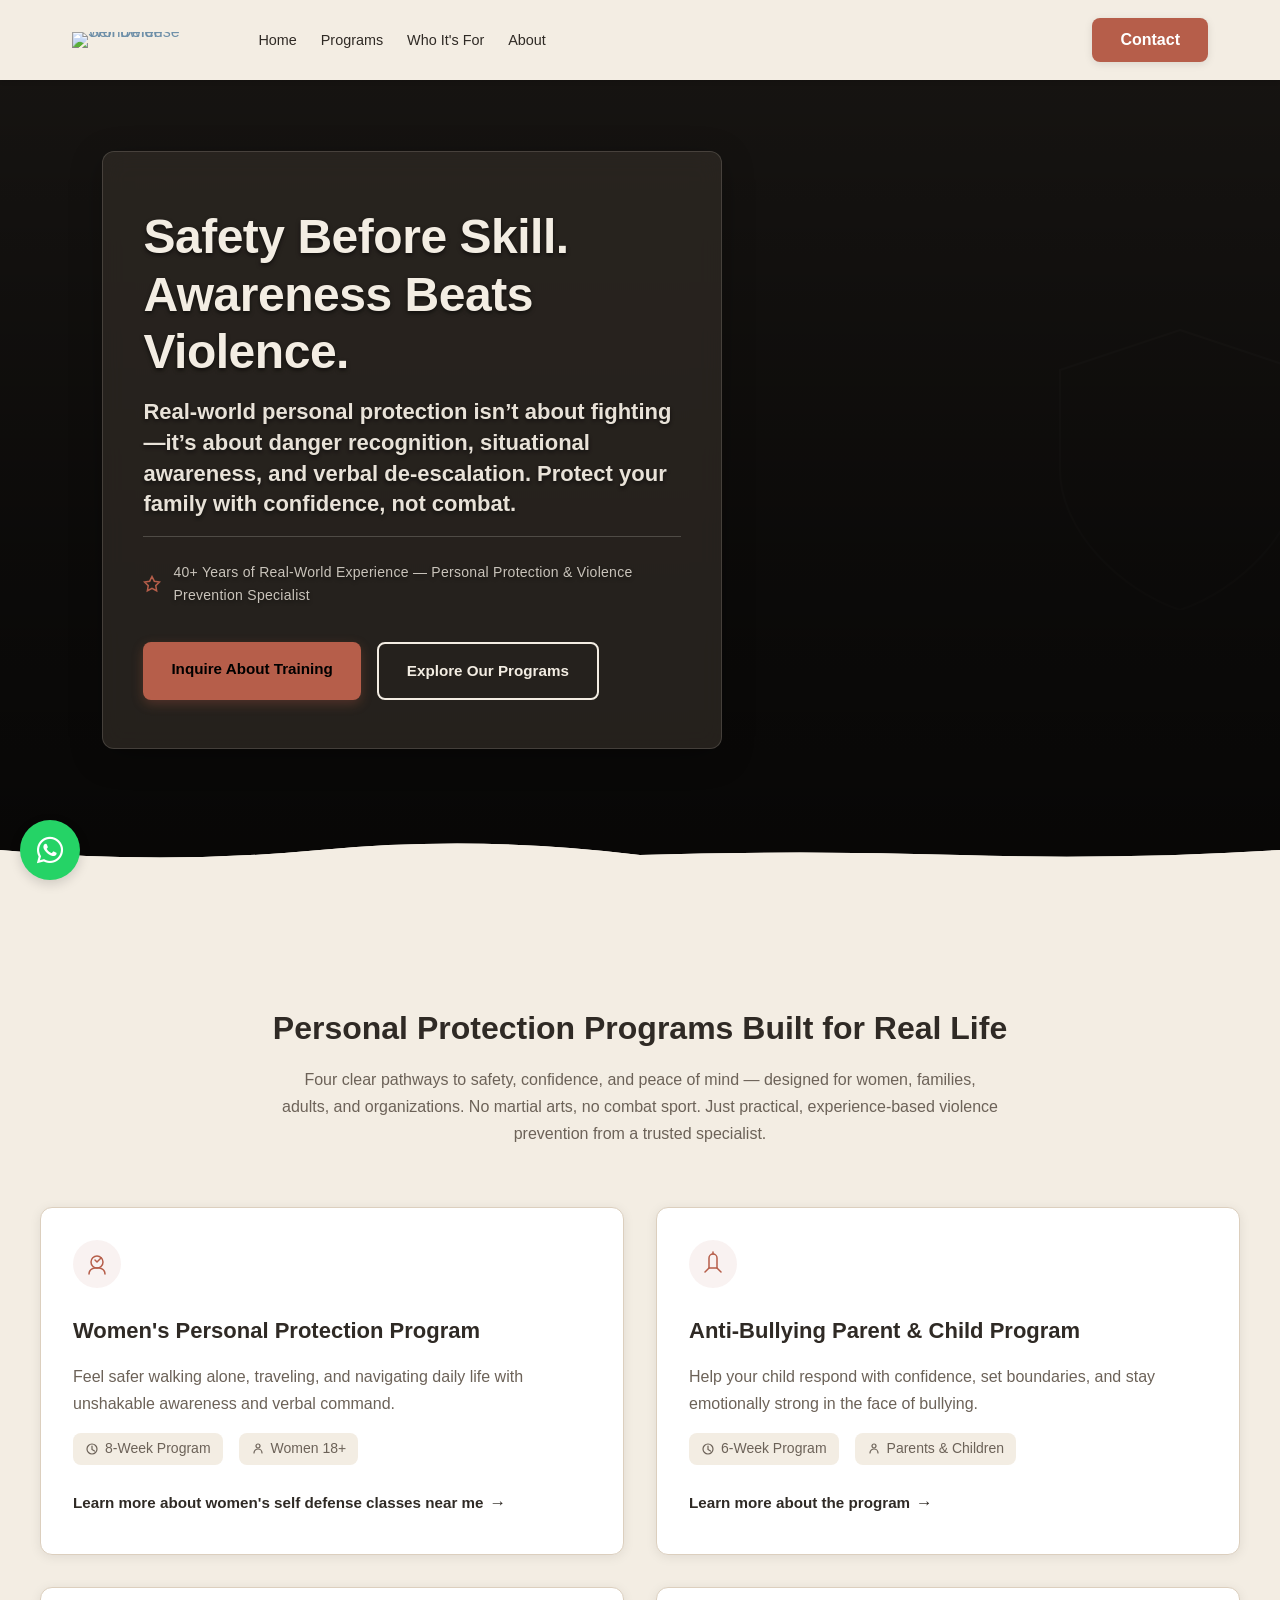
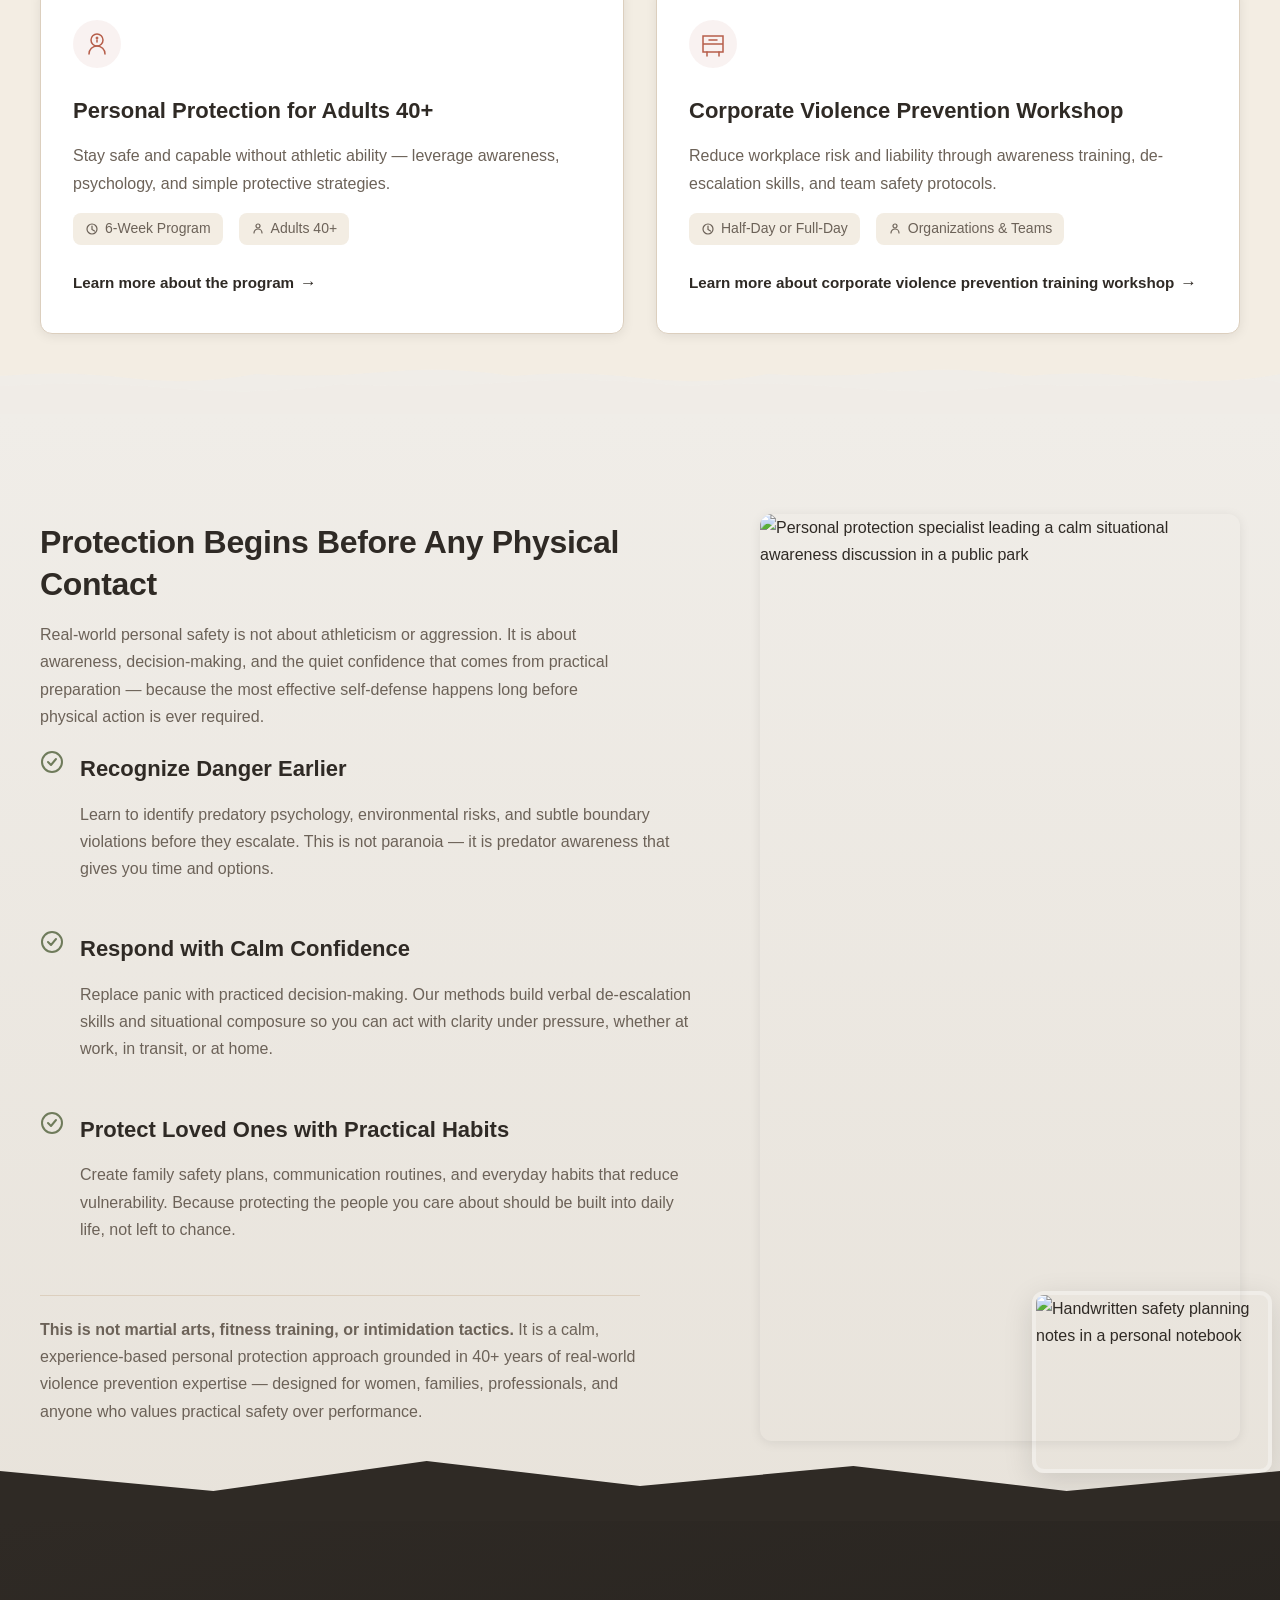
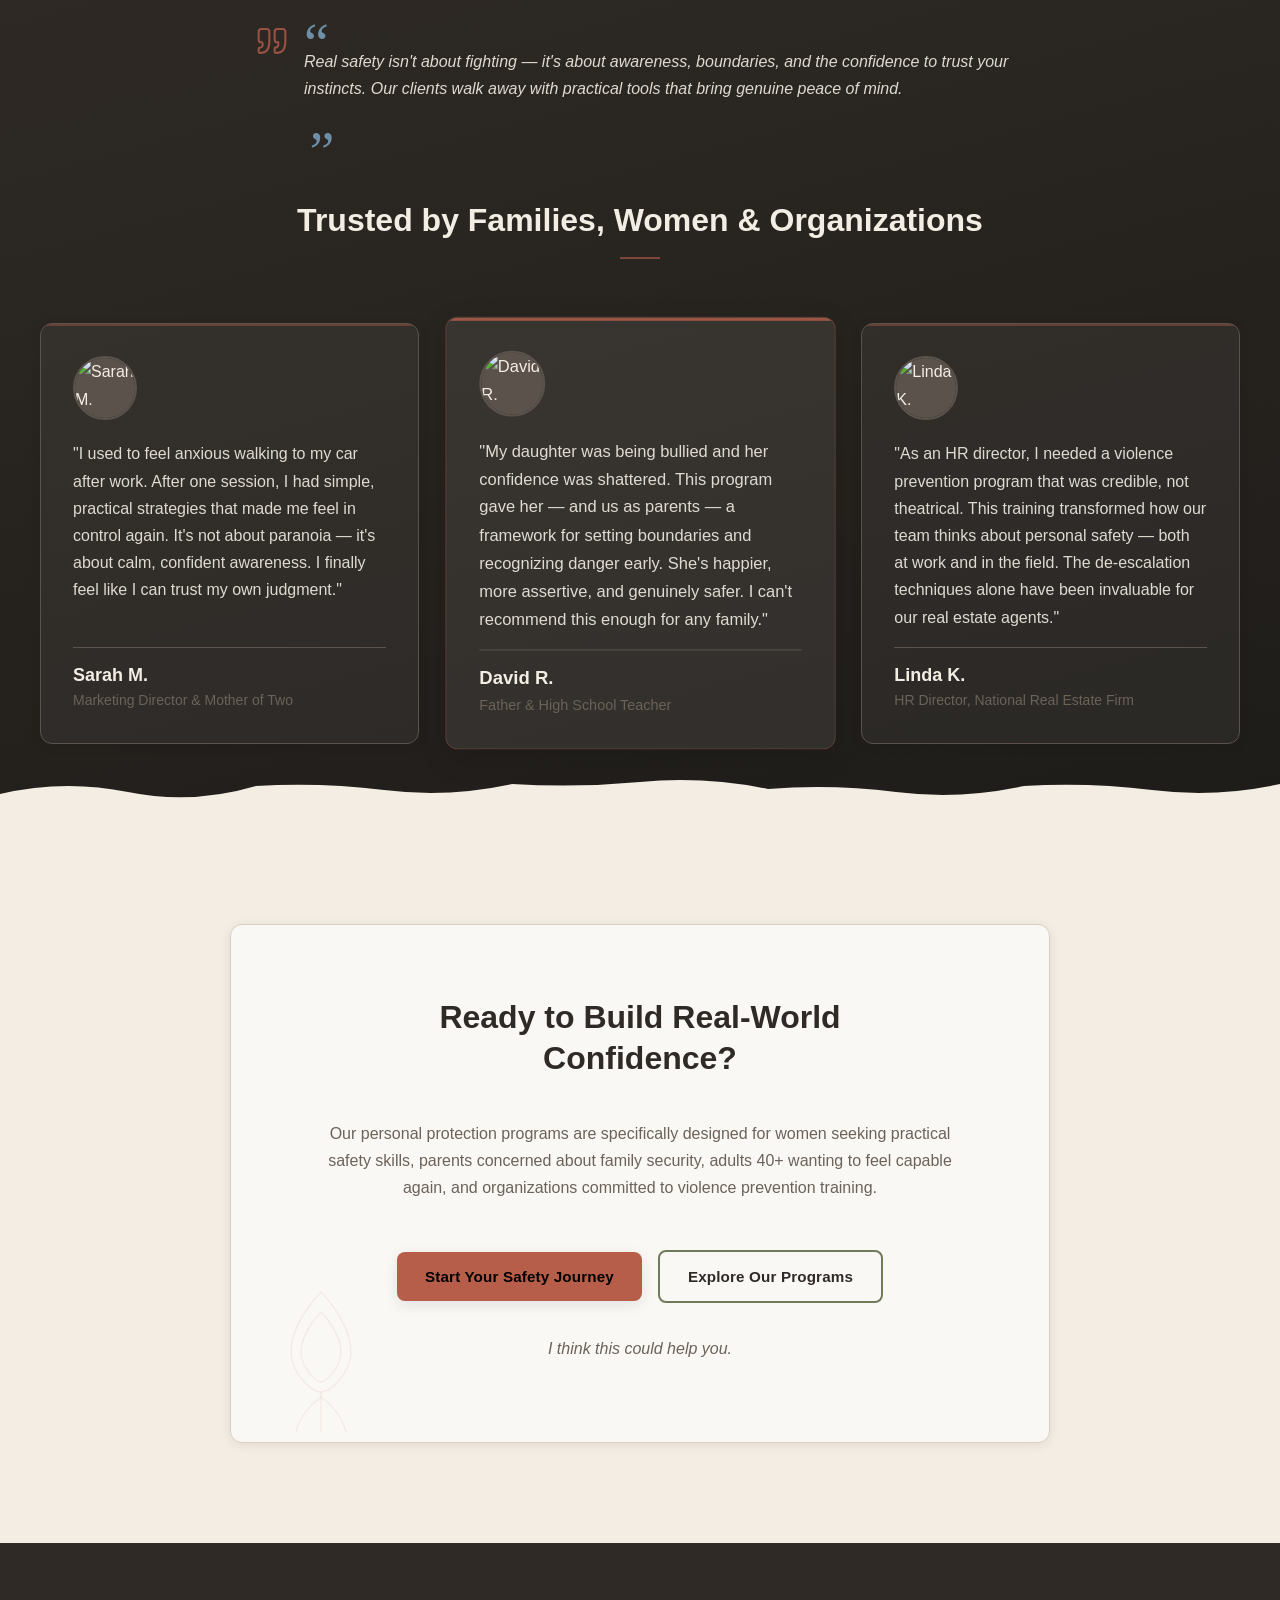
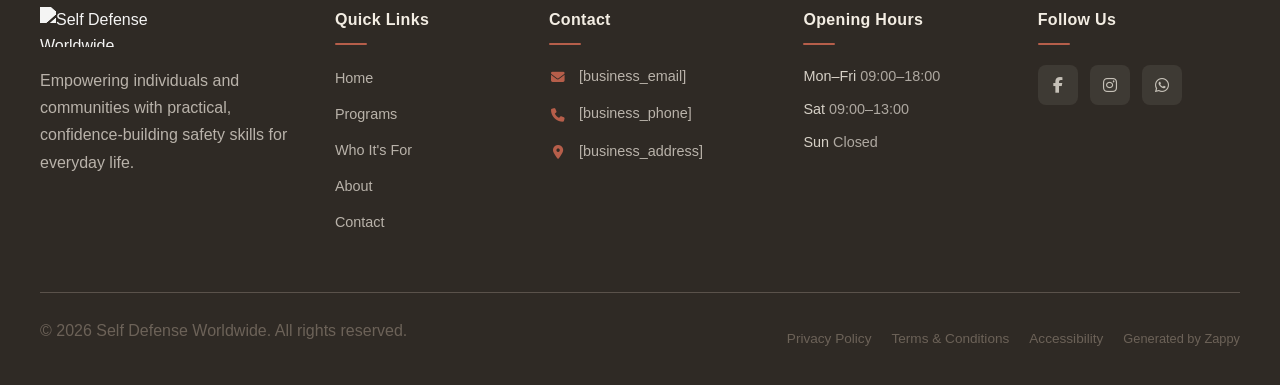
==== index.html @ 0f8a1267 "Initial website commit" ====
<!DOCTYPE html>
<html lang="en">
<head>
    <meta charset="UTF-8">
    <meta name="viewport" content="width=device-width, initial-scale=1.0">
    <meta name="robots" content="index, follow">
    <title>Find Women&#39;s Self Defense Classes Near Me — Self Defense Worldwide</title>
    <meta name="description" content="Discover real-world personal safety training built on 40+ years of expertise. Not martial arts—proven prevention, awareness, and confidence skills. Start your protection journey today.">
    <meta name="keywords" content="women's self defense classes near me, personal safety training, violence prevention specialist, situational awareness training, women's personal protection program online US">
    
    <!-- Favicons -->
    <link rel="icon" type="image/x-icon" href="/assets/favicon.ico">
    <link rel="icon" type="image/png" sizes="16x16" href="/assets/favicon-16x16.png">
    <link rel="icon" type="image/png" sizes="32x32" href="/assets/favicon-32x32.png">
    <link rel="icon" type="image/png" sizes="48x48" href="/assets/favicon-48x48.png">
    <link rel="icon" type="image/png" sizes="192x192" href="/assets/favicon-192x192.png">
    <link rel="icon" type="image/png" sizes="512x512" href="/assets/favicon-512x512.png">
    <link rel="apple-touch-icon" href="/assets/apple-touch-icon.png">
    <!-- Zappy Analytics -->
<script>
(function() {
  'use strict';
  
  // Configuration
  var config = {
    websiteId: 'd72a2907-529d-4dca-9316-e38a777f00a3',
    apiUrl: 'https://api.zappy5.com/api/analytics/track',
    sessionDuration: 30 * 60 * 1000, // 30 minutes
    visitorDuration: 30 * 24 * 60 * 60 * 1000, // 30 days
    trackPageViews: true,
    trackClicks: true,
    trackFormSubmissions: true
  };
  
  // Generate or retrieve persistent visitor ID (30 days)
  function getVisitorId() {
    var visitorKey = 'zappy_visitor_' + config.websiteId;
    var visitor = null;
    
    try {
      visitor = localStorage.getItem(visitorKey);
      if (visitor) {
        var visitorData = JSON.parse(visitor);
        var now = Date.now();
        
        // Check if visitor ID is still valid (30 days)
        if (now - visitorData.created < config.visitorDuration) {
          // Update last seen timestamp
          visitorData.lastSeen = now;
          localStorage.setItem(visitorKey, JSON.stringify(visitorData));
          return visitorData.id;
        }
      }
    } catch (e) {
      console.warn('Zappy Analytics: LocalStorage not available');
    }
    
    // Generate new visitor ID
    var newVisitorId = 'zv_' + Date.now() + '_' + Math.random().toString(36).substr(2, 9);
    
    try {
      localStorage.setItem(visitorKey, JSON.stringify({
        id: newVisitorId,
        created: Date.now(),
        lastSeen: Date.now()
      }));
    } catch (e) {
      // Continue without local storage
    }
    
    return newVisitorId;
  }
  
  // Generate or retrieve session ID (30 minutes)
  function getSessionId() {
    var sessionKey = 'zappy_session_' + config.websiteId;
    var session = null;
    
    try {
      session = sessionStorage.getItem(sessionKey);
      if (session) {
        var sessionData = JSON.parse(session);
        var now = Date.now();
        
        // Check if session is still valid
        if (now - sessionData.timestamp < config.sessionDuration) {
          // Update timestamp
          sessionData.timestamp = now;
          sessionStorage.setItem(sessionKey, JSON.stringify(sessionData));
          return sessionData.id;
        }
      }
    } catch (e) {
      console.warn('Zappy Analytics: SessionStorage not available');
    }
    
    // Generate new session ID
    var newSessionId = 'zs_' + Date.now() + '_' + Math.random().toString(36).substr(2, 9);
    
    try {
      sessionStorage.setItem(sessionKey, JSON.stringify({
        id: newSessionId,
        timestamp: Date.now()
      }));
    } catch (e) {
      // Continue without session storage
    }
    
    return newSessionId;
  }
  
  var visitorId = getVisitorId();
  var sessionId = getSessionId();
  
  // Track an event
  function trackEvent(eventType, data) {
    data = data || {};
    
    var eventData = {
      website_id: config.websiteId,
      event_type: eventType,
      page_path: window.location.pathname,
      referrer: document.referrer || 'direct',
      visitor_id: visitorId,
      session_id: sessionId,
      metadata: data
    };
    
    // Use sendBeacon if available (better for page unload events)
    if (navigator.sendBeacon) {
      var blob = new Blob([JSON.stringify(eventData)], { type: 'application/json' });
      navigator.sendBeacon(config.apiUrl, blob);
    } else {
      // Fallback to fetch
      fetch(config.apiUrl, {
        method: 'POST',
        headers: {
          'Content-Type': 'application/json'
        },
        body: JSON.stringify(eventData),
        keepalive: true
      }).catch(function(error) {
        console.warn('Zappy Analytics: Failed to track event', error);
      });
    }
  }
  
  // Track page view
  if (config.trackPageViews) {
    trackEvent('pageview', {
      title: document.title,
      url: window.location.href
    });
  }
  
  // Track clicks on important elements
  if (config.trackClicks) {
    document.addEventListener('click', function(e) {
      var target = e.target;
      
      // Track button clicks (counted as actions)
      if (target.tagName === 'BUTTON' || target.closest('button')) {
        var button = target.tagName === 'BUTTON' ? target : target.closest('button');
        trackEvent('click', {
          element: 'button',
          text: button.textContent.trim().substring(0, 100),
          id: button.id || null,
          class: button.className || null
        });
      }
      
      // Track link clicks (navigation - not counted as actions)
      else if (target.tagName === 'A' || target.closest('a')) {
        var link = target.tagName === 'A' ? target : target.closest('a');
        trackEvent('navigation', {
          element: 'link',
          text: link.textContent.trim().substring(0, 100),
          href: link.href,
          external: link.hostname !== window.location.hostname
        });
      }
    }, true);
  }
  
  // Track form submissions
  if (config.trackFormSubmissions) {
    document.addEventListener('submit', function(e) {
      var form = e.target;
      
      trackEvent('form_submit', {
        form_id: form.id || null,
        form_name: form.name || null,
        form_action: form.action || null,
        form_method: form.method || 'GET'
      });
    }, true);
  }
  
  // Track time on page (send on page unload)
  var pageLoadTime = Date.now();
  
  window.addEventListener('beforeunload', function() {
    var timeOnPage = Math.floor((Date.now() - pageLoadTime) / 1000); // in seconds
    
    trackEvent('page_unload', {
      time_on_page: timeOnPage,
      page_path: window.location.pathname
    });
  });
  
  // Expose tracking function globally for custom events
  window.zappyAnalytics = {
    track: trackEvent,
    getVisitorId: function() { return visitorId; },
    getSessionId: function() { return sessionId; }
  };
  
})();
</script>
<!-- End Zappy Analytics -->
    <meta property="og:title" content="Find Women&#39;s Self Defense Classes Near Me — Self Defense Worldwide">
    <meta property="og:description" content="Discover real-world personal safety training built on 40+ years of expertise. Not martial arts—proven prevention, awareness, and confidence skills. Start your protection journey today.">
    <meta name="twitter:card" content="summary_large_image">
    <meta name="twitter:title" content="Find Women&#39;s Self Defense Classes Near Me — Self Defense Worldwide">
    <meta name="twitter:description" content="Discover real-world personal safety training built on 40+ years of expertise. Not martial arts—proven prevention, awareness, and confidence skills. Start your protection journey today.">
    <meta property="og:type" content="website">
  <meta property="og:locale" content="en_US">
  
  
  
  
  
  <link rel="stylesheet" href="https://cdnjs.cloudflare.com/ajax/libs/font-awesome/6.4.0/css/all.min.css">
  <style>
    .skip-link { position: absolute; top: 0; left: 0; transform: translateY(-200%); padding: 12px 18px; background: var(--bg-dark, #1a1a1a); color: var(--text-light, #fff); font-weight: 600; border-radius: 0 0 8px 0; z-index: 10000; }
    .skip-link:focus { transform: none; outline: 2px solid var(--ring, #fff); outline-offset: 2px; }
    :focus-visible { outline: 2px solid var(--ring, currentColor); outline-offset: 3px; }
  </style>


  
    <!-- Favicons -->
    <link rel="icon" type="image/x-icon" href="/assets/favicon.ico">
    <link rel="icon" type="image/png" sizes="16x16" href="/assets/favicon-16x16.png">
    <link rel="icon" type="image/png" sizes="32x32" href="/assets/favicon-32x32.png">
    <link rel="icon" type="image/png" sizes="48x48" href="/assets/favicon-48x48.png">
    <link rel="icon" type="image/png" sizes="192x192" href="/assets/favicon-192x192.png">
    <link rel="icon" type="image/png" sizes="512x512" href="/assets/favicon-512x512.png">
    <link rel="apple-touch-icon" href="/assets/apple-touch-icon.png">
    <!-- Cookie Consent -->
    <link rel="stylesheet" href="https://cdn.jsdelivr.net/npm/vanilla-cookieconsent@3/dist/cookieconsent.css">
    <script src="https://cdn.jsdelivr.net/npm/vanilla-cookieconsent@3/dist/cookieconsent.umd.js"></script>
    <!-- Mickidum Accessibility Toolbar -->
    <script src="https://cdn.jsdelivr.net/gh/mickidum/acc_toolbar/acctoolbar/acctoolbar.min.js"></script>
    <link rel="stylesheet" href="/styles.css">
    <script>window.ZAPPY_WEBSITE_ID = "d72a2907-529d-4dca-9316-e38a777f00a3"; window.ZAPPY_API_BASE = "https://api.zappy5.com";</script>

    <style id="zappy-dropdown-submenu-styles">
      /* ========== DESKTOP DROPDOWN SUBMENU STYLES ========== */
      /* Base styles for dropdown submenus - parent must be positioned */
      .nav-menu li:has(.sub-menu), nav li:has(.sub-menu), .navbar li:has(.sub-menu), #navMenu li:has(.sub-menu) { position: relative; }
      /* Submenu base - hidden by default */
      .nav-menu .sub-menu, nav .sub-menu, .navbar .sub-menu, #navMenu .sub-menu { display: block !important; position: absolute !important; top: 100%; left: 0; min-width: 220px; background: white; border-radius: 8px; box-shadow: 0 8px 25px rgba(0,0,0,0.15); padding: 8px 0; opacity: 0; visibility: hidden; transform: translateY(10px); transition: all 0.3s ease; z-index: 1000; list-style: none; pointer-events: none; }
      /* CRITICAL: Desktop hover styles to show dropdown */
      .nav-menu li:hover > .sub-menu, nav li:hover > .sub-menu, .navbar li:hover > .sub-menu, #navMenu li:hover > .sub-menu { opacity: 1 !important; visibility: visible !important; transform: translateY(0) !important; pointer-events: auto !important; }
      /* Submenu item styling */
      .sub-menu li { list-style: none; margin: 0; padding: 0; }
      .sub-menu a { display: block !important; padding: 10px 16px !important; color: var(--text-dark, #333) !important; font-weight: 500; text-decoration: none; white-space: nowrap; transition: background-color 0.2s; }
      .sub-menu .zappy-nav-child > a { padding-left: 28px !important; font-size: 0.9em !important; opacity: 0.85 !important; }
      [dir="rtl"] .sub-menu .zappy-nav-child > a, html[lang="he"] .sub-menu .zappy-nav-child > a, html[lang="ar"] .sub-menu .zappy-nav-child > a { padding-left: 10px !important; padding-right: 28px !important; }
      .sub-menu .zappy-nav-parent > a { font-weight: 600 !important; }
      .sub-menu a:hover { background-color: #f5f5f5; }
      /* RTL (Hebrew/Arabic) dropdown positioning */
      [dir="rtl"] .nav-menu .sub-menu, [dir="rtl"] nav .sub-menu, [dir="rtl"] .navbar .sub-menu, html[lang="he"] .nav-menu .sub-menu, html[lang="he"] nav .sub-menu, html[lang="he"] .navbar .sub-menu, html[lang="ar"] .nav-menu .sub-menu, html[lang="ar"] nav .sub-menu, html[lang="ar"] .navbar .sub-menu { left: auto !important; right: 0 !important; }
      /* Hide empty dropdown menus (exclude catalog sub-menus that use <a> children instead of <li>) */
      .sub-menu:empty, .sub-menu:not(:has(li:not(.zappy-hidden-menu-item))):not(:has(> a)), .sub-menu:not(:has(li)):not(:has(> a)) { display: none !important; opacity: 0 !important; visibility: hidden !important; pointer-events: none !important; }
      /* Desktop: show submenu on Menu Group hover */
      li:has(.menu-group-title):hover > .sub-menu { opacity: 1 !important; visibility: visible !important; transform: translateY(0) !important; pointer-events: auto !important; }
      /* Menu Group title styling */
      .nav-menu > li > .menu-group-title, #navMenu > li > .menu-group-title { display: inline-block; padding: 0.5rem 1rem; cursor: default; user-select: none; }
      
      /* ========== MOBILE SUBMENU STYLES ========== */
      @media (max-width: 768px) {
        .nav-menu .sub-menu, nav .sub-menu, .navbar .sub-menu, #navMenu .sub-menu { position: static !important; transform: none !important; box-shadow: none !important; background: transparent !important; max-height: 0; overflow: hidden; opacity: 0; visibility: hidden; transition: max-height 0.3s ease, opacity 0.3s ease; padding: 0 !important; border-radius: 0 !important; }
        .navbar .sub-menu.mobile-expanded, .nav-menu .sub-menu.mobile-expanded, #navMenu .sub-menu.mobile-expanded { max-height: none !important; overflow-y: visible !important; opacity: 1 !important; visibility: visible !important; padding: 8px 0 8px 16px !important; }
        [dir="rtl"] .sub-menu.mobile-expanded, html[lang="he"] .sub-menu.mobile-expanded { padding: 8px 16px 8px 0 !important; }
        /* Disable hover behavior on mobile */
        .nav-menu li:hover > .sub-menu, nav li:hover > .sub-menu, .navbar li:hover > .sub-menu, #navMenu li:hover > .sub-menu { opacity: 0; visibility: hidden; pointer-events: none; }
        .nav-menu li > .sub-menu.mobile-expanded, nav li > .sub-menu.mobile-expanded, .navbar li > .sub-menu.mobile-expanded, #navMenu li > .sub-menu.mobile-expanded { opacity: 1 !important; visibility: visible !important; pointer-events: auto !important; }
        .nav-menu li:has(.sub-menu), nav li:has(.sub-menu), .navbar li:has(.sub-menu), #navMenu li:has(.sub-menu) { display: flex !important; flex-wrap: wrap !important; align-items: center !important; position: relative !important; min-height: 44px !important; }
        .nav-menu li:has(.sub-menu) > a, nav li:has(.sub-menu) > a, .navbar li:has(.sub-menu) > a, #navMenu li:has(.sub-menu) > a { flex: 1 !important; min-width: 0 !important; }
        .nav-menu li:has(.sub-menu) > .menu-group-title, nav li:has(.sub-menu) > .menu-group-title, .navbar li:has(.sub-menu) > .menu-group-title, #navMenu li:has(.sub-menu) > .menu-group-title { flex: 1 !important; min-width: 0 !important; padding: 0 !important; line-height: inherit !important; }
        .nav-menu li:has(.sub-menu) > .sub-menu, nav li:has(.sub-menu) > .sub-menu, .navbar li:has(.sub-menu) > .sub-menu, #navMenu li:has(.sub-menu) > .sub-menu { flex-basis: 100% !important; width: 100% !important; }
        .nav-menu li:has(.sub-menu) > a [class*="chevron"], .nav-menu li:has(.sub-menu) > a [class*="arrow"], .nav-menu li:has(.sub-menu) > a .fa-chevron-down, .nav-menu li:has(.sub-menu) > a .fa-angle-down, nav li:has(.sub-menu) > a [class*="chevron"], nav li:has(.sub-menu) > a [class*="arrow"], #navMenu li:has(.sub-menu) > a [class*="chevron"], #navMenu li:has(.sub-menu) > a [class*="arrow"] { display: none !important; visibility: hidden !important; }
        .mobile-submenu-toggle { display: flex !important; align-items: center !important; justify-content: center !important; width: 44px !important; height: auto !important; background: transparent !important; border: none !important; cursor: pointer !important; color: var(--text-dark) !important; position: static !important; flex-shrink: 0 !important; align-self: stretch !important; z-index: 2 !important; padding: 0 !important; margin: 0 !important; }
        .mobile-submenu-toggle::after { content: '' !important; width: 0 !important; height: 0 !important; border-left: 6px solid transparent !important; border-right: 6px solid transparent !important; border-top: 7px solid currentColor !important; transition: transform 0.3s ease !important; }
        .mobile-submenu-toggle.expanded::after { transform: rotate(180deg) !important; }
        .sub-menu a { padding: 10px 0 !important; display: block !important; color: var(--text-dark) !important; white-space: normal !important; }
        .sub-menu .zappy-nav-child > a { padding-left: 28px !important; font-size: 0.9em !important; opacity: 0.85 !important; }
        [dir="rtl"] .sub-menu .zappy-nav-child > a, html[lang="he"] .sub-menu .zappy-nav-child > a, html[lang="ar"] .sub-menu .zappy-nav-child > a { padding-left: 0 !important; padding-right: 28px !important; }
        .sub-menu .zappy-nav-parent > a { font-weight: 600 !important; }
        .nav-menu.active, #navMenu.active { max-width: 100vw !important; overflow-x: hidden !important; box-sizing: border-box !important; }
        .navbar .sub-menu li a, nav.navbar .sub-menu li a, .zappy-products-dropdown .sub-menu a { color: var(--text-dark) !important; }
      }
      @media (min-width: 769px) { .mobile-submenu-toggle { display: none !important; } }
    </style>

    <style id="zappy-widget-visibility">
      html[dir="rtl"] .whatsapp-float { right: 20px !important; left: auto !important; }
      html[dir="ltr"] .whatsapp-float, html:not([dir]) .whatsapp-float { left: 20px !important; right: auto !important; }
      html[dir="rtl"] #mic-access-tool-general-button, html[dir="rtl"] .mic-access-tool-general-button,
      html[dir="rtl"] #mic-init-access-tool .mic-access-tool-general-button,
      html[dir="rtl"] #mic-init-access-tool #mic-access-tool-general-button,
      html[dir="rtl"] ._access-icon { left: 20px !important; right: auto !important; }
      html[dir="ltr"] #mic-access-tool-general-button, html[dir="ltr"] .mic-access-tool-general-button,
      html[dir="ltr"] #mic-init-access-tool .mic-access-tool-general-button,
      html[dir="ltr"] #mic-init-access-tool #mic-access-tool-general-button,
      html[dir="ltr"] ._access-icon,
      html:not([dir]) #mic-access-tool-general-button, html:not([dir]) .mic-access-tool-general-button,
      html:not([dir]) #mic-init-access-tool .mic-access-tool-general-button,
      html:not([dir]) #mic-init-access-tool #mic-access-tool-general-button,
      html:not([dir]) ._access-icon { right: 20px !important; left: auto !important; }
      @media (max-width: 768px) { .whatsapp-float { display: flex !important; } }
      @media (min-width: 769px) { .whatsapp-float { display: flex !important; } }
      @media (max-width: 768px) {
        #mic-access-tool-general-button, .mic-access-tool-general-button,
        #mic-init-access-tool .mic-access-tool-general-button, #mic-init-access-tool #mic-access-tool-general-button,
        ._access-icon { display: flex !important; visibility: visible !important; opacity: 1 !important; pointer-events: auto !important; }
        #mic-access-tool-box.opened-mic-access-tool, .mic-access-tool-box.opened-mic-access-tool,
        #mic-init-access-tool #mic-access-tool-box.opened-mic-access-tool {
          visibility: visible !important; opacity: 1 !important; pointer-events: auto !important;
        }
      }
      @media (min-width: 769px) {
        #mic-access-tool-general-button, .mic-access-tool-general-button,
        #mic-init-access-tool .mic-access-tool-general-button, #mic-init-access-tool #mic-access-tool-general-button,
        ._access-icon { display: flex !important; visibility: visible !important; opacity: 1 !important; pointer-events: auto !important; }
        #mic-access-tool-box.opened-mic-access-tool, .mic-access-tool-box.opened-mic-access-tool,
        #mic-init-access-tool #mic-access-tool-box.opened-mic-access-tool {
          visibility: visible !important; opacity: 1 !important; pointer-events: auto !important;
        }
      }
    </style>
</head>
<body>
<a class="skip-link" href="#main">Skip to main content</a>
  <nav class="navbar">
  <button class="mobile-toggle" id="mobileToggle" aria-label="Menu">
    <svg class="hamburger-icon" width="24" height="24" viewBox="0 0 24 24" fill="none">
      <path d="M3 12h18M3 6h18M3 18h18" stroke="currentColor" stroke-width="2" stroke-linecap="round"></path>
    </svg>
    <svg class="close-icon" width="24" height="24" viewBox="0 0 24 24" fill="none" style="display: none;">
      <path d="M18 6L6 18M6 6l12 12" stroke="currentColor" stroke-width="2" stroke-linecap="round"></path>
    </svg>
  </button>
  
  <button class="phone-header-btn" data-phone="[business_phone]" aria-label="Call">
    <svg width="20" height="20" viewBox="0 0 24 24" fill="currentColor">
      <path d="M22 16.92v3a2 2 0 0 1-2.18 2 19.79 19.79 0 0 1-8.63-3.07 19.5 19.5 0 0 1-6-6 19.79 19.79 0 0 1-3.07-8.67A2 2 0 0 1 4.11 2h3a2 2 0 0 1 2 1.72 12.84 12.84 0 0 0 .7 2.81 2 2 0 0 1-.45 2.11L8.09 9.91a16 16 0 0 0 6 6l1.27-1.27a2 2 0 0 1 2.11-.45 12.84 12.84 0 0 0 2.81.7A2 2 0 0 1 22 16.92z"></path>
    </svg>
  </button>

  <div class="nav-container">
    <div class="nav-brand">
      <a href="/" class="logo-link"><img class="logo" src="/assets/site-home-image-1.webp" alt="Self Defense Worldwide"></a>
    </div>
    
    <ul class="nav-menu" id="navMenu"><li><a href="/">Home</a></li><li><a href="/programs">Programs</a></li><li><a href="/audiences">Who It's For</a></li><li><a href="/about">About</a></li></ul>
    
    <div class="nav-cta-container">
      <a href="/contact" class="nav-cta-btn">Contact</a>
    </div>
  </div>
</nav>
<script>

// Navbar Mobile Menu Toggle and Contrast Fix
(function() {
  // Use 'load' event instead of 'DOMContentLoaded' to ensure we run AFTER all other scripts
  window.addEventListener('load', function() {
    
    // FIX MOBILE BUTTON CONTRAST
    // Detect navbar background color and apply contrasting color to mobile buttons
    const navbar = document.querySelector('.navbar, nav, header');
    if (!navbar) {
      console.log('[Navbar] Navbar element not found');
      return;
    }
    
    // DECLARE VARIABLES EARLY to avoid Temporal Dead Zone errors
    // These are used in multiple places below
    let mobileToggle = document.getElementById('mobileToggle') ||
                       document.querySelector('.mobile-toggle') ||
                       document.querySelector('.hamburger') ||
                       document.querySelector('.hamburger-menu') ||
                       document.querySelector('.menu-toggle') ||
                       document.querySelector('.burger-menu') ||
                       document.querySelector('[aria-label="Menu"]') ||
                       document.querySelector('[aria-label="תפריט"]');
    
    const phoneBtn = document.querySelector('.phone-header-btn');
    
    const computedStyle = window.getComputedStyle(navbar);
    let bgColor = computedStyle.backgroundColor;
    
    console.log('[Navbar] Initial navbar background:', bgColor);
    
    // Check if background is transparent or rgba with 0 alpha
    const isTransparent = bgColor === 'transparent' || 
                         bgColor === 'rgba(0, 0, 0, 0)' ||
                         (bgColor.startsWith('rgba') && bgColor.includes(', 0)'));
    
    if (isTransparent) {
      // Check for background-image or gradient
      const bgImage = computedStyle.backgroundImage;
      if (bgImage && bgImage !== 'none') {
        console.log('[Navbar] Navbar has background image/gradient, using dark text');
        bgColor = 'rgb(240, 240, 240)'; // Assume light background
      } else {
        // Transparent navbar - check body background
        const bodyBg = window.getComputedStyle(document.body).backgroundColor;
        console.log('[Navbar] Navbar transparent, using body background:', bodyBg);
        bgColor = bodyBg;
      }
    }
    
    // Calculate luminance to determine if background is light or dark
    const rgb = bgColor.match(/\d+/g);
    if (rgb && rgb.length >= 3) {
      const r = parseInt(rgb[0]);
      const g = parseInt(rgb[1]);
      const b = parseInt(rgb[2]);
      const luminance = (0.299 * r + 0.587 * g + 0.114 * b) / 255;
      
      // Mobile button colors are set by Claude's AI-generated CSS (same as .nav-menu a)
      // No dynamic color overrides needed - colors come from the generated navbar CSS
      console.log('[Navbar] Mobile button colors preserved from Claude CSS (luminance:', luminance.toFixed(2) + ')');
      
      // FIX ICON SIZES - Ensure SVGs are properly sized and visible
      // INJECT CRITICAL CSS TO OVERRIDE ANY CONFLICTING RULES
      const criticalCSS = document.createElement('style');
      criticalCSS.id = 'zappy-mobile-nav-fix';
      const htmlLang = document.documentElement.lang || 'en';
      const htmlDir = document.documentElement.dir || 'ltr';
      // Check both dir attribute AND lang for RTL detection
      // dir="rtl" is the most reliable indicator
      const isRTL = htmlDir === 'rtl' || htmlLang === 'he' || htmlLang === 'ar';
      
      criticalCSS.textContent = `
        /* Hide mobile buttons on desktop, show only on mobile */
        @media (min-width: 769px) {
          .mobile-toggle,
          .phone-header-btn {
            display: none !important;
          }
        }
        
        /* Show and position mobile buttons correctly on mobile */
        @media (max-width: 768px) {
          .navbar,
          nav.navbar {
            min-height: 70px !important;
          }

          .mobile-toggle,
          .phone-header-btn {
            position: absolute !important;
            top: 0 !important;
            bottom: 0 !important;
            margin-top: auto !important;
            margin-bottom: auto !important;
            transform: none !important;
            z-index: 1001 !important;
            display: flex !important;
            align-items: center !important;
            justify-content: center !important;
            width: 36px !important;
            height: 36px !important;
            border-radius: 50% !important;
            border: none !important;
            cursor: pointer !important;
            padding: 6px !important;
            background: none !important;
            color: var(--nav-text, var(--text-dark)) !important;
            touch-action: manipulation !important;
            -webkit-tap-highlight-color: transparent !important;
          }

          html[data-zappy-site-type="ecommerce"] .phone-header-btn,
          body[data-zappy-site-type="ecommerce"] .phone-header-btn,
          html[data-zappy-site-type="ecommerce"] header .phone-header-btn,
          html[data-zappy-site-type="ecommerce"] nav .phone-header-btn {
            display: none !important;
            visibility: hidden !important;
            width: 0 !important;
            height: 0 !important;
            min-width: 0 !important;
            overflow: hidden !important;
          }
          
          /* LTR positioning (default): hamburger LEFT, phone RIGHT */
          html:not([dir="rtl"]):not([lang="he"]):not([lang="ar"]) .mobile-toggle,
          html[dir="ltr"] .mobile-toggle {
            left: 12px !important;
            right: auto !important;
          }
          html:not([dir="rtl"]):not([lang="he"]):not([lang="ar"]) .phone-header-btn,
          html[dir="ltr"] .phone-header-btn {
            right: 12px !important;
            left: auto !important;
          }
          
          /* RTL positioning: hamburger RIGHT, phone LEFT */
          html[dir="rtl"] .mobile-toggle,
          html[lang="he"] .mobile-toggle,
          html[lang="ar"] .mobile-toggle {
            right: 12px !important;
            left: auto !important;
          }
          html[dir="rtl"] .phone-header-btn,
          html[lang="he"] .phone-header-btn,
          html[lang="ar"] .phone-header-btn {
            left: 12px !important;
            right: auto !important;
          }
          
          /* CRITICAL: Ensure nav-container has min-height on mobile */
          /* All children are positioned absolutely/fixed on mobile, so height:auto collapses to 0 */
          .nav-container {
            min-height: 70px !important;
            position: relative !important;
          }
          
          /* Ensure SVG icons are properly sized and inherit color */
          .mobile-toggle svg,
          .phone-header-btn svg {
            width: 24px !important;
            height: 24px !important;
            /* Don't force display - let JavaScript control hamburger/close toggle */
          }
          
          /* Reset nav-cta-container on mobile - remove desktop box-shadow/padding */
          /* that creates a visible ghost box when CTA button is hidden */
          .nav-cta-container {
            box-shadow: none !important;
            padding: 0 !important;
          }
          
          /* Hide nav-cta-container entirely on mobile when there's no lang-switcher */
          /* (only the CTA button is inside, and it's hidden on mobile) */
          .nav-cta-container:not(:has(.lang-switcher)) {
            display: none !important;
          }
          
          /* CRITICAL: Prevent hero image fade gradient from bleeding over headline text */
          /* The .image-fade-gradient has bottom: -30px (extends below parent) */
          /* On mobile stacked layout, this overlaps the h1 text below the image */
          .hero-image-column {
            overflow: hidden !important;
          }
          .image-fade-gradient {
            bottom: 0 !important;
          }
          
          /* Hide desktop language switcher on mobile - hamburger menu handles it */
          /* High specificity to override stored CSS */
          .lang-switcher,
          .nav-cta-container .lang-switcher,
          .nav-container .lang-switcher,
          .navbar .lang-switcher,
          .navbar .nav-cta-container .lang-switcher {
            display: none !important;
          }
        }
      `;
      
      // Remove existing fix if present and inject new one
      const existing = document.getElementById('zappy-mobile-nav-fix');
      if (existing) existing.remove();
      document.head.appendChild(criticalCSS);
      
      console.log('[Navbar] Critical CSS injected for mobile nav positioning');
      
      // ONLY apply inline positioning styles on mobile viewport
      // On desktop, the CSS handles hiding these buttons with display: none
      // Inline styles were breaking desktop layout by overriding CSS
      const isMobileViewport = window.innerWidth <= 768;
      
      if (mobileToggle) {
        // Icon sizing applies to all viewports for consistency
        const hamburgerIcon = mobileToggle.querySelector('.hamburger-icon');
        const closeIcon = mobileToggle.querySelector('.close-icon');
        
        if (hamburgerIcon) {
          hamburgerIcon.style.setProperty('width', '24px', 'important');
          hamburgerIcon.style.setProperty('height', '24px', 'important');
          hamburgerIcon.style.setProperty('display', 'block', 'important'); // Show hamburger by default
        }
        if (closeIcon) {
          closeIcon.style.setProperty('width', '24px', 'important');
          closeIcon.style.setProperty('height', '24px', 'important');
          closeIcon.style.setProperty('display', 'none', 'important'); // Hide close icon by default
        }
        
        // ONLY set positioning inline styles on mobile
        if (isMobileViewport) {
          mobileToggle.style.setProperty('position', 'absolute', 'important');
          mobileToggle.style.setProperty('top', '0', 'important');
          mobileToggle.style.setProperty('bottom', '0', 'important');
          mobileToggle.style.setProperty('margin-top', 'auto', 'important');
          mobileToggle.style.setProperty('margin-bottom', 'auto', 'important');
          mobileToggle.style.setProperty('transform', 'none', 'important');
          mobileToggle.style.setProperty('z-index', '1001', 'important');
          
          // Clear any inline left/right so CSS can take over based on html[dir]
          mobileToggle.style.removeProperty('left');
          mobileToggle.style.removeProperty('right');
          
          console.log('[Navbar] Mobile toggle positioning applied (mobile viewport)');
        } else {
          // On desktop, clear any positioning styles to let CSS handle it
          mobileToggle.style.removeProperty('position');
          mobileToggle.style.removeProperty('top');
          mobileToggle.style.removeProperty('transform');
          mobileToggle.style.removeProperty('z-index');
          mobileToggle.style.removeProperty('left');
          mobileToggle.style.removeProperty('right');
          console.log('[Navbar] Desktop viewport - cleared mobile toggle inline positioning');
        }
      }
      
      if (phoneBtn) {
        // Icon sizing applies to all viewports
        const phoneIcon = phoneBtn.querySelector('svg');
        if (phoneIcon) {
          phoneIcon.style.width = '24px';
          phoneIcon.style.height = '24px';
          phoneIcon.setAttribute('width', '24');
          phoneIcon.setAttribute('height', '24');
        }
        
        // ONLY set positioning inline styles on mobile
        if (isMobileViewport) {
          phoneBtn.style.setProperty('position', 'absolute', 'important');
          phoneBtn.style.setProperty('top', '0', 'important');
          phoneBtn.style.setProperty('bottom', '0', 'important');
          phoneBtn.style.setProperty('margin-top', 'auto', 'important');
          phoneBtn.style.setProperty('margin-bottom', 'auto', 'important');
          phoneBtn.style.setProperty('transform', 'none', 'important');
          phoneBtn.style.setProperty('z-index', '1001', 'important');
          
          // Clear any inline left/right so CSS can take over based on html[dir]
          phoneBtn.style.removeProperty('left');
          phoneBtn.style.removeProperty('right');
          
          console.log('[Navbar] Phone button positioning applied (mobile viewport)');
        } else {
          // On desktop, clear any positioning styles to let CSS handle it
          phoneBtn.style.removeProperty('position');
          phoneBtn.style.removeProperty('top');
          phoneBtn.style.removeProperty('transform');
          phoneBtn.style.removeProperty('z-index');
          phoneBtn.style.removeProperty('left');
          phoneBtn.style.removeProperty('right');
          console.log('[Navbar] Desktop viewport - cleared phone button inline positioning');
        }
      }
    } else {
      console.log('[Navbar] Could not parse background color:', bgColor);
    }
    
    // MOBILE MENU TOGGLE
    // Re-query in case DOM changed (mobileToggle already declared at top of function)
    mobileToggle = document.getElementById('mobileToggle') ||
                   document.querySelector('.mobile-toggle') ||
                   document.querySelector('.hamburger') ||
                   document.querySelector('.hamburger-menu') ||
                   document.querySelector('.menu-toggle') ||
                   document.querySelector('.burger-menu') ||
                   document.querySelector('[aria-label="Menu"]') ||
                   document.querySelector('[aria-label="תפריט"]');
    
    // EXPANDED SEARCH: Find nav menu by ID or class
    const navMenu = document.getElementById('navMenu') ||
                  document.querySelector('.nav-menu') ||
                  document.querySelector('.nav-links') ||
                  document.querySelector('nav ul:not(.submenu)');
    
    if (!mobileToggle || !navMenu) {
      console.log('[Navbar] Mobile toggle or menu not found:', { toggle: !!mobileToggle, menu: !!navMenu });
      return;
    }
    
    // Ensure navMenu has ID for CSS targeting
    if (!navMenu.id) {
      navMenu.id = 'navMenu';
    }
    
    console.log('[Navbar] Initializing mobile menu...');
    
    // Remove any existing event listeners by cloning the button
    const newToggle = mobileToggle.cloneNode(true);
    mobileToggle.parentNode.replaceChild(newToggle, mobileToggle);
    
    // Toggle menu handler (shared by click and touchend)
    function handleToggle(e) {
      e.preventDefault();
      e.stopPropagation();
      
      const hamburgerIcon = newToggle.querySelector('.hamburger-icon');
      const closeIcon = newToggle.querySelector('.close-icon');
      const isActive = navMenu.classList.contains('active');
      
      if (isActive) {
        // Close menu
        navMenu.classList.remove('active');
        if (hamburgerIcon) hamburgerIcon.style.setProperty('display', 'block', 'important');
        if (closeIcon) closeIcon.style.setProperty('display', 'none', 'important');
        document.body.style.overflow = '';
        console.log('[Navbar] Menu closed');
      } else {
        // Open menu
        navMenu.classList.add('active');
        if (hamburgerIcon) hamburgerIcon.style.setProperty('display', 'none', 'important');
        if (closeIcon) closeIcon.style.setProperty('display', 'block', 'important');
        document.body.style.overflow = 'hidden';
        console.log('[Navbar] Menu opened');
      }
    }
    
    // Use click for desktop/emulation and touchend as iOS Safari fallback.
    // Prevent double-fire with a timestamp guard.
    var lastToggleTime = 0;
    function guardedToggle(e) {
      var now = Date.now();
      if (now - lastToggleTime < 300) return;
      lastToggleTime = now;
      handleToggle(e);
    }
    
    newToggle.addEventListener('click', guardedToggle);
    newToggle.addEventListener('touchend', guardedToggle);
    
    // Close menu when clicking nav links (but NOT dropdown toggles)
    const navLinks = navMenu.querySelectorAll('a');
    navLinks.forEach(function(link) {
      link.addEventListener('click', function() {
        // Don't close if it's a dropdown child (unless it's a real navigation link)
        if (this.getAttribute('href') === '#') return;
        
        const hamburgerIcon = newToggle.querySelector('.hamburger-icon');
        const closeIcon = newToggle.querySelector('.close-icon');
        
        navMenu.classList.remove('active');
        if (hamburgerIcon) hamburgerIcon.style.setProperty('display', 'block', 'important');
        if (closeIcon) closeIcon.style.setProperty('display', 'none', 'important');
        document.body.style.overflow = '';
        console.log('[Navbar] Menu closed (link clicked)');
      });
    });
    
    // DROPDOWN MENU TOGGLE (for mobile and touch devices)
    var dropdownToggles = navMenu.querySelectorAll('.dropdown-toggle');
    dropdownToggles.forEach(function(toggle) {
      toggle.addEventListener('click', function(e) {
        e.preventDefault();
        e.stopPropagation();
        var parent = this.closest('.nav-dropdown');
        if (!parent) return;
        
        // Close other open dropdowns at the same level
        var siblings = parent.parentNode.querySelectorAll('.nav-dropdown.open');
        siblings.forEach(function(sib) {
          if (sib !== parent) sib.classList.remove('open');
        });
        
        parent.classList.toggle('open');
        console.log('[Navbar] Dropdown toggled:', parent.classList.contains('open') ? 'open' : 'closed');
      });
    });
    
    // Close dropdowns when clicking outside
    document.addEventListener('click', function(e) {
      if (!e.target.closest('.nav-dropdown')) {
        var openDropdowns = document.querySelectorAll('.nav-dropdown.open');
        openDropdowns.forEach(function(dd) { dd.classList.remove('open'); });
      }
    });
    
    console.log('[Navbar] Dropdown handlers initialized for ' + dropdownToggles.length + ' dropdowns');
    
    // Phone button functionality (phoneBtn already declared at top of function)
    if (phoneBtn) {
      phoneBtn.addEventListener('click', function() {
        // Get phone number from placeholder in page or use default
        const phoneLinks = document.querySelectorAll('a[href^="tel:"]');
        const phoneNumber = phoneLinks.length > 0 
          ? phoneLinks[0].getAttribute('href').replace('tel:', '')
          : '[business_phone]';
        
        window.location.href = 'tel:' + phoneNumber;
        console.log('[Navbar] Phone button clicked');
      });
    }
    
    console.log('[Navbar] Mobile menu initialized successfully');
    
    // WhatsApp button visibility is now controlled via CSS (siteSettings).
    // No JS-based desktop hiding — the button is visible on both mobile and desktop by default.
  });
})();

</script>
  
  <main id="main">
    <section data-band-index="0" class="home-hero-section" data-layout-spec="Home-hero" data-hero-type="fullscreen-card">
    <!-- Full-Bleed Background Image -->
    <img loading="eager" fetchpriority="high" data-hero-bg="true" data-placeholder="home-hero-image-1" data-context="A candid, realistic photograph of a woman walking confidently through a parking structure at dusk. She looks aware and composed, not aggressive. Warm ambient lighting, everyday clothing, environmental depth with parked cars and concrete pillars softly blurred in the background. The mood is calm authority and real-world safety, not tactical or staged." width="1200" height="600" src="/assets/site-home-hero-image-1.webp" alt="Confident woman walking safely through a parking structure at dusk" class="home-hero-section-bg-img">

    <!-- Scrim Overlay for Text Legibility -->
    <div class="home-hero-section-scrim" aria-hidden="true"></div>

    <!-- Subtle Shield Watermark Motif -->
    <div class="home-hero-section-watermark" aria-hidden="true">
        <svg data-no-icon-edit="true" viewBox="0 0 320 320" xmlns="http://www.w3.org/2000/svg" fill="none" stroke="currentColor" stroke-width="2" opacity="0.05">
            <path d="M160 40 L280 80 L280 180 C280 240 220 300 160 320 C100 300 40 240 40 180 L40 80 Z"></path>
        </svg>
    </div>

    <!-- Frosted Card Overlay (START-center zone) -->
    <div class="home-hero-section-card">
        <h1 class="home-hero-section-headline">Safety Before Skill. Awareness Beats Violence.</h1>
        <h3 class="home-hero-section-subtitle">Real-world personal protection isn’t about fighting—it’s about danger recognition, situational awareness, and verbal de-escalation. Protect your family with confidence, not combat.</h3>
        <div class="home-hero-section-trust-line">
            <span class="home-hero-section-trust-icon" aria-hidden="true">
                <svg data-element-type="icon" data-icon-type="svg" width="18" height="18" viewBox="0 0 24 24" fill="none" stroke="currentColor" stroke-width="2"><path d="M12 2L15.09 8.26L22 9.27L17 14.14L18.18 21.02L12 17.77L5.82 21.02L7 14.14L2 9.27L8.91 8.26L12 2Z"></path></svg>
            </span>
            <small>40+ Years of Real-World Experience — Personal Protection &amp; Violence Prevention Specialist</small>
        </div>
        <div class="home-hero-section-ctas">
            <a href="/contact" class="home-hero-section-btn-primary">Inquire About Training</a>
            <a href="/programs" class="home-hero-section-btn-secondary">Explore Our Programs</a>
        </div>
    </div>

    <!-- Bottom Divider: Soft Curved Horizon Edge -->
    <div class="home-hero-section-divider-wrapper" aria-hidden="true">
        <svg data-no-icon-edit="true" viewBox="0 0 1200 80" preserveAspectRatio="none" xmlns="http://www.w3.org/2000/svg">
            <!-- Faint translucent dust texture at the curve -->
            <defs>
                <linearGradient id="dust-fade" x1="0" y1="0" x2="0" y2="1">
                    <stop offset="0%" stop-color="var(--bg-light)" stop-opacity="0.1"></stop>
                    <stop offset="100%" stop-color="var(--bg-light)" stop-opacity="1"></stop>
                </linearGradient>
            </defs>
            <!-- Main curve fill matching next section (light) -->
            <path d="M0,80 L0,30 Q150,45 300,30 T600,35 Q750,30 900,35 T1200,30 L1200,80 Z" fill="var(--bg-light)"></path>
            <!-- Atmospheric dust overlay -->
            <path d="M0,80 L0,30 Q150,45 300,30 T600,35 Q750,30 900,35 T1200,30 L1200,80 Z" fill="var(--bg-light)"></path>
        </svg>
    </div>
</section>

<section data-band-index="1" class="home-services-section" data-layout-spec="Home-services">
  <div class="home-services-section__container">
    <div class="home-services-section__header">
      <h2 class="home-services-section__title">Personal Protection Programs Built for Real Life</h2>
      <p class="home-services-section__subtitle">Four clear pathways to safety, confidence, and peace of mind — designed for women, families, adults, and organizations. No martial arts, no combat sport. Just practical, experience-based violence prevention from a trusted specialist.</p>
    </div>
    <div class="home-services-section__grid">
      
      <!-- Card 1: Women's Personal Protection Program -->
      <article class="home-services-section__card">
        <div class="home-services-section__card-icon" aria-hidden="true" data-element-type="icon" data-icon-type="svg">
          <svg width="32" height="32" viewBox="0 0 32 32" fill="none" xmlns="http://www.w3.org/2000/svg">
            <circle cx="16" cy="14" r="6" stroke="currentColor" stroke-width="1.5"></circle>
            <path d="M8 26C8 22.6863 10.6863 20 14 20H18C21.3137 20 24 22.6863 24 26" stroke="currentColor" stroke-width="1.5" stroke-linecap="round"></path>
            <path d="M14 12L16 14L20 10" stroke="currentColor" stroke-width="1.5" stroke-linecap="round" stroke-linejoin="round"></path>
          </svg>
        </div>
        <h3 class="home-services-section__card-title">Women's Personal Protection Program</h3>
        <p class="home-services-section__card-promise">Feel safer walking alone, traveling, and navigating daily life with unshakable awareness and verbal command.</p>
        <div class="home-services-section__card-meta">
          <span class="home-services-section__card-meta-item">
            <svg width="14" height="14" viewBox="0 0 14 14" fill="none" xmlns="http://www.w3.org/2000/svg"><circle cx="7" cy="7" r="5" stroke="currentColor" stroke-width="1.2"></circle><path d="M7 4V7.5L9.5 9" stroke="currentColor" stroke-width="1.2" stroke-linecap="round"></path></svg>
            8-Week Program
          </span>
          <span class="home-services-section__card-meta-item">
            <svg width="14" height="14" viewBox="0 0 14 14" fill="none" xmlns="http://www.w3.org/2000/svg"><circle cx="7" cy="4" r="2" stroke="currentColor" stroke-width="1.2"></circle><path d="M3 11C3 8.79086 4.79086 7 7 7C9.20914 7 11 8.79086 11 11" stroke="currentColor" stroke-width="1.2" stroke-linecap="round"></path></svg>
            Women 18+
          </span>
        </div>
        <a href="/contact" class="home-services-section__card-link">Learn more about women's self defense classes near me <span aria-hidden="true">→</span></a>
      </article>

      <!-- Card 2: Anti-Bullying Parent & Child Program -->
      <article class="home-services-section__card">
        <div class="home-services-section__card-icon" aria-hidden="true" data-element-type="icon" data-icon-type="svg">
          <svg width="32" height="32" viewBox="0 0 32 32" fill="none" xmlns="http://www.w3.org/2000/svg">
            <path d="M8 24L12 20H20L24 24" stroke="currentColor" stroke-width="1.5" stroke-linecap="round" stroke-linejoin="round"></path>
            <path d="M12 20V10C12 7.79086 13.7909 6 16 6C18.2091 6 20 7.79086 20 10V20" stroke="currentColor" stroke-width="1.5" stroke-linecap="round"></path>
            <path d="M16 6V4" stroke="currentColor" stroke-width="1.5" stroke-linecap="round"></path>
          </svg>
        </div>
        <h3 class="home-services-section__card-title">Anti-Bullying Parent &amp; Child Program</h3>
        <p class="home-services-section__card-promise">Help your child respond with confidence, set boundaries, and stay emotionally strong in the face of bullying.</p>
        <div class="home-services-section__card-meta">
          <span class="home-services-section__card-meta-item">
            <svg width="14" height="14" viewBox="0 0 14 14" fill="none" xmlns="http://www.w3.org/2000/svg"><circle cx="7" cy="7" r="5" stroke="currentColor" stroke-width="1.2"></circle><path d="M7 4V7.5L9.5 9" stroke="currentColor" stroke-width="1.2" stroke-linecap="round"></path></svg>
            6-Week Program
          </span>
          <span class="home-services-section__card-meta-item">
            <svg width="14" height="14" viewBox="0 0 14 14" fill="none" xmlns="http://www.w3.org/2000/svg"><circle cx="7" cy="4" r="2" stroke="currentColor" stroke-width="1.2"></circle><path d="M3 11C3 8.79086 4.79086 7 7 7C9.20914 7 11 8.79086 11 11" stroke="currentColor" stroke-width="1.2" stroke-linecap="round"></path></svg>
            Parents &amp; Children
          </span>
        </div>
        <a href="/contact" class="home-services-section__card-link">Learn more about the program <span aria-hidden="true">→</span></a>
      </article>

      <!-- Card 3: Personal Protection for Adults 40+ -->
      <article class="home-services-section__card">
        <div class="home-services-section__card-icon" aria-hidden="true" data-element-type="icon" data-icon-type="svg">
          <svg width="32" height="32" viewBox="0 0 32 32" fill="none" xmlns="http://www.w3.org/2000/svg">
            <path d="M16 6C12.6863 6 10 8.68629 10 12C10 15.3137 12.6863 18 16 18C19.3137 18 22 15.3137 22 12C22 8.68629 19.3137 6 16 6Z" stroke="currentColor" stroke-width="1.5"></path>
            <path d="M8 26C8 21.5817 11.5817 18 16 18C20.4183 18 24 21.5817 24 26" stroke="currentColor" stroke-width="1.5" stroke-linecap="round"></path>
            <path d="M16 14V12" stroke="currentColor" stroke-width="1.5" stroke-linecap="round"></path>
            <circle cx="16" cy="10" r="1" fill="currentColor"></circle>
          </svg>
        </div>
        <h3 class="home-services-section__card-title">Personal Protection for Adults 40+</h3>
        <p class="home-services-section__card-promise">Stay safe and capable without athletic ability — leverage awareness, psychology, and simple protective strategies.</p>
        <div class="home-services-section__card-meta">
          <span class="home-services-section__card-meta-item">
            <svg width="14" height="14" viewBox="0 0 14 14" fill="none" xmlns="http://www.w3.org/2000/svg"><circle cx="7" cy="7" r="5" stroke="currentColor" stroke-width="1.2"></circle><path d="M7 4V7.5L9.5 9" stroke="currentColor" stroke-width="1.2" stroke-linecap="round"></path></svg>
            6-Week Program
          </span>
          <span class="home-services-section__card-meta-item">
            <svg width="14" height="14" viewBox="0 0 14 14" fill="none" xmlns="http://www.w3.org/2000/svg"><circle cx="7" cy="4" r="2" stroke="currentColor" stroke-width="1.2"></circle><path d="M3 11C3 8.79086 4.79086 7 7 7C9.20914 7 11 8.79086 11 11" stroke="currentColor" stroke-width="1.2" stroke-linecap="round"></path></svg>
            Adults 40+
          </span>
        </div>
        <a href="/contact" class="home-services-section__card-link">Learn more about the program <span aria-hidden="true">→</span></a>
      </article>

      <!-- Card 4: Corporate Violence Prevention Workshop -->
      <article class="home-services-section__card">
        <div class="home-services-section__card-icon" aria-hidden="true" data-element-type="icon" data-icon-type="svg">
          <svg width="32" height="32" viewBox="0 0 32 32" fill="none" xmlns="http://www.w3.org/2000/svg">
            <path d="M6 8H26V24H6V8Z" stroke="currentColor" stroke-width="1.5"></path>
            <path d="M10 24V28" stroke="currentColor" stroke-width="1.5" stroke-linecap="round"></path>
            <path d="M22 24V28" stroke="currentColor" stroke-width="1.5" stroke-linecap="round"></path>
            <path d="M6 16H26" stroke="currentColor" stroke-width="1.5"></path>
            <path d="M12 12H20" stroke="currentColor" stroke-width="1.5" stroke-linecap="round"></path>
          </svg>
        </div>
        <h3 class="home-services-section__card-title">Corporate Violence Prevention Workshop</h3>
        <p class="home-services-section__card-promise">Reduce workplace risk and liability through awareness training, de-escalation skills, and team safety protocols.</p>
        <div class="home-services-section__card-meta">
          <span class="home-services-section__card-meta-item">
            <svg width="14" height="14" viewBox="0 0 14 14" fill="none" xmlns="http://www.w3.org/2000/svg"><circle cx="7" cy="7" r="5" stroke="currentColor" stroke-width="1.2"></circle><path d="M7 4V7.5L9.5 9" stroke="currentColor" stroke-width="1.2" stroke-linecap="round"></path></svg>
            Half-Day or Full-Day
          </span>
          <span class="home-services-section__card-meta-item">
            <svg width="14" height="14" viewBox="0 0 14 14" fill="none" xmlns="http://www.w3.org/2000/svg"><circle cx="7" cy="4" r="2" stroke="currentColor" stroke-width="1.2"></circle><path d="M3 11C3 8.79086 4.79086 7 7 7C9.20914 7 11 8.79086 11 11" stroke="currentColor" stroke-width="1.2" stroke-linecap="round"></path></svg>
            Organizations &amp; Teams
          </span>
        </div>
        <a href="/contact" class="home-services-section__card-link">Learn more about corporate violence prevention training workshop <span aria-hidden="true">→</span></a>
      </article>

    </div>
  </div>

  <!-- Bottom Divider: Layered paper-ripple edge -->
  <div class="home-services-section__divider-wrapper">
    <svg data-no-icon-edit="true" aria-hidden="true" viewBox="0 0 1200 80" preserveAspectRatio="none" xmlns="http://www.w3.org/2000/svg">
      <path d="M0,80 L0,42 Q60,36 120,44 T240,40 Q300,44 360,38 T480,42 Q540,36 600,44 T720,40 Q780,44 840,38 T960,42 Q1020,36 1080,44 T1200,40 L1200,80 Z" fill="#F0EDE8"></path>
      <path d="M0,80 L0,52 Q80,46 160,54 T320,50 Q400,54 480,48 T640,52 Q720,46 800,54 T960,50 Q1040,54 1120,48 T1200,50 L1200,80 Z" fill="#F0EDE8" opacity="0.6"></path>
    </svg>
  </div>
</section>

<section data-band-index="2" class="home-benefits-section" data-layout-spec="Home-benefits">
  <div class="home-benefits-section__container">
    <div class="home-benefits-section__content">
      <h2 class="home-benefits-section__heading">Protection Begins Before Any Physical Contact</h2>
      <p class="home-benefits-section__intro">Real-world personal safety is not about athleticism or aggression. It is about awareness, decision-making, and the quiet confidence that comes from practical preparation — because the most effective self-defense happens long before physical action is ever required.</p>
      <div class="home-benefits-section__benefits-list">
        <div class="home-benefits-section__benefit-item">
          <div class="home-benefits-section__benefit-marker" aria-hidden="true">
            <svg data-element-type="icon" data-icon-type="svg" width="24" height="24" viewBox="0 0 24 24" fill="none" xmlns="http://www.w3.org/2000/svg">
              <circle cx="12" cy="12" r="10" stroke="currentColor" stroke-width="2"></circle>
              <path d="M8 12L11 15L16 9" stroke="currentColor" stroke-width="2" stroke-linecap="round" stroke-linejoin="round"></path>
            </svg>
          </div>
          <div class="home-benefits-section__benefit-text">
            <h3 class="home-benefits-section__benefit-title">Recognize Danger Earlier</h3>
            <p class="home-benefits-section__benefit-desc">Learn to identify predatory psychology, environmental risks, and subtle boundary violations before they escalate. This is not paranoia — it is predator awareness that gives you time and options.</p>
          </div>
        </div>
        <div class="home-benefits-section__benefit-item">
          <div class="home-benefits-section__benefit-marker" aria-hidden="true">
            <svg data-element-type="icon" data-icon-type="svg" width="24" height="24" viewBox="0 0 24 24" fill="none" xmlns="http://www.w3.org/2000/svg">
              <circle cx="12" cy="12" r="10" stroke="currentColor" stroke-width="2"></circle>
              <path d="M8 12L11 15L16 9" stroke="currentColor" stroke-width="2" stroke-linecap="round" stroke-linejoin="round"></path>
            </svg>
          </div>
          <div class="home-benefits-section__benefit-text">
            <h3 class="home-benefits-section__benefit-title">Respond with Calm Confidence</h3>
            <p class="home-benefits-section__benefit-desc">Replace panic with practiced decision-making. Our methods build verbal de-escalation skills and situational composure so you can act with clarity under pressure, whether at work, in transit, or at home.</p>
          </div>
        </div>
        <div class="home-benefits-section__benefit-item">
          <div class="home-benefits-section__benefit-marker" aria-hidden="true">
            <svg data-element-type="icon" data-icon-type="svg" width="24" height="24" viewBox="0 0 24 24" fill="none" xmlns="http://www.w3.org/2000/svg">
              <circle cx="12" cy="12" r="10" stroke="currentColor" stroke-width="2"></circle>
              <path d="M8 12L11 15L16 9" stroke="currentColor" stroke-width="2" stroke-linecap="round" stroke-linejoin="round"></path>
            </svg>
          </div>
          <div class="home-benefits-section__benefit-text">
            <h3 class="home-benefits-section__benefit-title">Protect Loved Ones with Practical Habits</h3>
            <p class="home-benefits-section__benefit-desc">Create family safety plans, communication routines, and everyday habits that reduce vulnerability. Because protecting the people you care about should be built into daily life, not left to chance.</p>
          </div>
        </div>
      </div>
      <p class="home-benefits-section__reassurance"><strong>This is not martial arts, fitness training, or intimidation tactics.</strong> It is a calm, experience-based personal protection approach grounded in 40+ years of real-world violence prevention expertise — designed for women, families, professionals, and anyone who values practical safety over performance.</p>
    </div>
    <div class="home-benefits-section__imagery">
      <div class="home-benefits-section__image-main">
        <img loading="lazy" decoding="async" data-placeholder="home-benefits-image-1" data-context="A mature, calm instructor in casual attire discussing situational awareness with a small group of adults in a sunlit public park. The mood is documentary-style, warm, and reassuring — focused on conversation and mentorship, not physical combat. Soft natural light, shallow depth of field, neutral earthy tones." width="600" height="400" src="/assets/site-home-benefits-image-1.webp" alt="Personal protection specialist leading a calm situational awareness discussion in a public park">
      </div>
      <div class="home-benefits-section__image-secondary">
        <img loading="lazy" decoding="async" data-placeholder="home-benefits-image-2" data-context="Close-up of a notebook with handwritten safety planning notes and a pen resting on a wooden table in a café, with a blurred window and warm daylight in the background. The image feels thoughtful, personal, and grounded in everyday life." width="400" height="300" src="/assets/site-home-benefits-image-2.webp" alt="Handwritten safety planning notes in a personal notebook">
      </div>
    </div>
  </div>
  <div class="home-benefits-section__divider-wrapper">
    <svg data-no-icon-edit="true" aria-hidden="true" viewBox="0 0 1200 80" preserveAspectRatio="none" xmlns="http://www.w3.org/2000/svg">
      <path d="M0,80 L0,30 L200,50 L400,20 L600,45 L800,25 L1000,50 L1200,30 L1200,80 Z" fill="var(--bg-dark)"></path>
    </svg>
  </div>
</section>

<section data-band-index="3" class="home-testimonials-section" data-layout-spec="Home-testimonials">
  <div class="home-testimonials-section__container">
    <!-- Pull Quote / Authority Statement -->
    <div class="home-testimonials-section__pullquote">
      <span class="home-testimonials-section__pullquote-icon" aria-hidden="true" data-element-type="icon" data-icon-type="svg">
        <svg width="32" height="32" viewBox="0 0 24 24" fill="none" stroke="currentColor" stroke-width="1.5" stroke-linecap="round" stroke-linejoin="round" xmlns="http://www.w3.org/2000/svg">
          <path d="M3 21c3 0 7-1 7-8V5c0-1.25-.756-2.017-2-2H4c-1.25 0-2 .75-2 1.972V11c0 1.25.75 2 2 2 1 0 1 0 1 1v1c0 1-1 2-2 2s-1 .008-1 1.031V20c0 1 0 1 1 1z"></path>
          <path d="M15 21c3 0 7-1 7-8V5c0-1.25-.757-2.017-2-2h-4c-1.25 0-2 .75-2 1.972V11c0 1.25.75 2 2 2h.75c0 2.25.25 4-2.75 4v3c0 1 0 1 1 1z"></path>
        </svg>
      </span>
      <blockquote class="home-testimonials-section__pullquote-text">
        <p>Real safety isn't about fighting — it's about awareness, boundaries, and the confidence to trust your instincts. Our clients walk away with practical tools that bring genuine peace of mind.</p>
      </blockquote>
    </div>

    <!-- Section Heading -->
    <div class="home-testimonials-section__header">
      <h2 class="home-testimonials-section__title">Trusted by Families, Women &amp; Organizations</h2>
      <div class="home-testimonials-section__divider" aria-hidden="true"></div>
    </div>

    <!-- Testimonial Cards Grid -->
    <div class="home-testimonials-section__grid">
      
      <!-- Card 1: Women's Confidence -->
      <article class="home-testimonials-section__card home-testimonials-section__card--left">
        <div class="home-testimonials-section__card-accent" aria-hidden="true"></div>
        <div class="home-testimonials-section__card-content">
          <div class="home-testimonials-section__card-avatar">
            <img data-placeholder="testimonial-avatar-woman" data-context="Professional portrait of a confident woman in her 30s, warm natural lighting, soft background" width="64" height="64" src="/assets/site-testimonial-avatar-woman.webp" alt="Sarah M." class="home-testimonials-section__avatar-img" loading="lazy">
          </div>
          <p class="home-testimonials-section__card-text">
            "I used to feel anxious walking to my car after work. After one session, I had simple, practical strategies that made me feel in control again. It's not about paranoia — it's about calm, confident awareness. I finally feel like I can trust my own judgment."
          </p>
          <footer class="home-testimonials-section__card-footer">
            <strong class="home-testimonials-section__card-name">Sarah M.</strong>
            <span class="home-testimonials-section__card-role">Marketing Director &amp; Mother of Two</span>
          </footer>
        </div>
      </article>

      <!-- Card 2: Parental Concern (Center Elevated) -->
      <article class="home-testimonials-section__card home-testimonials-section__card--center">
        <div class="home-testimonials-section__card-accent" aria-hidden="true"></div>
        <div class="home-testimonials-section__card-content">
          <div class="home-testimonials-section__card-avatar">
            <img data-placeholder="testimonial-avatar-parent" data-context="Warm portrait of a father in his 40s, kind expression, natural outdoor background" width="64" height="64" src="/assets/site-testimonial-avatar-parent.webp" alt="David R." class="home-testimonials-section__avatar-img" loading="lazy">
          </div>
          <p class="home-testimonials-section__card-text">
            "My daughter was being bullied and her confidence was shattered. This program gave her — and us as parents — a framework for setting boundaries and recognizing danger early. She's happier, more assertive, and genuinely safer. I can't recommend this enough for any family."
          </p>
          <footer class="home-testimonials-section__card-footer">
            <strong class="home-testimonials-section__card-name">David R.</strong>
            <span class="home-testimonials-section__card-role">Father &amp; High School Teacher</span>
          </footer>
        </div>
      </article>

      <!-- Card 3: Corporate Liability & Staff Safety -->
      <article class="home-testimonials-section__card home-testimonials-section__card--right">
        <div class="home-testimonials-section__card-accent" aria-hidden="true"></div>
        <div class="home-testimonials-section__card-content">
          <div class="home-testimonials-section__card-avatar">
            <img data-placeholder="testimonial-avatar-business" data-context="Professional headshot of a businesswoman in her 50s, confident and approachable, corporate setting" width="64" height="64" src="/assets/site-testimonial-avatar-business.webp" alt="Linda K." class="home-testimonials-section__avatar-img" loading="lazy">
          </div>
          <p class="home-testimonials-section__card-text">
            "As an HR director, I needed a violence prevention program that was credible, not theatrical. This training transformed how our team thinks about personal safety — both at work and in the field. The de-escalation techniques alone have been invaluable for our real estate agents."
          </p>
          <footer class="home-testimonials-section__card-footer">
            <strong class="home-testimonials-section__card-name">Linda K.</strong>
            <span class="home-testimonials-section__card-role">HR Director, National Real Estate Firm</span>
          </footer>
        </div>
      </article>

    </div>
  </div>

  <!-- Bottom Divider: Soft gradient fade from dark espresso to warm sand with subtle rounded wave -->
  <div class="home-testimonials-section__divider-wrapper" aria-hidden="true">
    <svg data-no-icon-edit="true" aria-hidden="true" viewBox="0 0 1200 80" preserveAspectRatio="none" xmlns="http://www.w3.org/2000/svg">
      <defs>
        <linearGradient id="homeTestimonialsFade" x1="0%" y1="0%" x2="0%" y2="100%">
          <stop offset="0%" stop-color="#2F2A25" stop-opacity="1"></stop>
          <stop offset="60%" stop-color="#3D3A35" stop-opacity="1"></stop>
          <stop offset="100%" stop-color="#F3EDE3" stop-opacity="1"></stop>
        </linearGradient>
      </defs>
      <path d="M0,80 L0,50 Q60,35 120,48 T240,42 Q300,38 360,46 T480,40 Q540,44 600,38 T720,45 Q780,40 840,48 T960,42 Q1020,38 1080,46 T1200,40 L1200,80 Z" fill="var(--bg-light)"></path>
    </svg>
  </div>
</section>

<section data-band-index="4" class="home-cta-section" data-layout-spec="Home-cta">
  <div class="home-cta-section__panel">
    <div class="home-cta-section__decoration" aria-hidden="true">
      <svg data-no-icon-edit="true" aria-hidden="true" viewBox="0 0 180 160" fill="none" xmlns="http://www.w3.org/2000/svg">
        <path d="M90 10 C90 10 60 40 60 70 C60 90 80 110 90 110 C100 110 120 90 120 70 C120 40 90 10 90 10 Z" stroke="var(--primary)" stroke-width="1.5" opacity="0.12" fill="none"></path>
        <path d="M90 30 C90 30 70 50 70 70 C70 85 85 100 90 100 C95 100 110 85 110 70 C110 50 90 30 90 30 Z" stroke="var(--primary)" stroke-width="1.5" opacity="0.12" fill="none"></path>
        <line x1="90" y1="110" x2="90" y2="150" stroke="var(--primary)" stroke-width="1.5" opacity="0.12"></line>
        <path d="M90 115 Q70 130 65 150" stroke="var(--primary)" stroke-width="1.5" opacity="0.12" fill="none"></path>
        <path d="M90 115 Q110 130 115 150" stroke="var(--primary)" stroke-width="1.5" opacity="0.12" fill="none"></path>
      </svg>
    </div>
    <div class="home-cta-section__content">
      <h2 class="home-cta-section__heading">Ready to Build Real-World Confidence?</h2>
      <p class="home-cta-section__text">Our personal protection programs are specifically designed for women seeking practical safety skills, parents concerned about family security, adults 40+ wanting to feel capable again, and organizations committed to violence prevention training.</p>
      <div class="home-cta-section__actions">
        <a href="/contact" class="home-cta-section__btn home-cta-section__btn--primary">Start Your Safety Journey</a>
        <a href="/programs" class="home-cta-section__btn home-cta-section__btn--secondary">Explore Our Programs</a>
      </div>
      <p class="home-cta-section__note">I think this could help you.</p>
    </div>
  </div>
</section>
  </main>
  
  <footer class="site-footer" role="contentinfo">
  <div class="footer-container">
    <div class="footer-grid">
      
      <!-- Company Info -->
      <div class="footer-col footer-company-col">
        <img src="/assets/self-defense-worldwide-personal-safety-self-defense-training-logo.webp" alt="Self Defense Worldwide" class="logo">
        <p class="footer-tagline">Empowering individuals and communities with practical, confidence-building safety skills for everyday life.</p>
      </div>

      <!-- Quick Links -->
      <div class="footer-col footer-links-col">
        <h4>Quick Links</h4>
        <ul class="footer-links">
          <li><a href="/">Home</a></li>
          <li><a href="/programs">Programs</a></li>
          <li><a href="/audiences">Who It's For</a></li>
          <li><a href="/about">About</a></li>
          <li><a href="/contact">Contact</a></li>
        </ul>
      </div>

      <!-- Contact Info -->
      <div class="footer-col footer-contact-col">
        <h4>Contact</h4>
        <ul class="footer-contact">
          <li>
            <span class="contact-icon"><i class="fas fa-envelope"></i></span>
            <span class="contact-text"><a href="mailto:[business_email]">[business_email]</a></span>
          </li>
          <li>
            <span class="contact-icon"><i class="fas fa-phone"></i></span>
            <span class="contact-text"><a href="tel:[business_phone]">[business_phone]</a></span>
          </li>
          <li><a href="/"><span class="contact-icon"><i class="fas fa-map-marker-alt"></i></span>
            <span class="contact-text">[business_address]</span></a></li>
        </ul>
      </div>

      <!-- Business Hours -->
      <div class="footer-col footer-hours-col">
        <h4>Opening Hours</h4>
        <ul class="footer-hours">
          <li><a href="/"><span class="hours-day">Mon–Fri</span> <span class="hours-time">09:00–18:00</span></a></li>
          <li><a href="/"><span class="hours-day">Sat</span> <span class="hours-time">09:00–13:00</span></a></li>
          <li><a href="/"><span class="hours-day">Sun</span> <span class="hours-time">Closed</span></a></li>
        </ul>
      </div>

      <!-- Social Media -->
      <div class="footer-col footer-social-col">
        <h4>Follow Us</h4>
        <div class="footer-social">
          <a href="#" aria-label="Facebook" data-zappy-social-placeholder="true"><i class="fab fa-facebook-f"></i></a>
          <a href="#" aria-label="Instagram" data-zappy-social-placeholder="true"><i class="fab fa-instagram"></i></a>
          <a href="#" aria-label="WhatsApp" data-zappy-social-placeholder="true"><i class="fab fa-whatsapp"></i></a>
        </div>
      </div>

    </div>

    <!-- Bottom Bar -->
    <div class="footer-bottom">
      <div class="footer-bottom-left">
        <p>© 2026 Self Defense Worldwide. All rights reserved.</p>
      </div>
      <div class="footer-bottom-right">
        <nav class="footer-legal" aria-label="Legal links">
          <a href="/privacy">Privacy Policy</a>
          <a href="/terms">Terms &amp; Conditions</a>
          <a href="/accessibility">Accessibility</a>
        </nav>
        <a href="https://zappy5.com" target="_blank" class="zappy-attribution">Generated by Zappy</a>
      </div>
    </div>
  </div>
</footer>
  
  <a href="https://wa.me/[whatsapp_handle]" class="whatsapp-float" aria-label="WhatsApp">
    <i class="fab fa-whatsapp"></i>
  </a>
  
  <div data-integration="accessibility:toolbar"></div>

    <script src="/script.js"></script>

    <script id="zappy-mobile-submenu-script">
    (function() {
      function initMobileSubmenuToggles() {
        if (window.innerWidth > 768) {
          document.querySelectorAll('.mobile-submenu-toggle').forEach(function(btn) { btn.remove(); });
          document.querySelectorAll('.sub-menu.mobile-expanded').forEach(function(menu) { menu.classList.remove('mobile-expanded'); });
          return;
        }
        var items = document.querySelectorAll('.nav-menu li:has(.sub-menu), nav li:has(.sub-menu), .navbar li:has(.sub-menu), #navMenu li:has(.sub-menu)');
        items.forEach(function(li) {
          if (li.querySelector('.mobile-submenu-toggle')) return;
          var submenu = li.querySelector('.sub-menu');
          var parentLink = li.querySelector(':scope > a');
          if (!submenu || !parentLink) return;
          var toggleBtn = document.createElement('button');
          toggleBtn.className = 'mobile-submenu-toggle';
          toggleBtn.setAttribute('aria-label', 'Toggle submenu');
          toggleBtn.setAttribute('type', 'button');
          parentLink.insertAdjacentElement('afterend', toggleBtn);
          toggleBtn.addEventListener('click', function(e) {
            e.preventDefault(); e.stopPropagation();
            document.querySelectorAll('.sub-menu.mobile-expanded').forEach(function(menu) {
              if (menu !== submenu) { menu.classList.remove('mobile-expanded'); var t = menu.parentElement.querySelector('.mobile-submenu-toggle'); if(t) t.classList.remove('expanded'); }
            });
            submenu.classList.toggle('mobile-expanded');
            toggleBtn.classList.toggle('expanded');
          });
        });
      }
      if (document.readyState === 'loading') { document.addEventListener('DOMContentLoaded', initMobileSubmenuToggles); }
      else { initMobileSubmenuToggles(); }
      var resizeTimer; window.addEventListener('resize', function() { clearTimeout(resizeTimer); resizeTimer = setTimeout(initMobileSubmenuToggles, 250); });
      // Re-initialize when mobile menu becomes visible (MutationObserver)
      var observer = new MutationObserver(function(mutations) {
        mutations.forEach(function(mutation) {
          if (mutation.type === 'attributes') {
            var target = mutation.target;
            if (target.classList && (target.classList.contains('active') || target.classList.contains('open'))) {
              setTimeout(initMobileSubmenuToggles, 100);
            }
          }
        });
      });
      setTimeout(function() {
        document.querySelectorAll('.mobile-menu, .nav-menu, #navMenu, nav').forEach(function(menu) {
          observer.observe(menu, { attributes: true, attributeFilter: ['class', 'style'] });
        });
      }, 500);
    })();
    </script>
</body>
</html>
---- styles.css ----
/* Self-hosted fonts (Inter + Rubik for multi-language support) */

/* Inter font (English / LTR languages) */
@font-face {
  font-family: 'Inter';
  font-style: normal;
  font-weight: 400;
  font-display: swap;
  src: url('assets/fonts/Inter-Regular.woff2') format('woff2');
}

@font-face {
  font-family: 'Inter';
  font-style: normal;
  font-weight: 500;
  font-display: swap;
  src: url('assets/fonts/Inter-Medium.woff2') format('woff2');
}

@font-face {
  font-family: 'Inter';
  font-style: normal;
  font-weight: 600;
  font-display: swap;
  src: url('assets/fonts/Inter-SemiBold.woff2') format('woff2');
}

@font-face {
  font-family: 'Inter';
  font-style: normal;
  font-weight: 700;
  font-display: swap;
  src: url('assets/fonts/Inter-Bold.woff2') format('woff2');
}

/* Rubik font (Hebrew / RTL languages) */
@font-face {
  font-family: 'Rubik';
  font-style: normal;
  font-weight: 400;
  font-display: swap;
  src: url('assets/fonts/Rubik-Regular.woff2') format('woff2');
}

@font-face {
  font-family: 'Rubik';
  font-style: normal;
  font-weight: 500;
  font-display: swap;
  src: url('assets/fonts/Rubik-Medium.woff2') format('woff2');
}

@font-face {
  font-family: 'Rubik';
  font-style: normal;
  font-weight: 600;
  font-display: swap;
  src: url('assets/fonts/Rubik-SemiBold.woff2') format('woff2');
}

@font-face {
  font-family: 'Rubik';
  font-style: normal;
  font-weight: 700;
  font-display: swap;
  src: url('assets/fonts/Rubik-Bold.woff2') format('woff2');
}
:root {
  --primary: #B65E4A;
  --secondary: #6F7B5B;
  --accent: #6E8FA8;
  --bg-light: #F3EDE3;
  --bg-dark: #2F2A25;
  --text-dark: #2F2A25;
  --text-light: #F3EDE3;
  --text-muted: #6C6258;
  --border-light: #DCCFBE;
  --border-dark: #5A524B;
  --nav-bg: #F3EDE3;
  --nav-text: #2F2A25;
  --nav-text-hover: #B65E4A;
  --radius-sm: 8px;
  --radius-card: 12px;
  --radius-btn: 8px;
  --radius-img: 12px;
  --radius-badge: 999px;
  --radius-input: 8px;
  --shadow-subtle: 0 1px 3px rgba(0,0,0,0.04);
  --shadow-card: 0 2px 12px rgba(0,0,0,0.08);
  --shadow-elevated: 0 8px 30px rgba(0,0,0,0.12);
  --shadow-btn-hover: 0 4px 15px rgba(0,0,0,0.096);
  --spacing-section: 100px;
  --spacing-section-mobile: 60px;
  --spacing-card-padding: 32px;
  --spacing-card-gap: 32px;
  --spacing-element-gap: 16px;
  --transition-default: all 0.3s ease;
  --transition-hover: all 0.3s ease;
}

*, *::before, *::after {
  box-sizing: border-box;
  margin: 0;
  padding: 0;
}

html {
  font-size: 16px !important;
  -webkit-text-size-adjust: 100%;
  -ms-text-size-adjust: 100%;
  scroll-behavior: smooth;
}

body {
  font-family: 'Inter', sans-serif;
  font-size: 16px !important;
  font-weight: 400;
  line-height: 1.7 !important;
  color: var(--text-dark);
  background-color: var(--bg-light);
  -webkit-font-smoothing: antialiased;
  -moz-osx-font-smoothing: grayscale;
  text-rendering: optimizeLegibility;
}

img, picture, video, canvas, svg {
  display: block;
  max-width: 100%;
  height: auto;
}

input, button, textarea, select {
  font: inherit;
  color: inherit;
}

button {
  cursor: pointer;
  border: none;
  background: none;
}

a {
  color: var(--accent, var(--primary));
  text-decoration: none;
  transition: var(--transition-default);
}

a:hover {
  color: var(--primary);
  text-decoration: underline;
}

ul, ol {
  list-style: none;
}

table {
  border-collapse: collapse;
  border-spacing: 0;
}

h1, h2, h3, h4, h5, h6 {
  font-family: 'Inter', sans-serif;
  color: var(--text-dark);
  overflow-wrap: break-word;
}

h1 {
  font-size: 48px !important;
  font-weight: 700 !important;
  line-height: 1.2 !important;
  margin-bottom: 1rem !important;
  margin-top: 0.5rem !important;
}

h2 {
  font-size: 32px !important;
  font-weight: 600 !important;
  line-height: 1.3 !important;
  margin-bottom: 1rem !important;
  margin-top: 0.5rem !important;
}

h3 {
  font-size: 22px !important;
  font-weight: 600 !important;
  line-height: 1.4 !important;
  margin-bottom: 1rem !important;
  margin-top: 0.5rem !important;
}

p {
  font-family: 'Inter', sans-serif;
  font-size: 16px !important;
  font-weight: 400 !important;
  line-height: 1.7 !important;
  margin-bottom: 1rem !important;
}

small, .small-text {
  font-size: 14px !important;
  font-weight: 400 !important;
  line-height: 1.6 !important;
}

.site-footer a {
  color: inherit;
}

@media (max-width: 1024px) {
  h1 { font-size: 36px !important; }
  h2 { font-size: 28px !important; }
  h3 { font-size: 20px !important; }
  p  { font-size: 15px !important; }
}

@media (max-width: 768px) {
  h1 { font-size: 28px !important; margin-bottom: 1rem !important; margin-top: 0.5rem !important; }
  h2 { font-size: 22px !important; margin-bottom: 1rem !important; margin-top: 0.5rem !important; }
  h3 { font-size: 18px !important; margin-bottom: 1rem !important; margin-top: 0.5rem !important; }
  p  { font-size: 14px !important; }
}

.container {
  width: 100%;
  max-width: 1200px;
  margin: 0 auto;
  padding: 0 20px;
}

.btn {
  display: inline-flex;
  align-items: center;
  justify-content: center;
  gap: 8px;
  border-radius: var(--radius-btn);
  padding: 14px 28px;
  font-weight: 600;
  font-family: 'Inter', sans-serif;
  font-size: 16px;
  text-transform: none;
  text-decoration: none;
  transition: var(--transition-hover);
  cursor: pointer;
  border: 2px solid transparent;
  line-height: 1.4;
  white-space: nowrap;
}

.btn:hover {
  box-shadow: var(--shadow-btn-hover);
  text-decoration: none;
}

.btn-primary {
  background-color: var(--primary);
  color: var(--text-light);
  border-color: var(--primary);
}

.btn-primary:hover {
  background-color: #9E5140;
  border-color: #9E5140;
  color: var(--text-light);
}

.btn-secondary {
  background-color: transparent;
  color: var(--primary);
  border-color: var(--primary);
}

.btn-secondary:hover {
  background-color: var(--primary);
  color: var(--text-light);
}

.whatsapp-float {
  position: fixed;
  bottom: 20px;
  width: 60px;
  height: 60px;
  background: #25D366;
  color: white;
  border-radius: 50%;
  display: flex;
  align-items: center;
  justify-content: center;
  font-size: 30px;
  z-index: 999;
  box-shadow: 0 4px 12px rgba(0,0,0,0.15);
  text-decoration: none;
  transition: transform 0.3s, box-shadow 0.3s;
}

html[dir="rtl"] .whatsapp-float {
  right: 20px;
  left: auto;
}

html[dir="ltr"] .whatsapp-float,
html:not([dir]) .whatsapp-float {
  left: 20px;
  right: auto;
}

.whatsapp-float:hover {
  transform: scale(1.1);
  box-shadow: 0 6px 20px rgba(0,0,0,0.2);
  text-decoration: none;
  color: white;
}

@media (max-width: 768px) {
  :root {
    --spacing-section: var(--spacing-section-mobile);
    --spacing-card-padding: 24px;
    --spacing-card-gap: 24px;
  }
  
  .btn {
    padding: 12px 24px;
    font-size: 15px;
  }
  
  .whatsapp-float {
    width: 50px;
    height: 50px;
    font-size: 26px;
    bottom: 16px;
  }
  
  html[dir="rtl"] .whatsapp-float {
    right: 16px;
  }
  
  html[dir="ltr"] .whatsapp-float,
  html:not([dir]) .whatsapp-float {
    left: 16px;
  }
}

@media (max-width: 480px) {
  .container {
    padding: 0 16px;
  }
  
  .btn {
    width: 100%;
    justify-content: center;
  }
}

/* Navbar Styles */
/* CSS Variables */
:root {
  --nav-bg: #F3EDE3;
  --nav-text: #2F2A25;
  --nav-text-hover: #B65E4A;
  --primary: #B65E4A;
  --secondary: #6F7B5B;
  --accent: #6E8FA8;
  --bg-light: #F3EDE3;
  --bg-dark: #2F2A25;
  --text-dark: #2F2A25;
  --text-light: #F3EDE3;
  --text-muted: #6C6258;
  --border-light: #DCCFBE;
  --border-dark: #5A524B;
}

/* Base navbar */
.navbar {
  position: sticky;
  top: 0;
  z-index: 1000;
  background: var(--nav-bg);
  display: flex;
  align-items: center;
  justify-content: space-between;
  padding: 0 20px;
  height: 80px;
  box-shadow: 0 1px 3px rgba(0, 0, 0, 0.08);
}

/* Mobile toggle and phone button – hidden on desktop */
.mobile-toggle,
.phone-header-btn {
  display: none;
  background: transparent;
  border: none;
  cursor: pointer;
  color: var(--nav-text);
  padding: 8px;
  transition: color 0.3s ease;
}

.mobile-toggle:hover,
.phone-header-btn:hover {
  color: var(--nav-text-hover);
}

.hamburger-icon,
.close-icon {
  pointer-events: none;
}

/* Nav container wraps brand, menu, CTA */
.nav-container {
  display: flex;
  align-items: center;
  width: 100%;
  max-width: 1200px;
  margin: 0 auto;
  gap: 32px;
}

/* Brand / logo */
.nav-brand {
  flex-shrink: 0;
}

.logo {
  max-height: 40px;
  height: auto;
  width: auto;
  display: block;
}

.logo-link {
  display: inline-block;
}

/* Main navigation */
.nav-menu {
  display: flex;
  list-style: none;
  align-items: center;
  gap: 28px;
  margin: 0;
  padding: 0;
}

.nav-menu a {
  text-decoration: none;
  color: var(--nav-text);
  font-weight: 500;
  font-size: 1rem;
  padding: 8px 0;
  position: relative;
  transition: color 0.3s ease;
}

.nav-menu a::after {
  content: '';
  position: absolute;
  left: 0;
  bottom: 0;
  width: 0;
  height: 2px;
  background: var(--nav-text-hover);
  transition: width 0.3s ease;
}

.nav-menu a:hover {
  color: var(--nav-text-hover);
}

.nav-menu a:hover::after {
  width: 100%;
}

/* CTA container – pushed to the right */
.nav-cta-container {
  margin-left: auto;
  display: flex;
  align-items: center;
}

.nav-cta-btn {
  background: var(--primary);
  color: #FFFFFF;
  border-radius: 8px;
  padding: 14px 28px;
  font-weight: 600;
  text-transform: none;
  letter-spacing: normal;
  text-decoration: none;
  display: inline-block;
  transition: all 0.3s ease;
  box-shadow: 0 2px 8px rgba(0, 0, 0, 0.1);
  white-space: nowrap;
}

.nav-cta-btn:hover {
  background: #a14b38; /* slightly darker for hover */
  box-shadow: 0 4px 15px rgba(0, 0, 0, 0.096);
  transform: translateY(-1px);
}

/* Mobile styles */
@media (max-width: 768px) {
  .navbar {
    flex-wrap: wrap;
    height: auto;
    padding: 10px 20px;
    align-items: center;
  }

  .mobile-toggle,
  .phone-header-btn {
    display: flex;
    align-items: center;
    justify-content: center;
  }

  .mobile-toggle {
    order: 1;
    margin-right: auto;
  }

  .phone-header-btn {
    order: 2;
  }

  .nav-container {
    order: 3;
    width: 100%;
    flex-direction: column;
    align-items: stretch;
    gap: 0;
    margin-top: 10px;
    display: none; /* hidden until toggle active */
  }

  .navbar.active .nav-container {
    display: flex;
  }

  .nav-brand {
    text-align: center;
    padding: 10px 0;
  }

  .nav-menu {
    display: flex;
    flex-direction: column;
    gap: 16px;
    padding: 10px 0;
    border-top: 1px solid var(--border-light);
    border-bottom: 1px solid var(--border-light);
  }

  .nav-menu a {
    font-size: 1.1rem;
    padding: 10px 0;
    display: block;
    text-align: center;
  }

  .nav-cta-container {
    margin-left: 0;
    padding: 15px 0;
    justify-content: center;
  }

  .nav-cta-btn {
    width: 100%;
    text-align: center;
    padding: 15px 28px;
  }

  /* Toggle icon swap handled by .active class on navbar */
  .navbar .hamburger-icon {
    display: block;
  }
  .navbar .close-icon {
    display: none;
  }

  .navbar.active .hamburger-icon {
    display: none;
  }
  .navbar.active .close-icon {
    display: block;
  }
}

@media (min-width: 769px) {
  /* Ensure menu is visible on desktop */
  .nav-container {
    display: flex !important;
  }
}
/* CSS Variables */
:root {
  --nav-bg: #F3EDE3;
  --nav-text: #2F2A25;
  --nav-text-hover: #B65E4A;
  --primary: #B65E4A;
  --secondary: #6F7B5B;
  --accent: #6E8FA8;
  --bg-light: #F3EDE3;
  --bg-dark: #2F2A25;
  --text-dark: #2F2A25;
  --text-light: #F3EDE3;
  --text-muted: #6C6258;
  --border-light: #DCCFBE;
  --border-dark: #5A524B;
}

/* Base navbar */
.navbar {
  position: sticky;
  top: 0;
  z-index: 1000;
  background: var(--nav-bg);
  display: flex;
  align-items: center;
  justify-content: space-between;
  padding: 0 20px;
  height: 80px;
  box-shadow: 0 1px 3px rgba(0, 0, 0, 0.08);
}

/* Mobile toggle and phone button – hidden on desktop */
.mobile-toggle,
.phone-header-btn {
  display: none;
  background: transparent;
  border: none;
  cursor: pointer;
  color: var(--nav-text);
  padding: 8px;
  transition: color 0.3s ease;
}

.mobile-toggle:hover,
.phone-header-btn:hover {
  color: var(--nav-text-hover);
}

.hamburger-icon,
.close-icon {
  pointer-events: none;
}

/* Nav container wraps brand, menu, CTA */
.nav-container {
  display: flex;
  align-items: center;
  width: 100%;
  max-width: 1200px;
  margin: 0 auto;
  gap: 32px;
}

/* Brand / logo */
.nav-brand {
  flex-shrink: 0;
}

.logo {
  max-height: 40px;
  height: auto;
  width: auto;
  display: block;
}

.logo-link {
  display: inline-block;
}

/* Main navigation */
.nav-menu {
  display: flex;
  list-style: none;
  align-items: center;
  gap: 28px;
  margin: 0;
  padding: 0;
}

.nav-menu a {
  text-decoration: none;
  color: var(--nav-text);
  font-weight: 500;
  font-size: 1rem;
  padding: 8px 0;
  position: relative;
  transition: color 0.3s ease;
}

.nav-menu a::after {
  content: '';
  position: absolute;
  left: 0;
  bottom: 0;
  width: 0;
  height: 2px;
  background: var(--nav-text-hover);
  transition: width 0.3s ease;
}

.nav-menu a:hover {
  color: var(--nav-text-hover);
}

.nav-menu a:hover::after {
  width: 100%;
}

/* CTA container – pushed to the right */
.nav-cta-container {
  margin-left: auto;
  display: flex;
  align-items: center;
}

.nav-cta-btn {
  background: var(--primary);
  color: #FFFFFF;
  border-radius: 8px;
  padding: 14px 28px;
  font-weight: 600;
  text-transform: none;
  letter-spacing: normal;
  text-decoration: none;
  display: inline-block;
  transition: all 0.3s ease;
  box-shadow: 0 2px 8px rgba(0, 0, 0, 0.1);
  white-space: nowrap;
}

.nav-cta-btn:hover {
  background: #a14b38; /* slightly darker for hover */
  box-shadow: 0 4px 15px rgba(0, 0, 0, 0.096);
  transform: translateY(-1px);
}

/* Mobile styles */
@media (max-width: 768px) {
  .navbar {
    flex-wrap: wrap;
    height: auto;
    padding: 10px 20px;
    align-items: center;
  }

  .mobile-toggle,
  .phone-header-btn {
    display: flex;
    align-items: center;
    justify-content: center;
  }

  .mobile-toggle {
    order: 1;
    margin-right: auto;
  }

  .phone-header-btn {
    order: 2;
  }

  .nav-container {
    order: 3;
    width: 100%;
    flex-direction: column;
    align-items: stretch;
    gap: 0;
    margin-top: 10px;
    display: none; /* hidden until toggle active */
  }

  .navbar.active .nav-container {
    display: flex;
  }

  .nav-brand {
    text-align: center;
    padding: 10px 0;
  }

  .nav-menu {
    display: flex;
    flex-direction: column;
    gap: 16px;
    padding: 10px 0;
    border-top: 1px solid var(--border-light);
    border-bottom: 1px solid var(--border-light);
  }

  .nav-menu a {
    font-size: 1.1rem;
    padding: 10px 0;
    display: block;
    text-align: center;
  }

  .nav-cta-container {
    margin-left: 0;
    padding: 15px 0;
    justify-content: center;
  }

  .nav-cta-btn {
    width: 100%;
    text-align: center;
    padding: 15px 28px;
  }

  /* Toggle icon swap handled by .active class on navbar */
  .navbar .hamburger-icon {
    display: block;
  }
  .navbar .close-icon {
    display: none;
  }

  .navbar.active .hamburger-icon {
    display: none;
  }
  .navbar.active .close-icon {
    display: block;
  }
}

@media (min-width: 769px) {
  /* Ensure menu is visible on desktop */
  .nav-container {
    display: flex !important;
  }
}


/* ============================================
   NAVBAR LAYOUT - POST-GENERATION FIXES
   Structural layout only - colors from Claude
   ============================================ */

/* Base navbar styles - structural only, colors from AI */
.navbar {
  position: sticky;
  top: 0;
  width: 100%;
  z-index: 1000;
  /* Background color is set by Claude's CSS - don't override */
  box-shadow: 0 2px 4px rgba(0,0,0,0.1);
}

/* ============================================
   DESKTOP LAYOUT (>768px)
   ============================================ */

/* Nav container - constrains max width and provides padding */
.nav-container {
  display: flex;
  align-items: center;
  gap: 1rem;
  position: relative;
  max-width: 1400px;
  margin: 0 auto;
  padding: 1rem 2rem;
  width: 100%;
  box-sizing: border-box;
  min-height: 70px;
}

/* Logo styling (desktop) — mobile logo stays at 110px/35px, do not adjust */
.logo {
  max-height: 40px;
  max-width: 160px !important;
  height: auto;
  width: auto;
  display: block;
  object-fit: contain;
  transition: opacity 0.3s ease;
}

.logo:hover {
  opacity: 0.8;
}

.logo-link {
  display: inline-flex;
  align-items: center;
  text-decoration: none;
  line-height: 0;
}

.logo-link:focus {
  outline: none;
}

/* Remove browser default dark focus box on mouse-click; preserve for keyboard (:focus-visible). */
.navbar a:focus:not(:focus-visible),
.navbar button:focus:not(:focus-visible),
.nav-menu a:focus:not(:focus-visible) {
  outline: none;
}
.navbar a:focus-visible,
.navbar button:focus-visible,
.nav-menu a:focus-visible {
  outline: 2px solid var(--primary-color, var(--primary, #B65E4A));
  outline-offset: 2px;
}

/* Nav brand container */
.nav-brand {
  display: flex;
  align-items: center;
  flex-shrink: 0;
  margin: 0;
}

/* Navigation menu - positioned adjacent to logo */
.nav-menu {
  display: flex;
  list-style: none;
  gap: 0.2rem;
  margin: 0;
  padding: 0;
  align-items: center;
  flex-wrap: nowrap;
  flex: 1;
  min-width: 0;
}

.nav-menu li {
  margin: 0;
  padding: 0;
}

.nav-menu > li > a,
.nav-menu > .nav-item > a {
  text-decoration: none;
  transition: color 0.3s ease;
  font-weight: 500;
  font-size: 0.9rem;
  padding: 0.5rem 0.65rem;
  white-space: nowrap;
  color: var(--nav-text, var(--text-dark)) !important;
}

.nav-menu > li > a:hover,
.nav-menu > .nav-item > a:hover {
  color: var(--nav-text-hover, var(--secondary)) !important;
}

/* CTA Container - pushed to end of navbar */
.nav-cta-container {
  margin-left: auto;
  display: flex;
  align-items: center;
  align-self: center;
  height: auto;
  max-height: none;
  padding-top: 0;
  padding-bottom: 0;
}

.nav-cta-item {
  list-style: none;
  margin: 0;
  padding: 0;
}

/* Search container inside CTA area — vertically center to match CTA button */
.nav-cta-container .zappy-search-container {
  align-self: center;
}
.nav-cta-container p {
  margin: 0 !important;
}

/* CTA button - prevent stretching to fill navbar height.
   AI CSS provides colors/gradients/etc - we only constrain sizing.
   display: inline-flex + max-height: 44px keeps it as a compact pill. */
.nav-cta-btn {
  display: inline-flex;
  align-items: center;
  align-self: center;
  height: auto;
  max-height: 44px;
  padding-top: 0.5rem;
  padding-bottom: 0.5rem;
  white-space: nowrap;
  box-sizing: border-box;
  overflow: hidden;
}

/* ============================================
   LTR DESKTOP LAYOUT (English, Spanish, French)
   ============================================ */
html[dir="ltr"] .nav-container,
html[lang="en"] .nav-container,
html[lang="es"] .nav-container,
html[lang="fr"] .nav-container {
  justify-content: flex-start;
}

html[dir="ltr"] .nav-menu,
html[lang="en"] .nav-menu,
html[lang="es"] .nav-menu,
html[lang="fr"] .nav-menu {
  margin-left: 0;
  margin-right: 0;
}

html[dir="ltr"] .nav-cta-container,
html[lang="en"] .nav-cta-container,
html[lang="es"] .nav-cta-container,
html[lang="fr"] .nav-cta-container {
  margin-left: auto;
  margin-right: 0;
}

/* ============================================
   RTL DESKTOP LAYOUT (Hebrew, Arabic)
   ============================================ */
html[dir="rtl"] .nav-container,
html[lang="he"] .nav-container,
html[lang="ar"] .nav-container {
  flex-direction: row-reverse;
  justify-content: space-between;
}

/* CTA on the left in RTL */
html[dir="rtl"] .nav-cta-container,
html[lang="he"] .nav-cta-container,
html[lang="ar"] .nav-cta-container {
  order: -1;
  margin: 0;
}

/* Wrapper groups menu and logo together on the right */
html[dir="rtl"] .nav-right-group,
html[lang="he"] .nav-right-group,
html[lang="ar"] .nav-right-group {
  display: flex;
  align-items: center;
  gap: 1rem;
  order: 1;
  flex: 1;
  min-width: 0;
  flex-direction: row-reverse;
}

/* Within wrapper: Logo on far right, menu to its left */
html[dir="rtl"] .nav-right-group .nav-brand,
html[lang="he"] .nav-right-group .nav-brand,
html[lang="ar"] .nav-right-group .nav-brand {
  order: 2;
}

html[dir="rtl"] .nav-right-group .nav-menu,
html[lang="he"] .nav-right-group .nav-menu,
html[lang="ar"] .nav-right-group .nav-menu {
  order: 1;
}

/* ============================================
   DROPDOWN MENUS (Desktop)
   ============================================ */
.nav-dropdown {
  position: relative;
}

.dropdown-toggle {
  background: none;
  border: none;
  cursor: pointer;
  font-family: 'Inter', sans-serif;
  font-size: 0.9rem;
  font-weight: 500;
  display: inline-flex;
  align-items: center;
  gap: 4px;
  padding: 0.5rem 0.65rem;
  color: var(--nav-text, var(--text-dark)) !important;
  transition: color 0.3s ease;
  white-space: nowrap;
}

.dropdown-toggle:hover {
  color: var(--nav-text-hover, var(--secondary)) !important;
}

.dropdown-arrow {
  width: 10px;
  height: 10px;
  flex-shrink: 0;
  transition: transform 0.2s ease;
}

.nav-dropdown:hover .dropdown-arrow,
.nav-dropdown.open .dropdown-arrow {
  transform: rotate(180deg);
}

.nav-dropdown {
  overflow: visible !important;
}

.dropdown-menu {
  display: none;
  position: absolute;
  top: calc(100% + 8px);
  min-width: 220px;
  background: var(--bg-light, #ffffff);
  box-shadow: 0 8px 24px rgba(0,0,0,0.15);
  border-radius: 8px;
  padding: 8px 0;
  z-index: 100001;
  list-style: none;
  margin: 0;
}

html[dir="rtl"] .dropdown-menu,
html[lang="he"] .dropdown-menu,
html[lang="ar"] .dropdown-menu {
  right: 0;
  left: auto;
}

html[dir="ltr"] .dropdown-menu,
html:not([dir="rtl"]):not([lang="he"]):not([lang="ar"]) .dropdown-menu {
  left: 0;
  right: auto;
}

@media (min-width: 769px) {
  .nav-dropdown:hover > .dropdown-menu {
    display: block;
  }
}

.dropdown-menu li {
  margin: 0;
  padding: 0;
}

.dropdown-menu li a {
  display: block;
  padding: 10px 20px;
  text-decoration: none;
  white-space: nowrap;
  font-weight: 400;
  font-size: 0.9em;
  color: var(--text-dark, #1a1a1a) !important;
  transition: background 0.2s ease, color 0.2s ease;
}

.dropdown-menu li a:hover {
  background: rgba(128,128,128,0.1);
  color: var(--nav-text-hover, var(--accent, var(--primary))) !important;
}

/* Desktop: Hide mobile-only elements */
@media (min-width: 769px) {
  .mobile-toggle,
  .phone-header-btn {
    display: none !important;
  }
  
  /* Hide Contact in nav-menu on desktop (it shows in CTA container instead) */
  .nav-menu .mobile-contact-link {
    display: none !important;
  }
  
  /* When .nav-right-group wrapper is absent, the nav-container has 3 direct
     children (brand, menu, CTA) with space-between. flex:1 makes the menu
     fill the gap, and justify-content:flex-start pushes items toward the
     logo side instead of centering them in the available space. */
  .nav-menu {
    flex: 1 !important;
    justify-content: flex-start !important;
  }
}

/* ============================================
   MOBILE RESPONSIVE (≤768px)
   ============================================ */
@media (max-width: 768px) {
  .navbar,
  nav.navbar {
    min-height: 70px !important;
  }

  /* Reset nav-container for mobile */
  /* CRITICAL: Reset position properties to prevent conflict with AI-generated mobile CSS */
  /* Some AI generations set .nav-container to position:fixed for slide-out menus, */
  /* position:relative is needed so .nav-brand (position:absolute) centers within it */
  .nav-container {
    padding: 0.75rem 1rem;
    gap: 0;
    justify-content: center !important;
    position: relative !important;
    top: auto !important;
    right: auto !important;
    left: auto !important;
    height: auto !important;
    min-height: 70px !important; /* Ensure height for absolutely positioned mobile buttons */
    width: 100% !important;
  }
  
  /* Show mobile elements - positioned as direct children of navbar */
  .mobile-toggle {
    position: absolute;
    top: 0;
    bottom: 0;
    height: 36px !important;
    margin-top: auto;
    margin-bottom: auto;
    transform: none !important;
    left: 12px; /* LTR default - hamburger on left */
    right: auto;
    display: flex !important;
    align-items: center;
    justify-content: center;
    background: none;
    border: none;
    cursor: pointer;
    padding: 6px;
    z-index: 1001;
    width: 36px !important;
    color: var(--nav-text, var(--text-dark)) !important;
    touch-action: manipulation;
    -webkit-tap-highlight-color: transparent;
  }
  
  .phone-header-btn {
    position: absolute;
    top: 0;
    bottom: 0;
    height: 36px !important;
    margin-top: auto;
    margin-bottom: auto;
    transform: none !important;
    right: 12px; /* LTR default - phone on right */
    left: auto;
    display: flex !important;
    align-items: center;
    justify-content: center;
    background: none;
    border: none;
    cursor: pointer;
    padding: 6px;
    z-index: 1001;
    width: 36px !important;
    color: var(--nav-text, var(--text-dark)) !important;
    touch-action: manipulation;
    -webkit-tap-highlight-color: transparent;
  }
  
  /* Ensure logo-link is centered */
  .logo-link, .nav-brand a {
    display: flex !important;
    justify-content: center !important;
    margin: 0 auto !important;
  }
  
  .mobile-toggle svg,
  .phone-header-btn svg {
    width: 24px !important;
    height: 24px !important;
    color: inherit !important;
    fill: none !important;
    stroke: currentColor !important;
    stroke-width: 2 !important;
    transition: opacity 0.3s ease;
  }
  
  .mobile-toggle svg path,
  .phone-header-btn svg path {
    stroke: currentColor !important;
  }
  
  .mobile-toggle img,
  .phone-header-btn img {
    width: 24px !important;
    height: 24px !important;
    /* Filter removed - preserve original image colors */
    /* ColorContrastService will handle contrast adjustments */
  }
  
  .mobile-toggle:hover svg,
  .phone-header-btn:hover svg {
    opacity: 0.8;
  }

  html[data-zappy-site-type="ecommerce"] .phone-header-btn,
  body[data-zappy-site-type="ecommerce"] .phone-header-btn,
  html[data-zappy-site-type="ecommerce"] header .phone-header-btn,
  html[data-zappy-site-type="ecommerce"] nav .phone-header-btn {
    display: none !important;
    visibility: hidden !important;
    width: 0 !important;
    height: 0 !important;
    min-width: 0 !important;
    overflow: hidden !important;
  }
  
  /* Remove default button styles */
  .mobile-toggle:focus,
  .mobile-toggle:active,
  .phone-header-btn:focus,
  .phone-header-btn:active {
    outline: none;
    border: none;
    box-shadow: none;
  }
  
  /* Center logo on mobile - applies to both LTR and RTL */
  /* RTL selectors added for higher specificity to override desktop RTL rules */
  /* IMPORTANT: Do NOT use margin shorthand (margin: 0 auto) — it resets margin-top
     which breaks AI centering hacks (top:50% + margin-top:-Npx).
     Use explicit left/right + transform for robust vertical centering. */
  .nav-brand,
  html[dir="rtl"] .nav-brand,
  html[lang="he"] .nav-brand,
  html[lang="ar"] .nav-brand,
  html[dir="rtl"] .nav-right-group .nav-brand,
  html[lang="he"] .nav-right-group .nav-brand,
  html[lang="ar"] .nav-right-group .nav-brand {
    position: absolute !important;
    left: 50% !important;
    top: 50% !important;
    transform: translate(-50%, -50%) !important;
    margin: 0 !important;
    text-align: center;
    order: 0 !important;
  }
  
  /* Mobile logo size: fixed at 35px/110px — do not adjust, especially for e-commerce/catalog sites */
  .logo {
    max-height: 35px !important;
    max-width: 110px !important;
  }
  
  /* Hide RTL wrapper on mobile */
  .nav-right-group {
    display: contents !important;
  }
  
  /* Hide CTA container on mobile - Contact will be in hamburger menu */
  .nav-cta-container {
    display: none !important;
  }
  
  /* Mobile menu - hidden by default */
  /* CRITICAL: flex-direction: column must have !important to override any desktop rules */
  .nav-menu {
    position: fixed;
    top: 70px;
    width: 50%;
    max-width: 300px;
    /* Mobile menu is position:fixed so it CANNOT inherit background from navbar.
       When --nav-bg is transparent (hero-overlay navbars), the menu would be invisible.
       Always use a solid background derived from the palette. */
    background-color: var(--bg-light, #ffffff) !important;
    flex-direction: column !important;
    gap: 0;
    padding: 20px 0;
    box-shadow: 0 4px 12px rgba(0,0,0,0.15);
    display: none;
    z-index: 999;
    margin: 0 !important;
    /* Align menu items to top, not center */
    align-items: stretch !important;
    justify-content: flex-start !important;
  }
  
  .nav-menu.active {
    display: flex !important;
    flex-direction: column !important;
  }
  
  .nav-menu li {
    width: 100%;
  }
  
  /* Show mobile-contact-link in hamburger menu */
  .nav-menu .mobile-contact-link {
    display: block !important;
  }
  
  /* LTR mobile menu text alignment - left aligned */
  html[dir="ltr"] .nav-menu a,
  html:not([dir="rtl"]):not([lang="he"]):not([lang="ar"]) .nav-menu a {
    text-align: left !important;
  }
  
  .nav-menu a {
    display: block;
    padding: 15px 30px;
    width: 100%;
    font-weight: 500;
  }
  
  /* Mobile dropdown menus */
  .nav-dropdown {
    position: static;
  }
  
  .dropdown-toggle {
    display: flex;
    width: 100%;
    padding: 15px 30px;
    font-weight: 500;
    justify-content: space-between;
  }
  
  .dropdown-menu {
    position: static !important;
    box-shadow: none !important;
    border-radius: 0 !important;
    padding: 0 !important;
    background: rgba(128,128,128,0.06) !important;
    min-width: auto !important;
    max-height: 0 !important;
    overflow: hidden !important;
    opacity: 1 !important;
    visibility: visible !important;
    transform: none !important;
    transition: max-height 0.3s ease !important;
  }
  
  .nav-dropdown .dropdown-menu {
    display: block;
    max-height: 0 !important;
    overflow: hidden !important;
  }
  
  .nav-dropdown.open > .dropdown-menu {
    display: block !important;
    max-height: none !important;
    overflow-y: visible !important;
    padding: 0.5rem 0 !important;
  }
  
  .dropdown-menu li a {
    padding: 12px 30px 12px 50px !important;
    font-size: 0.9em;
  }
  
  html[dir="rtl"] .dropdown-menu li a,
  html[lang="he"] .dropdown-menu li a,
  html[lang="ar"] .dropdown-menu li a {
    padding: 12px 50px 12px 30px !important;
  }

  /* Mobile submenu links: use nav panel text color instead of desktop submenu color.
     Desktop submenu uses light bg + dark text, but mobile submenu is inline (transparent)
     within the nav panel which may be dark. Cannot use 'inherit' because the container
     chain (.sub-menu, li) has dark color — only nav <a> tags get light color explicitly. */
  .navbar .sub-menu li a,
  nav.navbar .sub-menu li a,
  .nav-menu .sub-menu a,
  .zappy-products-dropdown .sub-menu a,
  .sub-menu a {
    color: var(--nav-text, var(--text-dark)) !important;
    white-space: normal !important;
  }
  .mobile-submenu-toggle {
    color: var(--nav-text, var(--text-dark)) !important;
  }

  /* Force sub-menu hidden by default on mobile */
  .navbar .zappy-products-dropdown .sub-menu,
  .navbar .zappy-products-dropdown > .sub-menu {
    display: none !important;
    position: static !important;
    max-height: 0 !important;
    overflow: hidden !important;
    
    visibility: hidden !important;
    pointer-events: none !important;
    box-shadow: none !important;
    border: none !important;
    padding: 0 !important;
    transform: none !important;
  }
  /* Disable hover-triggered dropdowns on mobile — only open via click (.open class) */
  .navbar .zappy-products-dropdown:hover .sub-menu,
  .navbar .zappy-products-dropdown:hover > .sub-menu,
  .navbar .zappy-products-dropdown:focus-within .sub-menu,
  .navbar .zappy-products-dropdown:focus-within > .sub-menu,
  .navbar .menu-item-has-children:hover > .sub-menu,
  .navbar .nav-dropdown:hover > .dropdown-menu {
    display: none !important;
    
    visibility: hidden !important;
    max-height: 0 !important;
    pointer-events: none !important;
  }
  .navbar .zappy-products-dropdown.open .sub-menu,
  .navbar .zappy-products-dropdown.open > .sub-menu,
  .navbar .zappy-products-dropdown .sub-menu.mobile-expanded,
  .navbar .zappy-products-dropdown > .sub-menu.mobile-expanded,
  .navbar .menu-item-has-children.open > .sub-menu,
  .navbar .menu-item-has-children > .sub-menu.mobile-expanded,
  .navbar .nav-dropdown.open > .dropdown-menu {
    display: block !important;
    opacity: 1 !important;
    visibility: visible !important;
    max-height: none !important;
    pointer-events: auto !important;
    position: static !important;
    overflow-y: visible !important;
    padding: 0.5rem 0 !important;
  }

  /* Prevent hero image fade gradient from bleeding over headline text below */
  /* The .image-fade-gradient has bottom: -30px which extends below parent; */
  /* on mobile stacked layout this overlaps the h1 text */
  .hero-image-column {
    overflow: hidden !important;
  }
  .image-fade-gradient {
    bottom: 0 !important;
  }
}

/* ============================================
   LTR POSITIONING (English, Spanish, French, etc.)
   For LTR mobile: hamburger on LEFT, phone on RIGHT
   Uses !important to override any inline styles
   ============================================ */
@media (max-width: 768px) {
  html[dir="ltr"] .mobile-toggle,
  html:not([dir="rtl"]):not([lang="he"]):not([lang="ar"]) .mobile-toggle {
    left: 12px !important;
    right: auto !important;
  }
  
  html[dir="ltr"] .phone-header-btn,
  html:not([dir="rtl"]):not([lang="he"]):not([lang="ar"]) .phone-header-btn {
    right: 12px !important;
    left: auto !important;
  }
  
  html[dir="ltr"] .nav-menu,
  html:not([dir="rtl"]):not([lang="he"]):not([lang="ar"]) .nav-menu {
    left: 0 !important;
    right: auto !important;
  }
}

/* ============================================
   RTL POSITIONING (Hebrew, Arabic)
   For RTL mobile: hamburger on RIGHT, phone on LEFT
   (natural mirror of LTR layout)
   Uses !important to override any inline styles
   ============================================ */
@media (max-width: 768px) {
  html[dir="rtl"] .mobile-toggle,
  html[lang="he"] .mobile-toggle,
  html[lang="ar"] .mobile-toggle {
    left: auto !important;
    right: 12px !important;
  }
  
  html[dir="rtl"] .phone-header-btn,
  html[lang="he"] .phone-header-btn,
  html[lang="ar"] .phone-header-btn {
    left: 12px !important;
    right: auto !important;
  }
  
  html[dir="rtl"] .nav-menu,
  html[lang="he"] .nav-menu,
  html[lang="ar"] .nav-menu {
    right: 0 !important;
    left: auto !important;
  }
  
  html[dir="rtl"] .nav-menu a,
  html[lang="he"] .nav-menu a,
  html[lang="ar"] .nav-menu a {
    text-align: right !important;
  }
  
  /* Hide desktop language switcher on mobile - hamburger menu handles it */
  /* High specificity to override stored CSS */
  .lang-switcher,
  .nav-cta-container .lang-switcher,
  .nav-container .lang-switcher,
  .navbar .lang-switcher,
  .navbar .nav-cta-container .lang-switcher {
    display: none !important;
  }
}

/* ============================================
   CLONED SITE NAVBAR FIXES
   For sites without nav-right-group wrapper
   ============================================ */

/* Force navbar to be truly full width */
header {
  width: 100% !important;
  max-width: 100% !important;
  margin: 0 !important;
  padding: 0 !important;
  box-sizing: border-box !important;
}

.navbar {
  width: 100% !important;
  max-width: 100% !important;
  margin: 0 !important;
  left: 0 !important;
  right: 0 !important;
}

nav.navbar {
  position: fixed;
  top: 0;
  left: 0;
  right: 0;
  width: 100% !important;
  max-width: none !important;
  overflow-x: clip !important;
  overflow-y: visible !important;
}

/* iOS Safari fix: When the page has hidden horizontal overflow (which iOS
   does not clip on the <html> element), width: 100% / 100vw on a fixed
   element resolves to the visual viewport width, which can exceed the
   actual layout viewport. This pushes children positioned with right:0
   off-screen to the right.

   Two-part fix:
   1. Navbar — left:0 + right:0 + width:auto + overflow-x:clip anchors
      the navbar to the real layout viewport on all mobile browsers.
      overflow-x:clip (instead of hidden) prevents Safari from creating
      a scroll container that intercepts touch events on child elements.
   2. Mobile dropdown menu — position:fixed + right:0 on the menu still
      anchors to the iOS visual viewport (regardless of its navbar parent).
      We use a CSS variable --ios-viewport-gap, set by a runtime JS snippet
      (see ensureIOSNavbarGapFix in githubService) to
      (window.innerWidth - document.documentElement.clientWidth). Shifting
      the menu's 'right' by that gap lands it on the real layout-viewport
      right edge on iOS, and is a no-op on every other browser (gap=0).  */
@media (max-width: 768px) {
  .navbar,
  nav.navbar {
    width: auto !important;
    max-width: none !important;
    left: 0 !important;
    right: 0 !important;
    overflow-x: clip !important;
    overflow-y: visible !important;
    box-sizing: border-box !important;
  }
  /* Selector list mirrors the RTL selectors used elsewhere in Zappy CSS so
     this rule wins the cascade via equal-or-higher specificity. */
  #navMenu,
  .nav-menu,
  html[dir="rtl"] .nav-menu,
  html[dir="rtl"] .navbar .nav-menu,
  html[dir="rtl"] nav .nav-menu,
  html[dir="rtl"] header .nav-menu,
  html[dir="rtl"] .nav-container .nav-menu,
  [dir="rtl"] .navbar .nav-menu,
  [dir="rtl"] nav .nav-menu,
  [dir="rtl"] header .nav-menu,
  [dir="rtl"] .nav-container .nav-menu,
  [dir="rtl"] .nav-menu,
  html[lang="he"] .nav-menu,
  html[lang="ar"] .nav-menu {
    position: fixed !important;
    top: var(--total-header-height, var(--zappy-navbar-bottom, 70px)) !important;
    right: var(--ios-viewport-gap, 0px) !important;
  }
}

/* Constrained nav-container - content limited to 1200px and centered */
.nav-container {
  width: 100% !important;
  max-width: 1200px !important;
  margin: 0 auto !important;
  padding: 0 2rem !important;
  box-sizing: border-box !important;
  display: flex !important;
  align-items: center !important;
  justify-content: space-between !important;
}

/* RTL layout for cloned sites (without nav-right-group) */
/* Base RTL styles - apply to all screens */
html[dir="rtl"] .nav-container,
html[lang="he"] .nav-container,
html[lang="ar"] .nav-container {
  justify-content: space-between !important;
}

/* Logo stays on right in RTL - DESKTOP ONLY */
/* On mobile, logo should be centered (handled by mobile media query) */
@media (min-width: 769px) {
  html[dir="rtl"] .nav-brand,
  html[dir="rtl"] .logo-link,
  html[lang="he"] .nav-brand,
  html[lang="he"] .logo-link,
  html[lang="ar"] .nav-brand,
  html[lang="ar"] .logo-link {
    order: 2 !important;
    margin-left: 1.5rem !important;
  }
}

/* Base RTL nav-menu styles - display:flex but NOT flex-direction (that's desktop-only) */
html[dir="rtl"] .nav-menu,
html[lang="he"] .nav-menu,
html[lang="ar"] .nav-menu {
  order: 1 !important;
  margin-right: 0 !important;
  margin-left: 0 !important;
}

/* CTA button pushed to far left in RTL */
html[dir="rtl"] .cta-button,
html[dir="rtl"] a.cta-button,
html[dir="rtl"] .nav-cta-btn,
html[lang="he"] .cta-button,
html[lang="he"] a.cta-button,
html[lang="he"] .nav-cta-btn,
html[lang="ar"] .cta-button,
html[lang="ar"] a.cta-button,
html[lang="ar"] .nav-cta-btn {
  order: 0 !important;
  margin-right: auto !important;
  margin-left: 0 !important;
}

/* DESKTOP ONLY: Horizontal flex layout for RTL navbar - prevents breaking mobile vertical menu */
@media (min-width: 769px) {
  html[dir="rtl"] .nav-container,
  html[lang="he"] .nav-container,
  html[lang="ar"] .nav-container {
    flex-direction: row-reverse !important;
  }
  
  html[dir="rtl"] .nav-menu,
  html[lang="he"] .nav-menu,
  html[lang="ar"] .nav-menu {
    display: flex !important;
    flex-direction: row !important;
    align-items: center !important;
    gap: 1.5rem !important;
    /* flex:1 ensures menu fills space between brand and CTA so items
       stay adjacent to the logo instead of centering when the
       .nav-right-group wrapper is absent (cloned sites, etc.).
       justify-content: flex-start pushes items toward the logo
       (in RTL, flex-start = right side, adjacent to the brand). */
    flex: 1 !important;
    justify-content: flex-start !important;
  }
}

/* ============================================
   END NAVBAR FIXES
   ============================================ */

/* Post-generation fix: Remove main element margin-top and padding-top */
main:not(.courses-page-main) { margin-top: 0 !important; padding-top: 0 !important; }


/* Footer Styles */
/* =============================================
   SELF DEFENSE WORLDWIDE – FOOTER STYLES
   Calm, authority-led, reassuring design
   ============================================= */

:root {
  --primary: #B65E4A;
  --secondary: #6F7B5B;
  --accent: #6E8FA8;
  --bg-light: #F3EDE3;
  --bg-dark: #2F2A25;
  --text-dark: #2F2A25;
  --text-light: #F3EDE3;
  --text-muted: #6C6258;
  --border-light: #DCCFBE;
  --border-dark: #5A524B;
  --radius-sm: 8px;
  --radius-md: 12px;
  --shadow-sm: 0 1px 3px rgba(0,0,0,0.04);
  --transition: all 0.3s ease;
}

/* =============================================
   FOOTER BASE
   ============================================= */
.site-footer {
  background-color: var(--bg-dark);
  color: var(--text-light);
  font-family: 'Inter', sans-serif;
  padding: 4rem 1.5rem 0;
  line-height: 1.6;
}

.footer-container {
  max-width: 1200px;
  margin: 0 auto;
}

/* =============================================
   FOOTER GRID (5 columns on desktop)
   ============================================= */
.footer-grid {
  display: grid;
  grid-template-columns: repeat(auto-fit, minmax(180px, 1fr));
  gap: 2.5rem 2rem;
  padding-bottom: 3rem;
  border-bottom: 1px solid var(--border-dark);
}

/* =============================================
   FOOTER COLUMNS – SHARED STYLES
   ============================================= */
.footer-col h4 {
  color: var(--text-light);
  font-size: 1rem;
  font-weight: 600;
  letter-spacing: 0.02em;
  margin-bottom: 1.25rem;
  position: relative;
  padding-bottom: 0.75rem;
}

.footer-col h4::after {
  content: '';
  position: absolute;
  bottom: 0;
  left: 0;
  width: 32px;
  height: 2px;
  background-color: var(--primary);
  border-radius: 2px;
}

/* =============================================
   COMPANY INFO COLUMN
   ============================================= */
.footer-company-col .logo {
  display: block;
  margin-bottom: 1.25rem;
  max-width: 150px;
  height: auto;
  filter: brightness(0) invert(1);
  opacity: 0.95;
}

.footer-tagline {
  color: rgba(243, 237, 227, 0.7);
  font-size: 0.9rem;
  line-height: 1.6;
  max-width: 260px;
}

/* =============================================
   QUICK LINKS COLUMN
   ============================================= */
.footer-links {
  list-style: none;
  padding: 0;
  margin: 0;
}

.footer-links li {
  margin-bottom: 0.65rem;
}

.footer-links a {
  color: rgba(243, 237, 227, 0.7);
  text-decoration: none;
  font-size: 0.9rem;
  transition: var(--transition);
  display: inline-block;
  position: relative;
}

.footer-links a::after {
  content: '';
  position: absolute;
  bottom: -2px;
  left: 0;
  width: 0;
  height: 1px;
  background-color: var(--primary);
  transition: width 0.3s ease;
}

.footer-links a:hover {
  color: var(--text-light);
}

.footer-links a:hover::after {
  width: 100%;
}

/* =============================================
   CONTACT INFO COLUMN
   ============================================= */
.footer-contact {
  list-style: none;
  padding: 0;
  margin: 0;
}

.footer-contact li {
  display: flex;
  align-items: flex-start;
  gap: 0.75rem;
  margin-bottom: 0.85rem;
  font-size: 0.9rem;
}

.contact-icon {
  flex-shrink: 0;
  width: 18px;
  color: var(--primary);
  font-size: 0.85rem;
  text-align: center;
  margin-top: 0.15rem;
}

.contact-text {
  color: rgba(243, 237, 227, 0.7);
  word-break: break-word;
}

.contact-text a {
  color: rgba(243, 237, 227, 0.7);
  text-decoration: none;
  transition: var(--transition);
}

.contact-text a:hover {
  color: var(--text-light);
  text-decoration: underline;
  text-underline-offset: 3px;
}

/* =============================================
   BUSINESS HOURS COLUMN
   ============================================= */
.footer-hours {
  list-style: none;
  padding: 0;
  margin: 0;
}

.footer-hours li {
  display: flex;
  justify-content: space-between;
  gap: 1rem;
  font-size: 0.9rem;
  margin-bottom: 0.65rem;
  color: rgba(243, 237, 227, 0.7);
}

.hours-day {
  font-weight: 500;
  color: rgba(243, 237, 227, 0.85);
}

.hours-time {
  color: rgba(243, 237, 227, 0.65);
}

/* =============================================
   SOCIAL MEDIA COLUMN
   ============================================= */
.footer-social {
  display: flex;
  gap: 0.75rem;
  flex-wrap: wrap;
}

.footer-social a {
  display: flex;
  align-items: center;
  justify-content: center;
  width: 40px;
  height: 40px;
  border-radius: var(--radius-sm);
  background-color: rgba(243, 237, 227, 0.08);
  color: rgba(243, 237, 227, 0.75);
  text-decoration: none;
  transition: var(--transition);
  font-size: 1rem;
}

.footer-social a:hover {
  background-color: var(--primary);
  color: #ffffff;
  transform: translateY(-2px);
  box-shadow: 0 4px 12px rgba(182, 94, 74, 0.3);
}

/* =============================================
   BOTTOM BAR
   ============================================= */
.footer-bottom {
  display: flex;
  flex-wrap: wrap;
  justify-content: space-between;
  align-items: center;
  gap: 1.25rem;
  padding: 1.5rem 0;
  font-size: 0.85rem;
  color: rgba(243, 237, 227, 0.55);
}

.footer-bottom-left p {
  margin: 0;
}

.footer-bottom-right {
  display: flex;
  flex-wrap: wrap;
  align-items: center;
  gap: 1.25rem;
}

.footer-legal {
  display: flex;
  flex-wrap: wrap;
  gap: 1.25rem;
}

.footer-legal a {
  color: rgba(243, 237, 227, 0.55);
  text-decoration: none;
  transition: var(--transition);
  font-size: 0.85rem;
}

.footer-legal a:hover {
  color: var(--text-light);
  text-decoration: underline;
  text-underline-offset: 3px;
}

.zappy-attribution {
  color: rgba(243, 237, 227, 0.4);
  text-decoration: none;
  font-size: 0.8rem;
  transition: var(--transition);
  white-space: nowrap;
}

.zappy-attribution:hover {
  color: rgba(243, 237, 227, 0.7);
}

/* =============================================
   RESPONSIVE – MOBILE STACKING
   ============================================= */
@media (max-width: 767px) {
  .site-footer {
    padding: 3rem 1.25rem 0;
  }

  .footer-grid {
    grid-template-columns: 1fr;
    gap: 2rem;
  }

  .footer-tagline {
    max-width: 100%;
  }

  .footer-bottom {
    flex-direction: column;
    text-align: center;
  }

  .footer-bottom-right {
    flex-direction: column;
    gap: 0.75rem;
  }

  .footer-legal {
    justify-content: center;
  }
}

@media (min-width: 768px) and (max-width: 1023px) {
  .footer-grid {
    grid-template-columns: repeat(3, 1fr);
  }
}

@media (min-width: 1024px) {
  .footer-grid {
    grid-template-columns: 1.3fr 0.9fr 1.1fr 1fr 1fr;
  }
}


/* V2 Decorative Helpers — quote marks */
:root { --decorative-quote-color: var(--accent, #b48b59); --decorative-quote-font: var(--accent-font, var(--font-display, serif)); }
blockquote::before, .quote::before, [data-quote]::before {
  content: "\201C";
  font-family: var(--decorative-quote-font);
  color: var(--decorative-quote-color);
  font-size: 3.5em;
  line-height: 0;
  margin-right: 0.1em;
  vertical-align: -0.4em;
  display: inline-block;
}
blockquote::after, .quote::after, [data-quote]::after {
  content: "\201D";
  font-family: var(--decorative-quote-font);
  color: var(--decorative-quote-color);
  font-size: 3.5em;
  line-height: 0;
  margin-left: 0.1em;
  vertical-align: -0.6em;
  display: inline-block;
}
html[dir="rtl"] blockquote::before, html[dir="rtl"] .quote::before, html[dir="rtl"] [data-quote]::before { content: "\201D"; }
html[dir="rtl"] blockquote::after, html[dir="rtl"] .quote::after, html[dir="rtl"] [data-quote]::after { content: "\201C"; }

/* V2 Decorative Helpers — section divider flourish */
hr.section-flourish, .section-flourish, [data-section-divider] {
  display: block;
  width: clamp(80px, 12vw, 180px);
  height: 2px;
  margin: 1.25rem auto;
  border: 0;
  background: linear-gradient(90deg, transparent, var(--accent, var(--primary, #b48b59)) 30%, var(--accent, var(--primary, #b48b59)) 70%, transparent);
  border-radius: 999px;
  opacity: 0.85;
}

/* V2 Decorative Helpers — scroll cue (bottom-of-hero) */
.scroll-cue, [data-scroll-cue] {
  position: absolute;
  left: 50%;
  bottom: max(1.5rem, 4vh);
  transform: translateX(-50%);
  display: inline-flex;
  flex-direction: column;
  align-items: center;
  gap: 0.5rem;
  font-family: var(--accent-font, var(--font-display, sans-serif));
  font-size: 0.75rem;
  letter-spacing: 0.2em;
  text-transform: uppercase;
  color: var(--text-muted, currentColor);
  pointer-events: none;
  z-index: 2;
}
.scroll-cue svg, [data-scroll-cue] svg { width: 1rem; height: 1rem; opacity: 0.7; }
@media (prefers-reduced-motion: no-preference) {
  .scroll-cue svg, [data-scroll-cue] svg { animation: decorative-scroll-bounce 2s ease-in-out infinite; }
}
@keyframes decorative-scroll-bounce {
  0%, 100% { transform: translateY(0); }
  50% { transform: translateY(4px); }
}


/* Footer Contrast Guard — overrides dark-on-dark text */
.site-footer .contact-list a,
.site-footer .contact-list li,
.site-footer .contact-list span,
.site-footer .footer-legal a,
.site-footer .copyright p,
.site-footer .footer-description,
.site-footer .footer-bottom a,
.site-footer .footer-bottom p,
.site-footer .footer-bottom span:not(.separator) {
  color: #6C6258 !important;
}
.site-footer .contact-list a:hover,
.site-footer .footer-legal a:hover,
.site-footer .footer-bottom a:hover {
  color: #F3EDE3 !important;
}
.site-footer .footer-legal .separator {
  color: #5A524B !important;
}
/* Footer contact alignment fix */
.footer-contact li > a { display: flex; align-items: flex-start; gap: inherit; }
/* RTL footer contact: icon on the right (start) side, text on the left */
html[dir="rtl"] .footer-contact li,
html[dir="rtl"] .site-footer .footer-contact li,
html[dir="rtl"] .site-footer .footer-col:nth-child(3) .footer-contact li {
  flex-direction: row !important;
  justify-content: flex-start !important;
}
html[dir="rtl"] .footer-contact .contact-icon { order: 0 !important; }
html[dir="rtl"] .footer-contact .contact-text { order: 1 !important; }
html[dir="rtl"] .footer-contact li > a { flex-direction: row !important; }
/* hero */
.home-hero-section {
    position: relative;
    width: 100%;
    min-height: 100vh;
    display: flex;
    align-items: center;
    justify-content: flex-start;
    overflow: hidden;
    background-color: var(--bg-dark);
    color: var(--text-light);
    padding: 0;
    margin: 0;
}

/* Full-Bleed Background Image */
.home-hero-section-bg-img {
    position: absolute;
    top: 0;
    left: 0;
    width: 100%;
    height: 100%;
    object-fit: cover;
    object-position: center 30%;
    z-index: 0;
}

/* Scrim Overlay for Contrast */
.home-hero-section-scrim {
    position: absolute;
    top: 0;
    left: 0;
    width: 100%;
    height: 100%;
    background: linear-gradient(to top, rgba(0,0,0,0.85) 0%, rgba(0,0,0,0.75) 40%, rgba(0,0,0,0.5) 100%);
    z-index: 1;
    pointer-events: none;
}

/* Watermark Motif */
.home-hero-section-watermark {
    position: absolute;
    right: -60px;
    top: 50%;
    transform: translateY(-50%);
    width: 320px;
    height: 320px;
    z-index: 0;
    pointer-events: none;
    color: var(--bg-light);
}

.home-hero-section-watermark svg {
    width: 100%;
    height: 100%;
}

/* Frosted Soft-Opaque Card */
.home-hero-section-card {
    position: relative;
    z-index: 10;
    max-width: 620px;
    width: 90%;
    margin-left: 8%;
    padding: 48px 40px;
    background: rgba(47, 42, 37, 0.75);
    backdrop-filter: blur(12px);
    -webkit-backdrop-filter: blur(12px);
    border-radius: var(--radius-card);
    border: 1px solid rgba(243, 237, 227, 0.15);
    box-shadow: 0 8px 32px rgba(0,0,0,0.25);
    text-shadow: 0 2px 4px rgba(0,0,0,0.6);
}

.home-hero-section-headline {
    font-family: 'Inter', sans-serif;
    font-size: 3rem;
    font-weight: 600;
    line-height: 1.2;
    letter-spacing: -0.01em;
    color: var(--text-light);
    margin: 0 0 24px 0;
}

.home-hero-section-subtitle {
    font-family: 'Inter', sans-serif;
    font-size: 1.375rem;
    font-weight: 400;
    line-height: 1.6;
    color: var(--text-light);
    margin: 0 0 32px 0;
    opacity: 0.95;
}

.home-hero-section-trust-line {
    display: flex;
    align-items: center;
    gap: 12px;
    margin-bottom: 36px;
    padding-top: 24px;
    border-top: 1px solid rgba(243, 237, 227, 0.2);
}

.home-hero-section-trust-icon {
    display: flex;
    align-items: center;
    color: var(--primary);
    flex-shrink: 0;
}

.home-hero-section-trust-line small {
    font-family: 'Inter', sans-serif;
    font-size: 0.875rem;
    font-weight: 500;
    line-height: 1.5;
    color: var(--text-light);
    opacity: 0.8;
    letter-spacing: 0.02em;
}

/* CTAs */
.home-hero-section-ctas {
    display: flex;
    flex-wrap: wrap;
    gap: 16px;
}

.home-hero-section-btn-primary {
    display: inline-block;
    background: var(--primary);
    color: var(--text-light);
    padding: 14px 28px;
    border-radius: var(--radius-btn);
    border: none;
    font-family: 'Inter', sans-serif;
    font-weight: 600;
    font-size: 0.95rem;
    text-decoration: none;
    text-align: center;
    transition: all 0.3s ease;
    box-shadow: 0 4px 12px rgba(182, 94, 74, 0.3);
    text-shadow: none;
}

.home-hero-section-btn-primary:hover {
    background: #A05240;
    box-shadow: 0 6px 18px rgba(182, 94, 74, 0.4);
    transform: translateY(-2px);
}

.home-hero-section-btn-secondary {
    display: inline-block;
    background: transparent;
    color: var(--text-light);
    padding: 14px 28px;
    border-radius: var(--radius-btn);
    border: 2px solid var(--text-light);
    font-family: 'Inter', sans-serif;
    font-weight: 600;
    font-size: 0.95rem;
    text-decoration: none;
    text-align: center;
    transition: all 0.3s ease;
    text-shadow: none;
}

.home-hero-section-btn-secondary:hover {
    background: rgba(243, 237, 227, 0.1);
    border-color: var(--primary);
    color: var(--primary);
    transform: translateY(-2px);
}

/* Bottom Divider */
.home-hero-section-divider-wrapper {
    position: absolute;
    bottom: 0;
    left: 0;
    width: 100%;
    height: 80px;
    pointer-events: none;
    z-index: 5;
}

.home-hero-section-divider-wrapper svg {
    display: block;
    width: 100%;
    height: 100%;
}

/* Responsive Styles */
@media (max-width: 768px) {
    .home-hero-section {
        justify-content: center;
        align-items: center;
        padding-top: 100px;
        min-height: 100vh;
    }

    .home-hero-section-card {
        margin-left: 0;
        width: 92%;
        max-width: 100%;
        padding: 32px 24px;
        background: rgba(47, 42, 37, 0.8);
        backdrop-filter: blur(8px);
        -webkit-backdrop-filter: blur(8px);
    }

    .home-hero-section-headline {
        font-size: 2.25rem;
    }

    .home-hero-section-subtitle {
        font-size: 1.2rem;
    }

    .home-hero-section-trust-line {
        flex-direction: column;
        align-items: flex-start;
        gap: 8px;
    }

    .home-hero-section-ctas {
        flex-direction: column;
        width: 100%;
    }

    .home-hero-section-btn-primary,
    .home-hero-section-btn-secondary {
        width: 100%;
        text-align: center;
    }

    .home-hero-section-watermark {
        width: 200px;
        height: 200px;
        right: -40px;
        top: 60%;
    }

    .home-hero-section-divider-wrapper {
        height: 40px;
    }
}
/* ZAPPY_POSTGEN_GUARD_HERO_FONT_CAP:home-hero */
.hero h1, .hero-section h1, [class*="hero-"] h1, [class~="hero"] h1, .hero .hero-title, .hero-title { font-size: 48px !important; line-height: 1.2 !important; }
@media (max-width: 1024px) {
  .hero h1, .hero-section h1, [class*="hero-"] h1, [class~="hero"] h1, .hero .hero-title, .hero-title { font-size: 36px !important; }
}
@media (max-width: 768px) {
  .hero h1, .hero-section h1, [class*="hero-"] h1, [class~="hero"] h1, .hero .hero-title, .hero-title { font-size: 28px !important; }
}


/* services */
.home-services-section {
  position: relative;
  overflow: visible;
  background: var(--bg-light);
  color: var(--text-dark);
  padding: var(--spacing-section, 100px) 16px 80px;
}

.home-services-section__container {
  max-width: 1200px;
  margin: 0 auto;
  position: relative;
  z-index: 1;
}

.home-services-section__header {
  text-align: center;
  margin-bottom: 60px;
}

.home-services-section__title {
  font-family: 'Inter', sans-serif;
  font-size: 2rem;
  font-weight: 600;
  line-height: 1.3;
  color: var(--text-dark);
  margin: 0 0 20px 0;
  max-width: 800px;
  margin-left: auto;
  margin-right: auto;
}

.home-services-section__subtitle {
  font-family: 'Inter', sans-serif;
  color: var(--text-muted);
  max-width: 720px;
  margin: 0 auto;
  line-height: 1.7;
}

.home-services-section__grid {
  display: grid;
  grid-template-columns: 1fr 1fr;
  gap: var(--spacing-card-gap, 32px);
}

.home-services-section__card {
  background: #FFFFFF;
  border-radius: var(--radius-card, 12px);
  border: 1px solid var(--border-light);
  padding: var(--spacing-card-padding, 32px);
  box-shadow: var(--shadow-card, 0 2px 12px rgba(0,0,0,0.08));
  transition: var(--transition-hover, all 0.3s ease);
  display: flex;
  flex-direction: column;
  align-items: flex-start;
  position: relative;
}

.home-services-section__card:hover {
  transform: translateY(-2px);
  box-shadow: var(--shadow-elevated, 0 8px 30px rgba(0,0,0,0.12));
}

.home-services-section__card-icon {
  color: var(--primary);
  margin-bottom: 20px;
  display: flex;
  align-items: center;
  justify-content: center;
  width: 48px;
  height: 48px;
  border-radius: 50%;
  background: rgba(182, 94, 74, 0.08);
}

.home-services-section__card-icon svg {
  display: block;
  stroke: currentColor;
}

.home-services-section__card-title {
  font-family: 'Inter', sans-serif;
  font-size: 1.375rem;
  font-weight: 600;
  line-height: 1.4;
  color: var(--text-dark);
  margin: 0 0 12px 0;
}

.home-services-section__card-promise {
  color: var(--text-muted);
  margin: 0 0 20px 0;
  flex: 1;
  line-height: 1.7;
}

.home-services-section__card-meta {
  display: flex;
  flex-wrap: wrap;
  gap: 16px;
  margin-bottom: 24px;
  width: 100%;
}

.home-services-section__card-meta-item {
  display: inline-flex;
  align-items: center;
  gap: 6px;
  font-family: 'Inter', sans-serif;
  font-size: 0.875rem;
  color: var(--text-muted);
  background: var(--bg-light);
  padding: 4px 12px;
  border-radius: var(--radius-sm, 8px);
}

.home-services-section__card-meta-item svg {
  stroke: var(--primary);
  flex-shrink: 0;
}

.home-services-section__card-link {
  font-family: 'Inter', sans-serif;
  font-weight: 600;
  font-size: 0.95rem;
  color: var(--primary);
  text-decoration: none;
  display: inline-flex;
  align-items: center;
  gap: 6px;
  transition: var(--transition-default, all 0.3s ease);
  border-bottom: 2px solid transparent;
  padding-bottom: 2px;
  margin-top: auto;
}

.home-services-section__card-link:hover {
  border-bottom-color: var(--primary);
}

.home-services-section__card-link span {
  font-size: 1.1em;
  transition: transform 0.3s ease;
}

.home-services-section__card-link:hover span {
  transform: translateX(4px);
}

/* Divider */
.home-services-section__divider-wrapper {
  position: absolute;
  bottom: 0;
  left: 0;
  width: 100%;
  height: 80px;
  pointer-events: none;
  z-index: 5;
}

.home-services-section__divider-wrapper svg {
  display: block;
  width: 100%;
  height: 100%;
}

/* Responsive */
@media (max-width: 768px) {
  .home-services-section {
    padding: var(--spacing-section-mobile, 60px) 16px 60px;
  }

  .home-services-section__header {
    margin-bottom: 40px;
  }

  .home-services-section__title {
    font-size: 1.75rem;
  }

  .home-services-section__grid {
    grid-template-columns: 1fr !important;
  }

  .home-services-section__card {
    padding: 24px;
  }

  .home-services-section__card-meta {
    gap: 12px;
  }

  .home-services-section__divider-wrapper {
    height: 60px;
  }
}

@media (min-width: 768px) {
  .home-services-section__title {
    font-size: 2.25rem;
  }
}

/* benefits */
.home-benefits-section {
  position: relative;
  overflow: visible;
  background-color: #F0EDE8;
  background-image: linear-gradient(180deg, #F0EDE8 0%, #E8E3DB 100%);
  color: var(--text-dark);
  padding: 100px 16px 80px;
}

.home-benefits-section__container {
  max-width: 1200px;
  margin: 0 auto;
  display: flex;
  flex-direction: column;
  gap: 48px;
  align-items: center;
}

.home-benefits-section__content {
  flex: 1;
  width: 100%;
}

.home-benefits-section__heading {
  font-family: 'Inter', sans-serif;
  font-size: 2rem;
  font-weight: 600;
  line-height: 1.3;
  color: var(--text-dark);
  margin: 0 0 16px 0;
}

.home-benefits-section__intro {
  font-family: 'Inter', sans-serif;
  font-size: 1rem;
  line-height: 1.7;
  color: var(--text-muted);
  margin: 0 0 36px 0;
  max-width: 600px;
}

.home-benefits-section__benefits-list {
  display: flex;
  flex-direction: column;
  gap: 28px;
  margin-bottom: 36px;
}

.home-benefits-section__benefit-item {
  display: flex;
  gap: 16px;
  align-items: flex-start;
}

.home-benefits-section__benefit-marker {
  flex-shrink: 0;
  width: 24px;
  height: 24px;
  margin-top: 4px;
  color: var(--secondary);
}

.home-benefits-section__benefit-marker svg {
  display: block;
  width: 100%;
  height: 100%;
}

.home-benefits-section__benefit-text {
  flex: 1;
}

.home-benefits-section__benefit-title {
  font-family: 'Inter', sans-serif;
  font-size: 1.375rem;
  font-weight: 500;
  line-height: 1.4;
  color: var(--text-dark);
  margin: 0 0 6px 0;
}

.home-benefits-section__benefit-desc {
  font-family: 'Inter', sans-serif;
  font-size: 1rem;
  line-height: 1.7;
  color: var(--text-muted);
  margin: 0;
}

.home-benefits-section__reassurance {
  font-family: 'Inter', sans-serif;
  font-size: 0.875rem;
  line-height: 1.6;
  color: var(--text-muted);
  margin: 0;
  padding: 20px 0 0 0;
  border-top: 1px solid var(--border-light);
  max-width: 600px;
}

.home-benefits-section__imagery {
  position: relative;
  width: 100%;
  max-width: 500px;
  flex-shrink: 0;
}

.home-benefits-section__image-main {
  border-radius: var(--radius-img);
  overflow: hidden;
  box-shadow: var(--shadow-card);
  position: relative;
  z-index: 2;
}

.home-benefits-section__image-main img {
  display: block;
  width: 100%;
  height: auto;
  object-fit: cover;
}

.home-benefits-section__image-secondary {
  position: absolute;
  bottom: -24px;
  right: -24px;
  width: 55%;
  border-radius: var(--radius-img);
  overflow: hidden;
  box-shadow: var(--shadow-elevated);
  z-index: 1;
  border: 4px solid #F0EDE8;
}

.home-benefits-section__image-secondary img {
  display: block;
  width: 100%;
  height: auto;
  object-fit: cover;
}

.home-benefits-section__divider-wrapper {
  position: absolute;
  bottom: 0;
  left: 0;
  width: 100%;
  height: 80px;
  pointer-events: none;
  z-index: 5;
}

.home-benefits-section__divider-wrapper svg {
  display: block;
  width: 100%;
  height: 100%;
}

@media (min-width: 768px) {
  .home-benefits-section {
    padding: 100px 32px 80px;
  }

  .home-benefits-section__container {
    flex-direction: row;
    gap: 64px;
    align-items: center;
  }

  .home-benefits-section__heading {
    font-size: 2.25rem;
    font-weight: 700;
    letter-spacing: -0.01em;
  }

  .home-benefits-section__imagery {
    max-width: 480px;
    align-self: stretch;
  }

  .home-benefits-section__image-main {
    position: absolute;
    top: 0;
    left: 0;
    width: 100%;
    height: 100%;
  }

  .home-benefits-section__image-main img {
    height: 100%;
  }

  .home-benefits-section__image-secondary {
    position: absolute;
    bottom: -32px;
    right: -32px;
    width: 50%;
    top: auto;
  }
}

@media (max-width: 768px) {
  .home-benefits-section {
    padding: 60px 16px 60px;
  }

  .home-benefits-section__container {
    gap: 40px;
  }

  .home-benefits-section__heading {
    font-size: 1.75rem;
  }

  .home-benefits-section__imagery {
    max-width: 100%;
  }

  .home-benefits-section__image-secondary {
    position: absolute;
    bottom: -16px;
    right: -16px;
    width: 45%;
    border-width: 3px;
  }
}

/* testimonials */
.home-testimonials-section {
  position: relative;
  overflow: visible;
  background-color: var(--bg-dark);
  background-image: linear-gradient(165deg, #2F2A25 0%, #1E1C19 100%);
  color: var(--text-light);
  padding: var(--spacing-section, 100px) 16px 80px;
  font-family: 'Inter', sans-serif;
}

.home-testimonials-section__container {
  max-width: 1200px;
  margin: 0 auto;
  position: relative;
  z-index: 2;
}

/* Pull Quote */
.home-testimonials-section__pullquote {
  display: flex;
  align-items: flex-start;
  gap: 16px;
  max-width: 800px;
  margin: 0 auto 48px;
  padding: 0 16px;
}

.home-testimonials-section__pullquote-icon {
  flex-shrink: 0;
  color: var(--primary);
  margin-top: 4px;
  opacity: 0.8;
}

.home-testimonials-section__pullquote-text {
  margin: 0;
  padding: 0;
}

.home-testimonials-section__pullquote-text p {
  font-family: 'Inter', sans-serif;
  font-size: 1.375rem;
  font-weight: 500;
  line-height: 1.5;
  color: var(--text-light);
  margin: 0;
  font-style: italic;
  opacity: 0.9;
}

/* Section Header */
.home-testimonials-section__header {
  text-align: center;
  margin-bottom: 64px;
}

.home-testimonials-section__title {
  font-family: 'Inter', sans-serif;
  font-size: 2rem;
  font-weight: 600;
  line-height: 1.3;
  color: var(--text-light);
  margin: 0 0 16px;
  max-width: none !important;
}

.home-testimonials-section__divider {
  width: 40px;
  height: 2px;
  background: var(--primary);
  margin: 0 auto;
  opacity: 0.6;
}

/* Grid */
.home-testimonials-section__grid {
  display: grid;
  grid-template-columns: 1fr;
  gap: var(--spacing-card-gap, 32px);
  align-items: start;
}

@media (min-width: 768px) {
  .home-testimonials-section__grid {
    grid-template-columns: 1fr 1fr 1fr;
  }
}

/* Cards */
.home-testimonials-section__card {
  background: rgba(255, 255, 255, 0.05);
  border: 1px solid var(--border-dark);
  border-radius: var(--radius-card, 12px);
  padding: var(--spacing-card-padding, 32px);
  box-shadow: var(--shadow-card, 0 2px 12px rgba(0,0,0,0.08));
  transition: var(--transition-default, all 0.3s ease);
  position: relative;
  overflow: hidden;
  display: flex;
  flex-direction: column;
  height: 100%;
}

.home-testimonials-section__card:hover {
  transform: translateY(-2px);
  box-shadow: var(--shadow-elevated, 0 8px 30px rgba(0,0,0,0.12));
}

.home-testimonials-section__card--center {
  transform: scale(1.03);
  box-shadow: var(--shadow-elevated, 0 8px 30px rgba(0,0,0,0.12));
  z-index: 3;
  border-color: rgba(182, 94, 74, 0.3);
  background: rgba(255, 255, 255, 0.08);
}

.home-testimonials-section__card--center:hover {
  transform: scale(1.03) translateY(-2px);
}

@media (max-width: 768px) {
  .home-testimonials-section__card--center {
    transform: none;
  }
  .home-testimonials-section__card--center:hover {
    transform: translateY(-2px);
  }
}

/* Card Accent Line */
.home-testimonials-section__card-accent {
  position: absolute;
  top: 0;
  left: 0;
  width: 100%;
  height: 2px;
  background: var(--primary);
  opacity: 0.4;
  z-index: 1;
}

.home-testimonials-section__card--center .home-testimonials-section__card-accent {
  opacity: 0.8;
  height: 3px;
}

/* Card Content */
.home-testimonials-section__card-content {
  position: relative;
  z-index: 2;
  display: flex;
  flex-direction: column;
  height: 100%;
}

.home-testimonials-section__card-avatar {
  margin-bottom: 20px;
  width: 64px;
  height: 64px;
  border-radius: 50%;
  overflow: hidden;
  border: 2px solid var(--border-dark);
  flex-shrink: 0;
}

.home-testimonials-section__avatar-img {
  width: 100%;
  height: 100%;
  object-fit: cover;
  display: block;
  background: var(--border-dark);
}

.home-testimonials-section__card-text {
  font-size: 1rem;
  font-weight: 400;
  line-height: 1.7;
  color: var(--text-light);
  margin: 0 0 24px;
  flex-grow: 1;
  opacity: 0.9;
}

.home-testimonials-section__card-footer {
  margin-top: auto;
  border-top: 1px solid var(--border-dark);
  padding-top: 16px;
  display: flex;
  flex-direction: column;
  gap: 4px;
}

.home-testimonials-section__card-name {
  font-family: 'Inter', sans-serif;
  font-size: 1.125rem;
  font-weight: 600;
  color: var(--text-light);
  line-height: 1.3;
}

.home-testimonials-section__card-role {
  font-size: 0.875rem;
  font-weight: 400;
  color: var(--text-muted);
  line-height: 1.4;
}

/* Bottom Divider */
.home-testimonials-section__divider-wrapper {
  position: absolute;
  bottom: 0;
  left: 0;
  width: 100%;
  height: 80px;
  pointer-events: none;
  z-index: 5;
}

.home-testimonials-section__divider-wrapper svg {
  display: block;
  width: 100%;
  height: 100%;
}

/* Responsive Adjustments */
@media (max-width: 768px) {
  .home-testimonials-section {
    padding: var(--spacing-section-mobile, 60px) 16px 60px;
  }

  .home-testimonials-section__title {
    font-size: 1.75rem;
  }

  .home-testimonials-section__pullquote {
    flex-direction: column;
    align-items: flex-start;
    gap: 12px;
    margin-bottom: 40px;
  }

  .home-testimonials-section__pullquote-text p {
    font-size: 1.125rem;
  }

  .home-testimonials-section__grid {
    grid-template-columns: 1fr !important;
  }

  .home-testimonials-section__card {
    padding: 24px;
  }

  .home-testimonials-section__divider-wrapper {
    height: 60px;
  }
}

/* cta */
.home-cta-section {
  background: var(--bg-light);
  color: var(--text-dark);
  padding: 100px 16px;
  display: flex;
  justify-content: center;
  align-items: center;
  position: relative;
  overflow: hidden;
}

.home-cta-section__panel {
  max-width: 820px;
  width: 100%;
  background: #FAF8F5;
  border-radius: var(--radius-card, 12px);
  border: 1px solid var(--border-light);
  box-shadow: var(--shadow-card, 0 2px 12px rgba(0,0,0,0.08));
  padding: 64px 48px;
  position: relative;
  margin: 0 auto;
  overflow: hidden;
}

.home-cta-section__decoration {
  position: absolute;
  bottom: 0;
  left: 0;
  width: 180px;
  height: 160px;
  pointer-events: none;
  z-index: 0;
  opacity: 0.7;
}

.home-cta-section__decoration svg {
  width: 100%;
  height: 100%;
  display: block;
}

.home-cta-section__content {
  position: relative;
  z-index: 2;
  text-align: center;
  display: flex;
  flex-direction: column;
  align-items: center;
  gap: 24px;
}

.home-cta-section__heading {
  font-family: 'Inter', sans-serif;
  font-size: 2rem;
  font-weight: 600;
  line-height: 1.3;
  color: var(--text-dark);
  margin: 0;
  max-width: 600px;
}

.home-cta-section__text {
  font-family: 'Inter', sans-serif;
  font-size: 16px;
  line-height: 1.7;
  color: var(--text-muted);
  margin: 0;
  max-width: 640px;
}

.home-cta-section__actions {
  display: flex;
  flex-wrap: wrap;
  justify-content: center;
  align-items: center;
  gap: 16px;
  margin-top: 8px;
}

.home-cta-section__btn {
  display: inline-block;
  font-family: 'Inter', sans-serif;
  font-weight: 600;
  font-size: 0.95rem;
  padding: 14px 28px;
  border-radius: var(--radius-btn, 8px);
  text-decoration: none;
  text-align: center;
  transition: all 0.3s ease;
  cursor: pointer;
  line-height: 1.4;
  letter-spacing: 0.01em;
}

.home-cta-section__btn--primary {
  background: var(--primary);
  color: #FFFFFF;
  border: none;
  box-shadow: var(--shadow-btn-hover, 0 4px 15px rgba(0,0,0,0.096));
}

.home-cta-section__btn--primary:hover {
  background: #A34D3C;
  transform: translateY(-1px);
  box-shadow: 0 8px 25px rgba(182, 94, 74, 0.25);
}

.home-cta-section__btn--secondary {
  background: transparent;
  color: var(--secondary);
  border: 2px solid var(--secondary);
}

.home-cta-section__btn--secondary:hover {
  background: rgba(111, 123, 91, 0.06);
  transform: translateY(-1px);
  border-color: #5C674B;
  color: #5C674B;
}

.home-cta-section__note {
  font-family: 'Inter', sans-serif;
  font-size: 14px;
  line-height: 1.6;
  color: var(--text-muted);
  margin: 8px 0 0 0;
  font-style: italic;
  max-width: 400px;
}

@media (max-width: 768px) {
  .home-cta-section {
    padding: 60px 16px;
  }

  .home-cta-section__panel {
    padding: 40px 20px;
    border-radius: 12px;
  }

  .home-cta-section__heading {
    font-size: 1.75rem;
  }

  .home-cta-section__actions {
    flex-direction: column;
    width: 100%;
    align-items: stretch;
  }

  .home-cta-section__btn {
    width: 100%;
    text-align: center;
  }

  .home-cta-section__decoration {
    width: 120px;
    height: 110px;
    opacity: 0.5;
  }
}
/* ZAPPY_POSTGEN_GUARD_FAITHFUL_LAYOUT:Home-cta (home-cta) */
[data-layout-spec="Home-cta"] .deco-asset[data-deco-layer="sticker"] {
  max-width: min(var(--deco-w), 18vw) !important;
}
[data-layout-spec="Home-cta"] .home-cta-action,
[data-layout-spec="Home-cta"] .home-cta-btn,
[data-layout-spec="Home-cta"] .btn,
[data-layout-spec="Home-cta"] .cta-row { position: relative !important; z-index: 25 !important; }
[data-layout-spec="Home-cta"] .deco-asset[alt*="delivery truck"],
[data-layout-spec="Home-cta"] .deco-asset[alt*="pizza delivery truck"] {
  right: max(18px, 12%) !important;
  left: auto !important;
  top: 32% !important;
  width: min(var(--deco-w), 72px) !important;
  max-width: 72px !important;
}
@media (max-width: 1100px) {
  [data-layout-spec="Home-cta"] .deco-asset[data-deco-layer="sticker"] { display: none !important; }
}


/* intro */
.programs-intro-section {
  /* LIGHT ROOT: light background with dark text */
  background-color: var(--bg-light);
  color: var(--text-dark);
  position: relative;
  overflow: visible;
  padding: 120px 16px 100px; /* extra top padding to clear fixed navbar */
}

.programs-intro-container {
  max-width: 1200px;
  margin: 0 auto;
}

/* ── Header Block ── */
.programs-intro-header {
  text-align: center;
  margin-bottom: 60px;
}

.programs-intro-title {
  font-family: 'Inter', sans-serif;
  font-size: 3rem;
  font-weight: 500;
  line-height: 1.2;
  color: var(--text-dark);
  margin: 0 0 24px 0;
  max-width: 800px;
  margin-left: auto;
  margin-right: auto;
}

.programs-intro-subtitle {
  font-family: 'Inter', sans-serif;
  font-size: 1rem;
  font-weight: 400;
  line-height: 1.7;
  color: var(--text-muted);
  max-width: 720px;
  margin-left: auto;
  margin-right: auto;
}

/* ── Value Statements Grid ── */
.programs-intro-values {
  display: grid;
  grid-template-columns: repeat(4, 1fr);
  gap: 32px;
  margin-top: 32px;
}

.programs-intro-values .value-item {
  text-align: center;
  padding: 32px 20px;
  background: transparent;
  border: 1px solid var(--border-light);
  border-radius: 12px;
  transition: all 0.3s ease;
  display: flex;
  flex-direction: column;
  align-items: center;
}

.programs-intro-values .value-item:hover {
  box-shadow: 0 8px 30px rgba(0,0,0,0.12);
  transform: translateY(-2px);
  border-color: transparent;
  background: #FFFFFF;
}

.programs-intro-values .value-icon-wrap {
  width: 48px;
  height: 48px;
  margin-bottom: 20px;
  color: var(--primary);
  display: flex;
  align-items: center;
  justify-content: center;
}

.programs-intro-values .value-icon {
  width: 36px;
  height: 36px;
}

.programs-intro-values .value-title {
  font-family: 'Inter', sans-serif;
  font-size: 1.375rem;
  font-weight: 600;
  line-height: 1.4;
  color: var(--text-dark);
  margin: 0 0 12px 0;
}

.programs-intro-values .value-desc {
  font-family: 'Inter', sans-serif;
  font-size: 1rem;
  font-weight: 400;
  line-height: 1.7;
  color: var(--text-muted);
  margin: 0;
}

/* ── Responsive ── */
@media (max-width: 768px) {
  .programs-intro-section {
    padding: 100px 16px 60px;
  }

  .programs-intro-header {
    margin-bottom: 40px;
  }

  .programs-intro-title {
    font-size: 2rem;
  }

  .programs-intro-values {
    grid-template-columns: 1fr !important;
    gap: 24px;
  }

  .programs-intro-values .value-item {
    padding: 24px 16px;
  }
}

@media (min-width: 769px) and (max-width: 1024px) {
  .programs-intro-values {
    grid-template-columns: repeat(2, 1fr);
  }
}

/* offerings */
.programs-offerings-section {
  background: var(--bg-light);
  color: var(--text-dark);
  padding: var(--spacing-section) 16px;
  position: relative;
  overflow: visible;
}

.programs-offerings-section__container {
  max-width: 1200px;
  margin: 0 auto;
  display: flex;
  flex-direction: column;
  gap: var(--spacing-card-gap);
}

/* Offer Panel Base */
.programs-offerings-section .offer-panel {
  display: flex;
  flex-direction: column;
  background: var(--bg-light);
  border: 1px solid var(--border-light);
  border-radius: var(--radius-card);
  box-shadow: var(--shadow-card);
  overflow: hidden;
  transition: var(--transition-hover);
}

.programs-offerings-section .offer-panel:hover {
  transform: translateY(-2px);
  box-shadow: var(--shadow-elevated);
}

.programs-offerings-section .offer-panel__content {
  padding: var(--spacing-card-padding);
  display: flex;
  flex-direction: column;
  gap: var(--spacing-element-gap);
  flex: 1;
}

.programs-offerings-section .offer-panel__label {
  display: inline-block;
  align-self: flex-start;
  font-family: 'Inter', sans-serif;
  font-size: 0.75rem;
  font-weight: 600;
  text-transform: uppercase;
  letter-spacing: 0.05em;
  padding: 4px 12px;
  border-radius: var(--radius-badge);
  margin-bottom: 4px;
}

.programs-offerings-section .offer-panel__title {
  font-family: 'Inter', sans-serif;
  font-size: 2rem;
  font-weight: 600;
  line-height: 1.3;
  color: var(--text-dark);
  margin: 0;
}

.programs-offerings-section .offer-panel__audience {
  font-family: 'Inter', sans-serif;
  font-size: 1rem;
  font-weight: 500;
  line-height: 1.6;
  color: var(--text-dark);
  margin: 0;
}

.programs-offerings-section .offer-panel__promise {
  font-family: 'Inter', sans-serif;
  font-size: 1rem;
  font-weight: 400;
  line-height: 1.7;
  color: var(--text-muted);
  margin: 0;
}

.programs-offerings-section .offer-panel__meta {
  display: flex;
  flex-direction: column;
  gap: 4px;
  padding-top: 8px;
  border-top: 1px solid var(--border-light);
}

.programs-offerings-section .offer-panel__timeframe,
.programs-offerings-section .offer-panel__price {
  font-family: 'Inter', sans-serif;
  font-size: 0.875rem;
  font-weight: 500;
  line-height: 1.6;
  color: var(--text-dark);
}

.programs-offerings-section .offer-panel__outcomes {
  display: flex;
  flex-direction: column;
  gap: 8px;
  padding: 12px 0;
  border-top: 1px solid var(--border-light);
  border-bottom: 1px solid var(--border-light);
}

.programs-offerings-section .offer-panel__outcome {
  font-family: 'Inter', sans-serif;
  font-size: 1rem;
  font-weight: 400;
  line-height: 1.7;
  color: var(--text-dark);
  margin: 0;
  padding-left: 20px;
  position: relative;
}

.programs-offerings-section .offer-panel__outcome::before {
  content: '';
  position: absolute;
  left: 0;
  top: 10px;
  width: 6px;
  height: 6px;
  border-radius: 50%;
  background-color: var(--primary);
}

.programs-offerings-section .offer-panel__image-wrapper {
  width: 100%;
  height: 280px;
  overflow: hidden;
  background-color: var(--border-light);
  flex-shrink: 0;
}

.programs-offerings-section .offer-panel__image-wrapper img {
  width: 100%;
  height: 100%;
  object-fit: cover;
  display: block;
  border-radius: 0;
}

/* Accent Variations for Alternating Panels */
.programs-offerings-section .offer-panel--accent-sage {
  background-color: rgba(111, 123, 91, 0.05);
  border-color: rgba(111, 123, 91, 0.15);
}

.programs-offerings-section .offer-panel--accent-terracotta {
  background-color: rgba(182, 94, 74, 0.04);
  border-color: rgba(182, 94, 74, 0.12);
}

/* Buttons inside panels */
.programs-offerings-section .btn-primary {
  align-self: flex-start;
  background: var(--primary);
  color: var(--text-light);
  padding: 14px 28px;
  border-radius: var(--radius-btn);
  border: none;
  font-family: 'Inter', sans-serif;
  font-weight: 600;
  font-size: 0.95rem;
  text-decoration: none;
  text-align: center;
  transition: var(--transition-default);
  box-shadow: var(--shadow-subtle);
  margin-top: 8px;
}

.programs-offerings-section .btn-primary:hover {
  box-shadow: var(--shadow-btn-hover);
  background: #A05342;
  transform: translateY(-1px);
}

.programs-offerings-section .btn-secondary {
  align-self: flex-start;
  background: transparent;
  color: var(--secondary);
  padding: 14px 28px;
  border-radius: var(--radius-btn);
  border: 2px solid var(--secondary);
  font-family: 'Inter', sans-serif;
  font-weight: 600;
  font-size: 0.95rem;
  text-decoration: none;
  text-align: center;
  transition: var(--transition-default);
  margin-top: 8px;
}

.programs-offerings-section .btn-secondary:hover {
  background: var(--secondary);
  color: var(--text-light);
  transform: translateY(-1px);
  box-shadow: var(--shadow-btn-hover);
}

/* Desktop Layout */
@media (min-width: 768px) {
  .programs-offerings-section .offer-panel {
    flex-direction: row;
    min-height: 420px;
  }

  .programs-offerings-section .offer-panel--image-end {
    flex-direction: row;
  }

  .programs-offerings-section .offer-panel--image-start {
    flex-direction: row-reverse;
  }

  .programs-offerings-section .offer-panel__content {
    padding: 40px;
    flex: 1 1 55%;
    justify-content: center;
  }

  .programs-offerings-section .offer-panel__image-wrapper {
    flex: 1 1 45%;
    height: auto;
    min-height: 100%;
  }

  .programs-offerings-section .offer-panel__image-wrapper--tile {
    flex: 0 0 38%;
    max-width: 400px;
    height: auto;
    align-self: center;
    margin: 40px;
    border-radius: var(--radius-img);
    overflow: hidden;
    box-shadow: var(--shadow-card);
  }
  
  .programs-offerings-section .offer-panel__image-wrapper--tile img {
    border-radius: var(--radius-img);
  }

  .programs-offerings-section .offer-panel__title {
    font-size: 2.25rem;
  }
}

/* Mobile adjustments */
@media (max-width: 768px) {
  .programs-offerings-section {
    padding: var(--spacing-section-mobile) 16px;
  }

  .programs-offerings-section .offer-panel__content {
    padding: 24px;
  }

  .programs-offerings-section .offer-panel__title {
    font-size: 1.75rem;
  }

  .programs-offerings-section .offer-panel__image-wrapper {
    height: 220px;
  }

  .programs-offerings-section .offer-panel__image-wrapper--tile {
    height: 220px;
    margin: 0;
  }
}

/* process */
/* ==========================================================================
   PROGRAMS PROCESS SECTION — Guided Protection Pathway
   Design: Dusty blue-tinted background, warm cards, olive accents
   ========================================================================== */

/* --- Section Root --- */
.programs-process-section {
  padding: 100px 16px 120px;
  position: relative;
  overflow: visible;
  background-color: #E8E3DA;
  color: var(--text-dark);
}

@media (max-width: 768px) {
  .programs-process-section {
    padding: 60px 16px 80px;
  }
}

/* --- Decorative Accent Line (Top-Left) --- */
.programs-process-section__accent-line {
  position: absolute;
  top: 0;
  left: 0;
  width: 180px;
  height: 2px;
  background: var(--secondary);
  opacity: 0.3;
  pointer-events: none;
}

/* --- Container --- */
.programs-process-section__container {
  max-width: 1200px;
  margin: 0 auto;
  position: relative;
  z-index: 1;
  display: flex;
  flex-direction: column;
  gap: 64px;
}

@media (max-width: 768px) {
  .programs-process-section__container {
    gap: 40px;
  }
}

/* --- Header Block --- */
.programs-process-section__header {
  max-width: 720px;
}

.programs-process-section__heading {
  font-family: 'Inter', sans-serif;
  font-size: 2rem;
  font-weight: 600;
  line-height: 1.3;
  color: var(--text-dark);
  margin: 0 0 16px 0;
  letter-spacing: -0.01em;
}

.programs-process-section__subtitle {
  font-family: 'Inter', sans-serif;
  font-size: 16px;
  font-weight: 400;
  line-height: 1.7;
  color: var(--text-muted);
  margin: 0;
  max-width: 640px;
}

@media (min-width: 768px) {
  .programs-process-section__heading {
    font-size: 2.25rem;
  }
}

/* --- Vertical Pathway Grid --- */
.programs-process-section__pathway {
  position: relative;
  display: flex;
  flex-direction: column;
  gap: 32px;
  padding-left: 76px;
}

@media (max-width: 768px) {
  .programs-process-section__pathway {
    padding-left: 0;
    gap: 24px;
  }
}

/* --- Connecting Line (Vertical) --- */
.programs-process-section__connecting-line {
  position: absolute;
  top: 24px;
  bottom: 24px;
  left: 23px;
  width: 2px;
  background: var(--secondary);
  opacity: 0.25;
  z-index: 0;
  pointer-events: none;
}

@media (max-width: 768px) {
  .programs-process-section__connecting-line {
    display: none;
  }
}

/* --- Step Wrapper --- */
.programs-process-section__step {
  position: relative;
  display: flex;
  align-items: flex-start;
  gap: 32px;
  z-index: 1;
}

@media (max-width: 768px) {
  .programs-process-section__step {
    flex-direction: column;
    gap: 12px;
  }
}

/* --- Step Marker (Dot + Number) --- */
.programs-process-section__step-marker {
  position: absolute;
  left: -76px;
  top: 8px;
  display: flex;
  flex-direction: column;
  align-items: center;
  gap: 8px;
  z-index: 2;
}

@media (max-width: 768px) {
  .programs-process-section__step-marker {
    position: static;
    flex-direction: row;
    align-items: center;
    gap: 12px;
    justify-content: flex-start;
    left: auto;
    top: auto;
  }
}

.programs-process-section__step-dot {
  width: 16px;
  height: 16px;
  border-radius: 50%;
  background: var(--primary);
  box-shadow: 0 0 0 4px rgba(182, 94, 74, 0.15);
  flex-shrink: 0;
}

.programs-process-section__step-number {
  font-family: 'Inter', sans-serif;
  font-size: 14px;
  font-weight: 600;
  color: var(--primary);
  letter-spacing: 0.05em;
  line-height: 1;
  margin-top: 2px;
}

@media (max-width: 768px) {
  .programs-process-section__step-number {
    margin-top: 0;
  }
}

/* --- Step Card --- */
.programs-process-section__step-card {
  background: #FAF8F5;
  border: 1px solid var(--border-light);
  border-radius: 12px;
  padding: 32px;
  box-shadow: 0 2px 12px rgba(0, 0, 0, 0.08);
  transition: all 0.3s ease;
  width: 100%;
  position: relative;
  z-index: 1;
}

.programs-process-section__step-card:hover {
  transform: translateY(-2px);
  box-shadow: 0 8px 30px rgba(0, 0, 0, 0.12);
}

@media (max-width: 768px) {
  .programs-process-section__step-card {
    padding: 24px;
  }
}

.programs-process-section__step-title {
  font-family: 'Inter', sans-serif;
  font-size: 1.375rem;
  font-weight: 600;
  line-height: 1.4;
  color: var(--text-dark);
  margin: 0 0 12px 0;
}

.programs-process-section__step-text {
  font-family: 'Inter', sans-serif;
  font-size: 16px;
  font-weight: 400;
  line-height: 1.7;
  color: var(--text-muted);
  margin: 0;
}

/* --- Prevention First Note --- */
.programs-process-section__prevention-note {
  display: flex;
  align-items: flex-start;
  gap: 16px;
  background: rgba(111, 123, 91, 0.06);
  border-left: 3px solid var(--secondary);
  padding: 24px 28px;
  border-radius: 0 8px 8px 0;
  margin-top: 8px;
}

@media (max-width: 768px) {
  .programs-process-section__prevention-note {
    flex-direction: column;
    gap: 12px;
    padding: 20px;
  }
}

.programs-process-section__prevention-icon {
  flex-shrink: 0;
  width: 24px;
  height: 24px;
  color: var(--secondary);
  margin-top: 2px;
}

.programs-process-section__prevention-text {
  font-family: 'Inter', sans-serif;
  font-size: 16px;
  font-weight: 400;
  line-height: 1.7;
  color: var(--text-muted);
  margin: 0;
}

.programs-process-section__prevention-text strong {
  font-weight: 600;
  color: var(--text-dark);
}

/* case-studies */
.programs-case-studies-section {
  background-color: var(--bg-dark);
  color: var(--text-light);
  padding: var(--spacing-section, 100px) 16px;
  position: relative;
  overflow: hidden;
}

.programs-case-studies-section__container {
  max-width: 1200px;
  margin: 0 auto;
  position: relative;
  z-index: 2;
}

.programs-case-studies-section__header {
  text-align: center;
  margin-bottom: 48px;
  max-width: 720px;
  margin-left: auto;
  margin-right: auto;
}

.programs-case-studies-section__accent-line {
  width: 40px;
  height: 2px;
  background-color: var(--primary);
  margin: 0 auto 24px auto;
}

.programs-case-studies-section__title {
  font-family: 'Inter', sans-serif;
  font-size: 2rem;
  font-weight: 600;
  line-height: 1.3;
  color: var(--text-light);
  margin: 0 0 16px 0;
}

.programs-case-studies-section__subtitle {
  font-family: 'Inter', sans-serif;
  font-size: 1rem;
  font-weight: 400;
  line-height: 1.7;
  color: var(--text-light);
  opacity: 0.85;
  margin: 0;
}

.programs-case-studies-section__grid {
  display: grid;
  grid-template-columns: repeat(3, 1fr);
  gap: var(--spacing-card-gap, 32px);
}

.programs-case-studies-section__card {
  background-color: var(--bg-light);
  color: var(--text-dark);
  border-radius: var(--radius-card, 12px);
  padding: var(--spacing-card-padding, 32px);
  box-shadow: var(--shadow-card, 0 2px 12px rgba(0,0,0,0.08));
  border: 1px solid var(--border-light);
  transition: all var(--transition-default, 0.3s ease);
  display: flex;
  flex-direction: column;
  position: relative;
  overflow: hidden;
}

.programs-case-studies-section__card:hover {
  transform: translateY(-2px);
  box-shadow: var(--shadow-elevated, 0 8px 30px rgba(0,0,0,0.12));
}

.programs-case-studies-section__card-badge {
  width: 40px;
  height: 40px;
  border-radius: var(--radius-sm, 8px);
  background-color: rgba(182, 94, 74, 0.1);
  color: var(--primary);
  display: flex;
  align-items: center;
  justify-content: center;
  margin-bottom: 20px;
  flex-shrink: 0;
}

.programs-case-studies-section__card-title {
  font-family: 'Inter', sans-serif;
  font-size: 1.375rem;
  font-weight: 500;
  line-height: 1.4;
  color: var(--text-dark);
  margin: 0 0 16px 0;
}

.programs-case-studies-section__card-scenario,
.programs-case-studies-section__card-transformation {
  font-family: 'Inter', sans-serif;
  font-size: 1rem;
  font-weight: 400;
  line-height: 1.7;
  color: var(--text-dark);
  margin: 0 0 16px 0;
  opacity: 0.9;
}

.programs-case-studies-section__card-transformation {
  flex-grow: 1;
}

.programs-case-studies-section__card-takeaway {
  font-family: 'Inter', sans-serif;
  font-size: 0.875rem;
  font-weight: 400;
  line-height: 1.6;
  color: var(--text-muted);
  margin: 0;
  padding-top: 16px;
  border-top: 1px solid var(--border-light);
}

.programs-case-studies-section__card-takeaway strong {
  color: var(--primary);
  font-weight: 600;
}

/* Decorative subtle watermark behind the grid */
.programs-case-studies-section::before {
  content: '';
  position: absolute;
  top: 50%;
  right: -10%;
  width: 400px;
  height: 400px;
  background: radial-gradient(circle, rgba(110, 143, 168, 0.06) 0%, transparent 70%);
  border-radius: 50%;
  pointer-events: none;
  z-index: 1;
}

@media (max-width: 768px) {
  .programs-case-studies-section {
    padding: var(--spacing-section-mobile, 60px) 16px;
  }

  .programs-case-studies-section__grid {
    grid-template-columns: 1fr !important;
    gap: 24px;
  }

  .programs-case-studies-section__header {
    margin-bottom: 32px;
  }

  .programs-case-studies-section__title {
    font-size: 1.75rem;
  }

  .programs-case-studies-section__card {
    padding: 24px;
  }

  .programs-case-studies-section__card-badge {
    margin-bottom: 16px;
  }
}

/* cta */
.programs-cta-section {
  position: relative;
  background: var(--bg-light);
  color: var(--text-dark);
  padding: 100px 16px;
  overflow: hidden;
  text-align: center;
}

.programs-cta-section__container {
  max-width: 1200px;
  margin: 0 auto;
  position: relative;
  z-index: 2;
  padding: 0;
}

.programs-cta-section__content {
  max-width: 680px;
  margin: 0 auto;
  display: flex;
  flex-direction: column;
  align-items: center;
  gap: 24px;
}

.programs-cta-section__heading {
  font-family: 'Inter', sans-serif;
  font-size: 2rem;
  font-weight: 600;
  line-height: 1.3;
  color: var(--text-dark);
  margin: 0;
  max-width: none !important;
}

.programs-cta-section__text {
  font-family: 'Inter', sans-serif;
  font-size: 1rem;
  font-weight: 400;
  line-height: 1.7;
  color: var(--text-muted);
  margin: 0;
  max-width: 600px;
}

.programs-cta-section__cta {
  display: inline-block;
  font-family: 'Inter', sans-serif;
  font-weight: 600;
  font-size: 0.95rem;
  letter-spacing: 0.01em;
  text-decoration: none;
  background: var(--primary);
  color: var(--text-light);
  padding: 14px 28px;
  border-radius: 8px;
  border: none;
  transition: all 0.3s ease;
  cursor: pointer;
  margin-top: 8px;
}

.programs-cta-section__cta:hover {
  box-shadow: 0 4px 15px rgba(0,0,0,0.096);
  transform: translateY(-1px);
  opacity: 0.95;
}

.programs-cta-section__decoration {
  position: absolute;
  bottom: 20px;
  left: 20px;
  width: 180px;
  height: 260px;
  pointer-events: none;
  z-index: 0;
  opacity: 0.8;
}

.programs-cta-section__decoration svg {
  width: 100%;
  height: 100%;
  display: block;
}

@media (max-width: 768px) {
  .programs-cta-section {
    padding: 60px 16px;
  }

  .programs-cta-section__content {
    gap: 20px;
  }

  .programs-cta-section__heading {
    font-size: 1.75rem;
  }

  .programs-cta-section__text {
    font-size: 1rem;
  }

  .programs-cta-section__decoration {
    bottom: 10px;
    left: 10px;
    width: 120px;
    height: 180px;
    opacity: 0.6;
  }
}

/* hero */
.who-it-s-for-hero-section {
  background: var(--bg-light);
  color: var(--text-dark);
  padding: 140px 24px 80px;
  position: relative;
  overflow: hidden;
  text-align: center;
}

.who-it-s-for-hero-section__container {
  max-width: 1200px;
  margin: 0 auto;
  position: relative;
  z-index: 1;
}

/* Watermark */
.who-it-s-for-hero-section__watermark {
  position: absolute;
  top: 50%;
  left: 50%;
  transform: translate(-50%, -50%);
  width: 100%;
  max-width: 600px;
  z-index: 0;
  pointer-events: none;
  opacity: 0.8;
}

.who-it-s-for-hero-section__watermark svg {
  width: 100%;
  height: auto;
}

/* Content */
.who-it-s-for-hero-section__content {
  position: relative;
  z-index: 2;
  max-width: 720px;
  margin: 0 auto 60px;
}

.who-it-s-for-hero-section__heading {
  font-family: 'Inter', sans-serif;
  font-size: 3rem;
  font-weight: 600;
  line-height: 1.2;
  color: var(--text-dark);
  margin: 0 0 24px;
  letter-spacing: -0.02em;
}

.who-it-s-for-hero-section__subtitle {
  font-family: 'Inter', sans-serif;
  font-size: 1.375rem;
  font-weight: 400;
  line-height: 1.6;
  color: var(--text-muted);
  margin: 0 0 40px;
  max-width: 600px;
  margin-left: auto;
  margin-right: auto;
}

.who-it-s-for-hero-section__cta {
  display: flex;
  justify-content: center;
  gap: 16px;
  flex-wrap: wrap;
}

.who-it-s-for-hero-section__btn {
  display: inline-block;
  padding: 14px 28px;
  border-radius: var(--radius-btn);
  font-family: 'Inter', sans-serif;
  font-size: 0.95rem;
  font-weight: 600;
  text-decoration: none;
  transition: var(--transition-default);
  cursor: pointer;
}

.who-it-s-for-hero-section__btn--primary {
  background: var(--primary);
  color: var(--text-light);
  border: none;
  box-shadow: var(--shadow-subtle);
}

.who-it-s-for-hero-section__btn--primary:hover {
  background: var(--primary);
  filter: brightness(0.9);
  transform: translateY(-2px);
  box-shadow: var(--shadow-btn-hover);
}

/* Image Tiles */
.who-it-s-for-hero-section__tiles {
  position: relative;
  z-index: 2;
  display: flex;
  justify-content: center;
  align-items: center;
  gap: 24px;
  max-width: 900px;
  margin: 0 auto;
}

.who-it-s-for-hero-section__tile {
  border-radius: var(--radius-img);
  overflow: hidden;
  box-shadow: var(--shadow-card);
  transition: var(--transition-default);
  flex-shrink: 0;
}

.who-it-s-for-hero-section__tile img {
  display: block;
  width: 100%;
  height: 100%;
  object-fit: cover;
}

.who-it-s-for-hero-section__tile--left {
  width: 240px;
  height: 320px;
  margin-top: 40px;
  z-index: 1;
}

.who-it-s-for-hero-section__tile--center {
  width: 280px;
  height: 370px;
  z-index: 3;
  box-shadow: var(--shadow-elevated);
}

.who-it-s-for-hero-section__tile--right {
  width: 240px;
  height: 320px;
  margin-top: -20px;
  z-index: 2;
}

.who-it-s-for-hero-section__tile:hover {
  transform: translateY(-4px);
  box-shadow: var(--shadow-elevated);
}

/* Responsive */
@media (max-width: 768px) {
  .who-it-s-for-hero-section {
    padding: 100px 16px 60px;
  }

  .who-it-s-for-hero-section__heading {
    font-size: 2.5rem;
  }

  .who-it-s-for-hero-section__subtitle {
    font-size: 1.125rem;
    margin-bottom: 32px;
  }

  .who-it-s-for-hero-section__content {
    margin-bottom: 40px;
  }

  .who-it-s-for-hero-section__tiles {
    flex-direction: column;
    gap: 20px;
    max-width: 400px;
  }

  .who-it-s-for-hero-section__tile--left,
  .who-it-s-for-hero-section__tile--right {
    width: 100%;
    max-width: 320px;
    height: 280px;
    margin-top: 0;
  }

  .who-it-s-for-hero-section__tile--center {
    width: 100%;
    max-width: 360px;
    height: 320px;
  }

  .who-it-s-for-hero-section__tile--left {
    order: 2;
  }

  .who-it-s-for-hero-section__tile--center {
    order: 1;
  }

  .who-it-s-for-hero-section__tile--right {
    order: 3;
  }
}
/* ZAPPY_POSTGEN_GUARD_HERO_FONT_CAP:who-it-s-for-hero */
.hero h1, .hero-section h1, [class*="hero-"] h1, [class~="hero"] h1, .hero .hero-title, .hero-title { font-size: 48px !important; line-height: 1.2 !important; }
@media (max-width: 1024px) {
  .hero h1, .hero-section h1, [class*="hero-"] h1, [class~="hero"] h1, .hero .hero-title, .hero-title { font-size: 36px !important; }
}
@media (max-width: 768px) {
  .hero h1, .hero-section h1, [class*="hero-"] h1, [class~="hero"] h1, .hero .hero-title, .hero-title { font-size: 28px !important; }
}


/* audience-grid */
.who-it-s-for-audience-grid-section {
  background: var(--bg-light);
  color: var(--text-dark);
  padding: 100px 16px;
  position: relative;
  overflow: visible;
}

.who-it-s-for-audience-grid-section .who-it-s-for-audience-grid-container {
  max-width: 1200px;
  margin: 0 auto;
  position: relative;
  z-index: 1;
}

.who-it-s-for-audience-grid-section .who-it-s-for-audience-grid-header {
  text-align: center;
  margin-bottom: 60px;
  max-width: 720px;
  margin-left: auto;
  margin-right: auto;
}

.who-it-s-for-audience-grid-section .who-it-s-for-audience-grid-accent-bar {
  width: 40px;
  height: 3px;
  background: var(--primary);
  margin: 0 auto 24px auto;
  border-radius: 2px;
}

.who-it-s-for-audience-grid-section .who-it-s-for-audience-grid-header h2 {
  font-family: 'Inter', sans-serif;
  font-size: 2rem;
  font-weight: 600;
  line-height: 1.3;
  color: var(--text-dark);
  margin: 0 0 16px 0;
}

.who-it-s-for-audience-grid-section .who-it-s-for-audience-grid-header p {
  font-family: 'Inter', sans-serif;
  font-size: 1.05rem;
  line-height: 1.75;
  color: var(--text-muted);
  margin: 0;
  max-width: none !important;
}

.who-it-s-for-audience-grid-section .who-it-s-for-audience-grid-cards {
  display: grid;
  grid-template-columns: 1fr 1fr;
  gap: var(--spacing-card-gap, 32px);
}

.who-it-s-for-audience-grid-section .who-it-s-for-audience-grid-card {
  background: #FFFFFF;
  border-radius: var(--radius-card, 12px);
  box-shadow: var(--shadow-card, 0 2px 12px rgba(0,0,0,0.08));
  padding: 0;
  border: 1px solid var(--border-light);
  overflow: hidden;
  display: flex;
  flex-direction: column;
  transition: all 0.3s ease;
  position: relative;
}

.who-it-s-for-audience-grid-section .who-it-s-for-audience-grid-card:hover {
  transform: translateY(-2px);
  box-shadow: var(--shadow-elevated, 0 8px 30px rgba(0,0,0,0.12));
}

.who-it-s-for-audience-grid-section .who-it-s-for-audience-grid-card .card-accent-strip {
  width: 100%;
  height: 4px;
  background: var(--accent-strip, var(--primary));
  flex-shrink: 0;
  border-radius: 0;
}

.who-it-s-for-audience-grid-section .who-it-s-for-audience-grid-card .card-content {
  padding: var(--spacing-card-padding, 32px);
  flex: 1;
}

.who-it-s-for-audience-grid-section .who-it-s-for-audience-grid-card h3 {
  font-family: 'Inter', sans-serif;
  font-size: 1.375rem;
  font-weight: 500;
  line-height: 1.4;
  color: var(--text-dark);
  margin: 0 0 12px 0;
}

.who-it-s-for-audience-grid-section .who-it-s-for-audience-grid-card .card-concern {
  font-family: 'Inter', sans-serif;
  font-size: 0.875rem;
  font-style: italic;
  line-height: 1.6;
  color: var(--text-muted);
  margin: 0 0 16px 0;
  padding-left: 16px;
  border-left: 2px solid var(--accent-strip, var(--primary));
}

.who-it-s-for-audience-grid-section .who-it-s-for-audience-grid-card p:last-child {
  font-family: 'Inter', sans-serif;
  font-size: 1rem;
  line-height: 1.7;
  color: var(--text-dark);
  margin: 0;
}

@media (max-width: 768px) {
  .who-it-s-for-audience-grid-section {
    padding: 60px 16px;
  }

  .who-it-s-for-audience-grid-section .who-it-s-for-audience-grid-header {
    margin-bottom: 40px;
  }

  .who-it-s-for-audience-grid-section .who-it-s-for-audience-grid-header h2 {
    font-size: 1.75rem;
  }

  .who-it-s-for-audience-grid-section .who-it-s-for-audience-grid-cards {
    grid-template-columns: 1fr !important;
    gap: 24px;
  }

  .who-it-s-for-audience-grid-section .who-it-s-for-audience-grid-card .card-content {
    padding: 24px;
  }
}


/* psychology */
.who-it-s-for-psychology-section {
  background: var(--bg-light);
  color: var(--text-dark);
  padding: 100px 16px;
  position: relative;
  overflow: visible;
}

.who-it-s-for-psychology-section__container {
  max-width: 1200px;
  margin: 0 auto;
  display: flex;
  flex-direction: column;
  align-items: center;
  gap: 48px;
}

/* Content Column */
.who-it-s-for-psychology-section__content {
  width: 100%;
  max-width: 640px;
  display: flex;
  flex-direction: column;
  gap: 24px;
}

.who-it-s-for-psychology-section__heading {
  font-family: 'Inter', sans-serif;
  font-size: 2rem;
  font-weight: 600;
  line-height: 1.3;
  color: var(--text-dark);
  margin: 0;
  letter-spacing: -0.01em;
}

.who-it-s-for-psychology-section__intro {
  font-family: 'Inter', sans-serif;
  font-size: 16px;
  font-weight: 400;
  line-height: 1.7;
  color: var(--text-dark);
  margin: 0;
  max-width: 600px;
}

/* Insights Stack */
.who-it-s-for-psychology-section__insights {
  display: flex;
  flex-direction: column;
  gap: 24px;
  margin-top: 8px;
}

.who-it-s-for-psychology-section__insight {
  display: flex;
  gap: 16px;
  align-items: flex-start;
}

.who-it-s-for-psychology-section__insight-icon {
  flex-shrink: 0;
  width: 44px;
  height: 44px;
  border-radius: 8px;
  background: rgba(110, 143, 168, 0.1);
  display: flex;
  align-items: center;
  justify-content: center;
  color: var(--accent);
  margin-top: 2px;
}

.who-it-s-for-psychology-section__insight-icon svg {
  width: 22px;
  height: 22px;
}

.who-it-s-for-psychology-section__insight-content {
  flex: 1;
  display: flex;
  flex-direction: column;
  gap: 6px;
}

.who-it-s-for-psychology-section__insight-title {
  font-family: 'Inter', sans-serif;
  font-size: 1.25rem;
  font-weight: 600;
  line-height: 1.3;
  color: var(--text-dark);
  margin: 0;
}

.who-it-s-for-psychology-section__insight-text {
  font-family: 'Inter', sans-serif;
  font-size: 16px;
  font-weight: 400;
  line-height: 1.7;
  color: var(--text-dark);
  margin: 0;
}

/* Quote Block */
.who-it-s-for-psychology-section__quote {
  margin: 16px 0 0;
  padding: 24px 0 0;
  border-top: 2px solid var(--accent);
  position: relative;
  quotes: none;
}

.who-it-s-for-psychology-section__quote::before {
  content: '"';
  font-family: 'Inter', sans-serif;
  font-size: 4rem;
  line-height: 1;
  color: var(--accent);
  opacity: 0.3;
  position: absolute;
  top: 8px;
  left: -4px;
  pointer-events: none;
  z-index: 0;
}

.who-it-s-for-psychology-section__quote-text {
  font-family: 'Inter', sans-serif;
  font-size: 1.125rem;
  font-style: italic;
  font-weight: 500;
  line-height: 1.6;
  color: var(--text-dark);
  margin: 0 0 12px;
  position: relative;
  z-index: 1;
  padding-left: 4px;
}

.who-it-s-for-psychology-section__quote-cite {
  font-family: 'Inter', sans-serif;
  font-size: 0.875rem;
  font-weight: 500;
  font-style: normal;
  color: var(--text-muted);
  display: block;
  position: relative;
  z-index: 1;
  padding-left: 4px;
}

/* Image Column */
.who-it-s-for-psychology-section__image-column {
  width: 100%;
  max-width: 520px;
  display: flex;
  justify-content: center;
}

.who-it-s-for-psychology-section__image-wrapper {
  position: relative;
  width: 100%;
  max-width: 480px;
  border-radius: 12px;
  overflow: visible;
}

.who-it-s-for-psychology-section__image {
  display: block;
  width: 100%;
  height: auto;
  aspect-ratio: 3 / 4;
  object-fit: cover;
  border-radius: 12px;
  position: relative;
  z-index: 2;
  box-shadow: 0 4px 20px rgba(0,0,0,0.07);
}

.who-it-s-for-psychology-section__image-accent {
  position: absolute;
  top: 16px;
  left: 16px;
  width: 100%;
  height: 100%;
  background: var(--accent);
  opacity: 0.12;
  border-radius: 12px;
  z-index: 1;
  pointer-events: none;
}

/* Desktop Layout */
@media (min-width: 768px) {
  .who-it-s-for-psychology-section {
    padding: 100px 32px;
  }
  
  .who-it-s-for-psychology-section__container {
    flex-direction: row;
    align-items: flex-start;
    gap: 64px;
  }
  
  .who-it-s-for-psychology-section__content {
    flex: 1;
    max-width: 600px;
  }
  
  .who-it-s-for-psychology-section__heading {
    font-size: 2.25rem;
    line-height: 1.2;
  }
  
  .who-it-s-for-psychology-section__image-column {
    flex: 0 0 420px;
    max-width: 420px;
    position: sticky;
    top: 120px;
    align-self: flex-start;
  }
  
  .who-it-s-for-psychology-section__image-wrapper {
    max-width: 100%;
  }
  
  .who-it-s-for-psychology-section__quote {
    padding: 32px 0 0;
  }
  
  .who-it-s-for-psychology-section__quote-text {
    font-size: 1.25rem;
  }
}

@media (min-width: 1024px) {
  .who-it-s-for-psychology-section__container {
    gap: 80px;
  }
  
  .who-it-s-for-psychology-section__image-column {
    flex: 0 0 460px;
    max-width: 460px;
  }
  
  .who-it-s-for-psychology-section__heading {
    font-size: 2.5rem;
  }
}

/* Mobile specific adjustments */
@media (max-width: 767px) {
  .who-it-s-for-psychology-section {
    padding: 100px 16px 60px;
  }
  
  .who-it-s-for-psychology-section__container {
    gap: 40px;
  }
  
  .who-it-s-for-psychology-section__heading {
    font-size: 1.75rem;
  }
  
  .who-it-s-for-psychology-section__insight {
    gap: 12px;
  }
  
  .who-it-s-for-psychology-section__insight-icon {
    width: 40px;
    height: 40px;
  }
  
  .who-it-s-for-psychology-section__insight-icon svg {
    width: 20px;
    height: 20px;
  }
  
  .who-it-s-for-psychology-section__image-column {
    max-width: 100%;
  }
  
  .who-it-s-for-psychology-section__image {
    aspect-ratio: 4 / 3;
  }
  
  .who-it-s-for-psychology-section__image-accent {
    top: 12px;
    left: 12px;
  }
}

/* myth-busting */
.who-it-s-for-myth-busting-section {
    background-color: var(--bg-dark);
    background-image: linear-gradient(180deg, #2F2A25 0%, #25221E 100%);
    color: var(--text-light);
    padding: var(--spacing-section) 16px;
    position: relative;
    overflow: visible;
}

.who-it-s-for-myth-busting-section .myth-busting-container {
    max-width: 1200px;
    margin: 0 auto;
    position: relative;
    z-index: 2;
}

/* Header Styles */
.who-it-s-for-myth-busting-section .myth-busting-header {
    text-align: center;
    margin-bottom: 64px;
    max-width: 720px;
    margin-left: auto;
    margin-right: auto;
}

.who-it-s-for-myth-busting-section .header-accent-rule {
    width: 40px;
    height: 2px;
    background-color: var(--primary);
    margin: 0 auto 24px auto;
    opacity: 0.8;
}

.who-it-s-for-myth-busting-section .myth-busting-title {
    font-family: 'Inter', sans-serif;
    font-size: 2rem;
    font-weight: 600;
    line-height: 1.3;
    color: var(--text-light);
    margin: 0 0 16px 0;
    letter-spacing: -0.01em;
}

.who-it-s-for-myth-busting-section .myth-busting-subtitle {
    font-family: 'Inter', sans-serif;
    font-size: 1rem;
    font-weight: 400;
    line-height: 1.7;
    color: var(--text-light);
    opacity: 0.85;
    margin: 0;
    max-width: none !important;
}

/* Grid Layout */
.who-it-s-for-myth-busting-section .myth-busting-grid {
    display: grid;
    grid-template-columns: 1fr 1fr;
    gap: var(--spacing-card-gap);
}

/* Card Styles */
.who-it-s-for-myth-busting-section .myth-card {
    background: rgba(255, 255, 255, 0.05);
    border: 1px solid var(--border-dark);
    border-radius: var(--radius-card);
    padding: var(--spacing-card-padding);
    box-shadow: var(--shadow-subtle);
    transition: var(--transition-hover);
    display: flex;
    flex-direction: column;
    position: relative;
    backdrop-filter: blur(2px);
}

.who-it-s-for-myth-busting-section .myth-card:hover {
    background: rgba(255, 255, 255, 0.08);
    border-color: rgba(182, 94, 74, 0.3);
    box-shadow: var(--shadow-elevated);
    transform: translateY(-2px);
}

/* Card Icon */
.who-it-s-for-myth-busting-section .myth-card-icon {
    width: 40px;
    height: 40px;
    margin-bottom: 20px;
    color: var(--primary);
    opacity: 0.8;
}

.who-it-s-for-myth-busting-section .myth-card-icon svg {
    width: 100%;
    height: 100%;
}

/* Card Text */
.who-it-s-for-myth-busting-section .myth-card-myth {
    font-family: 'Inter', sans-serif;
    font-size: 1.375rem;
    font-weight: 600;
    line-height: 1.4;
    color: var(--text-light);
    margin: 0 0 12px 0;
}

.who-it-s-for-myth-busting-section .myth-card-divider {
    width: 100%;
    height: 1px;
    background: linear-gradient(90deg, var(--primary) 0%, rgba(182, 94, 74, 0.2) 80%, transparent 100%);
    margin-bottom: var(--spacing-element-gap);
    opacity: 0.6;
}

.who-it-s-for-myth-busting-section .myth-card-reality {
    font-family: 'Inter', sans-serif;
    font-size: 1rem;
    font-weight: 400;
    line-height: 1.7;
    color: var(--text-light);
    opacity: 0.9;
    margin: 0;
    flex-grow: 1;
}

.who-it-s-for-myth-busting-section .myth-card-reality strong {
    color: var(--primary);
    font-weight: 600;
}

/* Responsive Styles */
@media (max-width: 768px) {
    .who-it-s-for-myth-busting-section {
        padding: var(--spacing-section-mobile) 16px;
    }

    .who-it-s-for-myth-busting-section .myth-busting-grid {
        grid-template-columns: 1fr !important;
        gap: 24px;
    }

    .who-it-s-for-myth-busting-section .myth-busting-header {
        margin-bottom: 40px;
        padding: 0 8px;
    }

    .who-it-s-for-myth-busting-section .myth-busting-title {
        font-size: 1.75rem;
    }

    .who-it-s-for-myth-busting-section .myth-card {
        padding: 24px;
    }

    .who-it-s-for-myth-busting-section .myth-card-myth {
        font-size: 1.25rem;
    }
}

/* cta */
.who-it-s-for-cta-section {
  background-color: var(--bg-light);
  color: var(--text-dark);
  padding: 100px 24px;
  position: relative;
  overflow: hidden;
  display: flex;
  justify-content: center;
  align-items: center;
  min-height: 60vh;
}

.who-it-s-for-cta-section__container {
  max-width: 800px;
  width: 100%;
  margin: 0 auto;
  position: relative;
  z-index: 2;
}

.who-it-s-for-cta-section__card {
  background-color: #FFFFFF;
  border-radius: var(--radius-card);
  padding: 48px 40px;
  box-shadow: var(--shadow-card);
  text-align: center;
  position: relative;
  z-index: 2;
  border: 1px solid var(--border-light);
}

.who-it-s-for-cta-section__heading {
  font-family: 'Inter', sans-serif;
  font-size: 2rem;
  font-weight: 600;
  line-height: 1.3;
  color: var(--text-dark);
  margin: 0 0 20px 0;
  text-align: center;
  max-width: none !important;
}

.who-it-s-for-cta-section__text {
  font-family: 'Inter', sans-serif;
  font-size: 16px;
  line-height: 1.7;
  color: var(--text-muted);
  margin: 0 auto 32px auto;
  max-width: 600px;
  text-align: center;
}

.who-it-s-for-cta-section__cta {
  display: inline-block;
  background-color: var(--primary);
  color: #FFFFFF;
  padding: 14px 28px;
  border-radius: var(--radius-btn);
  font-family: 'Inter', sans-serif;
  font-weight: 600;
  font-size: 0.95rem;
  text-decoration: none;
  transition: var(--transition-default);
  box-shadow: 0 4px 15px rgba(0,0,0,0.096);
  margin-bottom: 20px;
  border: none;
  cursor: pointer;
}

.who-it-s-for-cta-section__cta:hover {
  background-color: #9E4F3D;
  box-shadow: 0 8px 25px rgba(0,0,0,0.15);
  transform: translateY(-1px);
}

.who-it-s-for-cta-section__reassurance {
  font-family: 'Inter', sans-serif;
  font-size: 14px;
  line-height: 1.6;
  color: var(--text-muted);
  margin: 0;
  text-align: center;
  font-style: italic;
}

.who-it-s-for-cta-section__decoration {
  position: absolute;
  bottom: 20px;
  left: 20px;
  width: 180px;
  height: 200px;
  color: var(--secondary);
  opacity: 0.15;
  z-index: 0;
  pointer-events: none;
}

.who-it-s-for-cta-section__decoration svg {
  width: 100%;
  height: 100%;
}

@media (max-width: 768px) {
  .who-it-s-for-cta-section {
    padding: 60px 16px;
  }

  .who-it-s-for-cta-section__card {
    padding: 32px 24px;
  }

  .who-it-s-for-cta-section__heading {
    font-size: 1.75rem;
  }

  .who-it-s-for-cta-section__decoration {
    display: none;
  }
}

/* story */
.about-story-section {
  background-color: var(--bg-light);
  color: var(--text-dark);
  padding: var(--spacing-section, 100px) 20px;
  position: relative;
  overflow: visible;
}

.about-story-section__container {
  max-width: 1200px;
  margin: 0 auto;
  display: grid;
  grid-template-columns: 1fr 1fr;
  gap: 60px;
  align-items: center;
}

/* ── Content Column ── */
.about-story-section__content {
  position: relative;
  z-index: 2;
}

.about-story-section__accent-line {
  width: 40px;
  height: 3px;
  background-color: var(--primary);
  margin-bottom: 32px;
  border-radius: 2px;
}

.about-story-section__headline {
  font-family: 'Inter', sans-serif;
  font-size: 3rem;
  font-weight: 600;
  line-height: 1.2;
  color: var(--text-dark);
  margin-bottom: 28px;
  letter-spacing: -0.01em;
}

.about-story-section__body {
  font-family: 'Inter', sans-serif;
  font-size: 16px;
  font-weight: 400;
  line-height: 1.7;
  color: var(--text-dark);
  margin-bottom: 20px;
  max-width: 540px;
}

.about-story-section__authority {
  display: flex;
  align-items: flex-start;
  gap: 16px;
  margin-top: 32px;
  padding: 24px;
  background-color: rgba(47, 42, 37, 0.03);
  border-radius: var(--radius-card, 12px);
  border: 1px solid var(--border-light);
}

.about-story-section__authority-icon {
  flex-shrink: 0;
  width: 28px;
  height: 28px;
  color: var(--primary);
  margin-top: 2px;
}

.about-story-section__authority-icon svg {
  width: 100%;
  height: 100%;
  display: block;
}

.about-story-section__authority-text {
  font-family: 'Inter', sans-serif;
  font-size: 14px;
  font-weight: 400;
  line-height: 1.6;
  color: var(--text-dark);
  margin: 0;
}

.about-story-section__authority-text strong {
  font-weight: 600;
  color: var(--primary);
}

/* ── Images Column ── */
.about-story-section__images {
  position: relative;
  z-index: 1;
  display: flex;
  justify-content: center;
  align-items: center;
  min-height: 500px;
}

.about-story-section__image-main {
  position: relative;
  z-index: 2;
  width: 75%;
  max-width: 420px;
  border-radius: var(--radius-img, 12px);
  overflow: hidden;
  box-shadow: var(--shadow-card, 0 2px 12px rgba(0,0,0,0.08));
  aspect-ratio: 4 / 5;
}

.about-story-section__image-main img {
  width: 100%;
  height: 100%;
  object-fit: cover;
  display: block;
}

.about-story-section__image-backplate {
  position: absolute;
  bottom: -10px;
  right: -10px;
  width: 55%;
  max-width: 300px;
  z-index: 1;
  border-radius: var(--radius-img, 12px);
  overflow: hidden;
  box-shadow: var(--shadow-subtle, 0 1px 3px rgba(0,0,0,0.04));
  opacity: 0.85;
  aspect-ratio: 4 / 5;
}

.about-story-section__image-backplate img {
  width: 100%;
  height: 100%;
  object-fit: cover;
  display: block;
}

/* ── Responsive: Tablet ── */
@media (max-width: 1024px) {
  .about-story-section__container {
    gap: 40px;
  }
  .about-story-section__headline {
    font-size: 2.5rem;
  }
  .about-story-section__image-main {
    width: 85%;
  }
  .about-story-section__image-backplate {
    width: 65%;
    bottom: -20px;
    right: -20px;
  }
}

/* ── Responsive: Mobile ── */
@media (max-width: 768px) {
  .about-story-section {
    padding: var(--spacing-section-mobile, 60px) 16px;
  }

  .about-story-section__container {
    grid-template-columns: 1fr !important;
    gap: 48px;
  }

  .about-story-section__content {
    order: 1;
  }

  .about-story-section__headline {
    font-size: 2rem;
    line-height: 1.25;
  }

  .about-story-section__body {
    max-width: 100%;
  }

  .about-story-section__authority {
    flex-direction: row;
    padding: 20px;
  }

  .about-story-section__images {
    order: 0;
    min-height: auto;
    justify-content: flex-end;
    padding-right: 12px;
  }

  .about-story-section__image-main {
    width: 70%;
    max-width: 280px;
  }

  .about-story-section__image-backplate {
    width: 55%;
    max-width: 220px;
    bottom: -16px;
    right: -16px;
  }
}

@media (max-width: 480px) {
  .about-story-section__image-main {
    width: 75%;
    max-width: 240px;
  }
  .about-story-section__image-backplate {
    width: 60%;
    max-width: 180px;
    bottom: -12px;
    right: -12px;
  }
  .about-story-section__authority {
    flex-direction: column;
    gap: 12px;
  }
}

/* philosophy */
/* ── About Philosophy Section ── */
.about-philosophy-section {
  background: var(--bg-light);
  color: var(--text-dark);
  padding: var(--spacing-section) 16px;
  position: relative;
  overflow: hidden;
}

.about-philosophy-section__container {
  max-width: 1200px;
  margin: 0 auto;
  position: relative;
  z-index: 2;
}

/* ── Header ── */
.about-philosophy-section__header {
  text-align: center;
  margin-bottom: 64px;
  max-width: 700px;
  margin-left: auto;
  margin-right: auto;
}

.about-philosophy-section__overline {
  display: block;
  font-family: 'Inter', sans-serif;
  font-size: 14px;
  font-weight: 600;
  letter-spacing: 0.12em;
  text-transform: uppercase;
  color: var(--primary);
  margin-bottom: 16px;
}

.about-philosophy-section__title {
  font-family: 'Inter', sans-serif;
  font-size: 2.25rem;
  font-weight: 600;
  line-height: 1.2;
  color: var(--text-dark);
  margin: 0 0 24px 0;
}

.about-philosophy-section__intro {
  font-family: 'Inter', sans-serif;
  font-size: 16px;
  font-weight: 400;
  line-height: 1.7;
  color: var(--text-muted);
  max-width: none !important;
  margin: 0;
}

/* ── Decorative Accent Line ── */
.about-philosophy-section__header::after {
  content: '';
  display: block;
  width: 40px;
  height: 2px;
  background: var(--primary);
  margin: 32px auto 0;
}

/* ── Panels Grid ── */
.about-philosophy-section__panels {
  display: flex;
  flex-direction: column;
  gap: 0;
  border-radius: var(--radius-card);
  overflow: hidden;
  box-shadow: var(--shadow-card);
}

/* ── Individual Panel ── */
.about-philosophy-section__panel {
  transition: all 0.3s ease;
  border-left: 4px solid transparent;
}

.about-philosophy-section__panel--sage {
  background: #F4F1EB;
  border-left-color: var(--secondary);
}

.about-philosophy-section__panel--warm {
  background: #F9F5F2;
  border-left-color: var(--primary);
}

.about-philosophy-section__panel--stone {
  background: #F0EDE8;
  border-left-color: var(--accent);
}

.about-philosophy-section__panel-inner {
  display: grid;
  grid-template-columns: 80px 1fr;
  gap: 32px;
  padding: 40px 32px;
  align-items: start;
}

.about-philosophy-section__panel-number {
  font-family: 'Inter', sans-serif;
  font-size: 3.5rem;
  font-weight: 500;
  line-height: 1;
  color: var(--text-muted);
  opacity: 0.25;
  align-self: start;
  padding-top: 4px;
}

.about-philosophy-section__panel-content {
  display: flex;
  flex-direction: column;
  gap: 12px;
}

.about-philosophy-section__panel-title {
  font-family: 'Inter', sans-serif;
  font-size: 1.5rem;
  font-weight: 600;
  line-height: 1.3;
  color: var(--text-dark);
  margin: 0;
}

.about-philosophy-section__panel-text {
  font-family: 'Inter', sans-serif;
  font-size: 16px;
  font-weight: 400;
  line-height: 1.7;
  color: var(--text-muted);
  margin: 0;
  max-width: 600px;
}

/* ── Hover Effects ── */
.about-philosophy-section__panel:hover {
  transform: translateY(-2px);
  box-shadow: var(--shadow-elevated);
  z-index: 5;
  position: relative;
}

.about-philosophy-section__panel:hover .about-philosophy-section__panel-number {
  opacity: 0.4;
  transition: opacity 0.3s ease;
}

/* ── Responsive Design ── */
@media (max-width: 768px) {
  .about-philosophy-section {
    padding: var(--spacing-section-mobile) 16px;
  }

  .about-philosophy-section__header {
    margin-bottom: 40px;
  }

  .about-philosophy-section__title {
    font-size: 1.8rem;
  }

  .about-philosophy-section__panel-inner {
    grid-template-columns: 1fr !important;
    gap: 16px;
    padding: 28px 20px;
  }

  .about-philosophy-section__panel-number {
    font-size: 2.5rem;
    opacity: 0.15;
    line-height: 1;
  }

  .about-philosophy-section__panel-title {
    font-size: 1.25rem;
  }

  .about-philosophy-section__panel-text {
    max-width: 100%;
  }
}

@media (min-width: 769px) and (max-width: 1024px) {
  .about-philosophy-section__panel-inner {
    gap: 24px;
    padding: 36px 28px;
  }
}

/* credentials */
.about-credentials-section {
    position: relative;
    overflow: visible;
    background-color: var(--bg-dark);
    background-image: linear-gradient(180deg, #2F2A25 0%, #3A352F 100%);
    color: var(--text-light);
    padding: var(--spacing-section, 100px) 24px;
}

.about-credentials-container {
    max-width: 1200px;
    margin: 0 auto;
    position: relative;
    z-index: 2;
}

/* Intro Section */
.about-credentials-section .about-credentials-intro {
    text-align: center;
    margin-bottom: 60px;
}

.about-credentials-section .about-credentials-heading {
    font-family: 'Inter', sans-serif;
    font-size: 2rem;
    font-weight: 600;
    line-height: 1.3;
    color: var(--text-light);
    margin: 0 0 20px 0;
    letter-spacing: -0.01em;
}

.about-credentials-section .about-credentials-subtitle {
    font-family: 'Inter', sans-serif;
    font-size: 1.05rem;
    line-height: 1.75;
    color: var(--text-muted);
    max-width: 720px;
    margin: 0 auto;
}

/* Grid Layout */
.about-credentials-section .about-credentials-grid {
    display: grid;
    grid-template-columns: repeat(2, 1fr);
    gap: var(--spacing-card-gap, 32px);
    margin-bottom: 60px;
}

/* Tile Styling */
.about-credentials-section .about-credentials-tile {
    background: rgba(255, 255, 255, 0.05);
    border: 1px solid var(--border-dark);
    border-radius: var(--radius-card, 12px);
    padding: var(--spacing-card-padding, 32px);
    box-shadow: var(--shadow-card, 0 2px 12px rgba(0,0,0,0.08));
    transition: all 0.3s ease;
    position: relative;
    overflow: hidden;
    display: flex;
    flex-direction: column;
    align-items: flex-start;
}

.about-credentials-section .about-credentials-tile:hover {
    transform: translateY(-2px);
    box-shadow: var(--shadow-elevated, 0 8px 30px rgba(0,0,0,0.12));
    border-color: var(--primary);
}

.about-credentials-section .about-credentials-tile::before {
    content: '';
    position: absolute;
    top: 0;
    left: 0;
    width: 100%;
    height: 2px;
    background: var(--primary);
    transform: scaleX(0);
    transform-origin: left;
    transition: transform 0.3s ease;
}

.about-credentials-section .about-credentials-tile:hover::before {
    transform: scaleX(1);
}

.about-credentials-section .about-credentials-tile-icon {
    color: var(--primary);
    margin-bottom: var(--spacing-element-gap, 16px);
    display: flex;
    align-items: center;
    justify-content: center;
    width: 48px;
    height: 48px;
    border-radius: 8px;
    background: rgba(182, 94, 74, 0.1);
}

.about-credentials-section .about-credentials-tile-icon svg {
    display: block;
}

.about-credentials-section .about-credentials-tile-title {
    font-family: 'Inter', sans-serif;
    font-size: 1.375rem;
    font-weight: 500;
    line-height: 1.4;
    color: var(--text-light);
    margin: 0 0 12px 0;
}

.about-credentials-section .about-credentials-tile-text {
    font-family: 'Inter', sans-serif;
    font-size: 1rem;
    line-height: 1.7;
    color: var(--text-muted);
    margin: 0;
}

/* Divider */
.about-credentials-section .about-credentials-divider {
    display: flex;
    justify-content: center;
    margin-bottom: 40px;
}

.about-credentials-section .about-credentials-divider-line {
    width: 80px;
    height: 2px;
    background: var(--primary);
    opacity: 0.6;
}

/* Clarification Text */
.about-credentials-section .about-credentials-clarification {
    max-width: 800px;
    margin: 0 auto;
    text-align: center;
}

.about-credentials-section .about-credentials-clarification-text {
    font-family: 'Inter', sans-serif;
    font-size: 1rem;
    line-height: 1.7;
    color: var(--text-muted);
    margin: 0;
}

.about-credentials-section .about-credentials-clarification-text strong {
    color: var(--text-light);
    font-weight: 600;
}

/* Responsive Styles */
@media (max-width: 768px) {
    .about-credentials-section {
        padding: var(--spacing-section-mobile, 60px) 16px;
    }

    .about-credentials-section .about-credentials-heading {
        font-size: 1.75rem;
    }

    .about-credentials-section .about-credentials-grid {
        grid-template-columns: 1fr !important;
        gap: 24px;
        margin-bottom: 40px;
    }

    .about-credentials-section .about-credentials-tile {
        padding: 24px;
    }

    .about-credentials-section .about-credentials-intro {
        margin-bottom: 40px;
    }

    .about-credentials-section .about-credentials-divider {
        margin-bottom: 32px;
    }
}

@media (min-width: 769px) and (max-width: 1024px) {
    .about-credentials-section .about-credentials-grid {
        gap: 24px;
    }
}

/* quote */
.about-quote-section {
  background-color: var(--bg-light);
  color: var(--text-dark);
  padding: 100px 16px;
  position: relative;
  overflow: hidden;
}

.about-quote-section__container {
  max-width: 700px;
  margin: 0 auto;
  position: relative;
  z-index: 1;
  text-align: center;
}

/* Decorative Rules */
.about-quote-section__rule {
  width: 80px;
  height: 2px;
  margin: 0 auto 40px auto;
  background-color: var(--accent);
  opacity: 0.35;
}

.about-quote-section__rule--bottom {
  margin: 40px auto 0 auto;
}

/* Quote Styling */
.about-quote-section__quote {
  margin: 0;
  padding: 0;
  border: none;
}

.about-quote-section__quote-text {
  font-family: 'Inter', sans-serif;
  font-size: 2.25rem;
  font-weight: 600;
  line-height: 1.3;
  color: var(--text-dark);
  margin: 0;
  max-width: none !important;
  letter-spacing: -0.01em;
}

/* Supporting Body Text */
.about-quote-section__body {
  margin-top: 32px;
}

.about-quote-section__body p {
  font-size: 16px;
  font-weight: 400;
  line-height: 1.7;
  color: var(--text-muted);
  max-width: 600px;
  margin: 0 auto;
}

/* Responsive Adjustments */
@media (max-width: 768px) {
  .about-quote-section {
    padding: 60px 16px;
  }
  
  .about-quote-section__quote-text {
    font-size: 1.75rem;
  }
  
  .about-quote-section__rule {
    margin-bottom: 32px;
  }
  
  .about-quote-section__rule--bottom {
    margin-top: 32px;
  }
  
  .about-quote-section__body {
    margin-top: 24px;
  }
}

@media (min-width: 768px) {
  .about-quote-section {
    padding: 100px 32px;
  }
  
  .about-quote-section__quote-text {
    font-size: 2.5rem;
  }
}

/* cta */
.about-cta-section {
  background: var(--bg-light);
  color: var(--text-dark);
  padding: 100px 16px;
  position: relative;
  overflow: hidden;
}

.about-cta-section__background-decor {
  position: absolute;
  bottom: 0;
  left: 0;
  width: 100%;
  height: 100%;
  pointer-events: none;
  z-index: 0;
}

.about-cta-section__leaf-branch {
  position: absolute;
  bottom: 20px;
  left: 20px;
  width: 180px;
  height: auto;
  opacity: 0.8;
}

.about-cta-section__container {
  max-width: 1200px;
  margin: 0 auto;
  position: relative;
  z-index: 1;
  display: flex;
  justify-content: center;
}

.about-cta-section__panel {
  background: var(--bg-light);
  border: 1px solid var(--border-light);
  border-radius: var(--radius-card);
  box-shadow: var(--shadow-card);
  padding: 48px 56px;
  max-width: 800px;
  width: 100%;
  text-align: center;
  transition: var(--transition-default);
}

.about-cta-section__panel:hover {
  transform: translateY(-2px);
  box-shadow: var(--shadow-elevated);
}

.about-cta-section__heading {
  font-family: 'Inter', sans-serif;
  font-size: 2rem;
  font-weight: 600;
  line-height: 1.3;
  color: var(--text-dark);
  margin: 0 0 var(--spacing-element-gap) 0;
  max-width: none !important;
}

.about-cta-section__text {
  font-family: 'Inter', sans-serif;
  color: var(--text-muted);
  line-height: 1.7;
  margin: 0 auto 32px auto;
  max-width: 600px;
  text-align: center;
}

.about-cta-section__actions {
  display: flex;
  flex-wrap: wrap;
  justify-content: center;
  gap: var(--spacing-element-gap);
}

.about-cta-section__btn {
  display: inline-block;
  padding: 14px 28px;
  border-radius: var(--radius-btn);
  font-family: 'Inter', sans-serif;
  font-weight: 600;
  font-size: 0.95rem;
  text-decoration: none;
  text-align: center;
  transition: var(--transition-hover);
  cursor: pointer;
  border: 2px solid transparent;
  line-height: 1.4;
}

.about-cta-section__btn--primary {
  background: var(--primary);
  color: var(--text-light);
  border-color: var(--primary);
}

.about-cta-section__btn--primary:hover {
  background: var(--primary);
  filter: brightness(1.1);
  box-shadow: var(--shadow-btn-hover);
  transform: translateY(-1px);
}

.about-cta-section__btn--secondary {
  background: transparent;
  color: var(--secondary);
  border-color: var(--secondary);
}

.about-cta-section__btn--secondary:hover {
  background: var(--secondary);
  color: var(--text-light);
  box-shadow: var(--shadow-btn-hover);
  transform: translateY(-1px);
}

@media (max-width: 768px) {
  .about-cta-section {
    padding: 60px 16px;
  }

  .about-cta-section__panel {
    padding: 32px 24px;
  }

  .about-cta-section__heading {
    font-size: 1.75rem;
  }

  .about-cta-section__actions {
    flex-direction: column;
    align-items: center;
    gap: 12px;
  }

  .about-cta-section__btn {
    width: 100%;
    max-width: 320px;
    box-sizing: border-box;
  }

  .about-cta-section__leaf-branch {
    width: 120px;
    bottom: 10px;
    left: 10px;
  }
}

/* intro */
.contact-intro-section {
  background: var(--bg-light);
  color: var(--text-dark);
  padding: 120px 16px 100px;
  position: relative;
  overflow: visible;
}

.contact-intro-container {
  max-width: 1200px;
  margin: 0 auto;
  display: flex;
  flex-direction: column;
  align-items: center;
  gap: 60px;
}

/* Text Block */
.contact-intro-section .contact-intro-text-block {
  text-align: center;
  max-width: 800px;
}

.contact-intro-section .contact-intro-heading {
  font-family: 'Inter', sans-serif;
  font-size: 3rem;
  font-weight: 500;
  line-height: 1.2;
  color: var(--text-dark);
  margin: 0 0 24px 0;
}

.contact-intro-section .contact-intro-paragraph {
  font-family: 'Inter', sans-serif;
  font-size: 1.05rem;
  font-weight: 400;
  line-height: 1.75;
  color: var(--text-muted);
  margin: 0;
  max-width: 650px;
  margin-left: auto;
  margin-right: auto;
}

/* Cards Grid */
.contact-intro-section .contact-intro-cards {
  display: grid;
  grid-template-columns: repeat(3, 1fr);
  gap: 32px;
  width: 100%;
}

/* Individual Card */
.contact-intro-section .contact-intro-card {
  background: #FFFFFF;
  border-radius: 12px;
  box-shadow: 0 2px 12px rgba(0,0,0,0.08);
  padding: 32px;
  border: 1px solid var(--border-light);
  transition: all 0.3s ease;
  display: flex;
  flex-direction: column;
  gap: 20px;
  position: relative;
  overflow: hidden;
}

/* Subtle terracotta accent line at the top of each card */
.contact-intro-section .contact-intro-card::before {
  content: '';
  position: absolute;
  top: 0;
  left: 0;
  width: 100%;
  height: 3px;
  background: var(--primary);
  opacity: 0.7;
  border-radius: 12px 12px 0 0;
}

.contact-intro-section .contact-intro-card:hover {
  transform: translateY(-2px);
  box-shadow: 0 8px 30px rgba(0,0,0,0.12);
}

.contact-intro-section .contact-intro-card-icon {
  color: var(--primary);
  display: flex;
  align-items: center;
  justify-content: flex-start;
}

.contact-intro-section .contact-intro-card-content {
  display: flex;
  flex-direction: column;
  gap: 12px;
}

.contact-intro-section .contact-intro-card-title {
  font-family: 'Inter', sans-serif;
  font-size: 1.375rem;
  font-weight: 600;
  line-height: 1.4;
  color: var(--text-dark);
  margin: 0;
}

.contact-intro-section .contact-intro-card-text {
  font-family: 'Inter', sans-serif;
  font-size: 16px;
  font-weight: 400;
  line-height: 1.7;
  color: var(--text-muted);
  margin: 0;
}

/* Responsive Styles */
@media (max-width: 768px) {
  .contact-intro-section {
    padding: 100px 16px 60px;
  }

  .contact-intro-section .contact-intro-container {
    gap: 40px;
  }

  .contact-intro-section .contact-intro-heading {
    font-size: 2.25rem;
  }

  .contact-intro-section .contact-intro-cards {
    grid-template-columns: 1fr !important;
    gap: 24px;
  }

  .contact-intro-section .contact-intro-card {
    padding: 24px;
  }
}

/* contact-form */
.contact-contact-form-section {
    position: relative;
    overflow: hidden;
    background: var(--bg-light);
    color: var(--text-dark);
    padding: 100px 24px;
}

.contact-contact-form-section__container {
    max-width: 1200px;
    margin: 0 auto;
    display: grid;
    grid-template-columns: 1fr 1fr;
    gap: var(--spacing-card-gap, 32px);
    align-items: start;
    position: relative;
    z-index: 10;
}

/* ---------- FORM CARD ---------- */
.contact-contact-form-section .form-card {
    background: #FFFFFF;
    border-radius: var(--radius-card, 12px);
    box-shadow: var(--shadow-card, 0 2px 12px rgba(0,0,0,0.08));
    padding: var(--spacing-card-padding, 32px);
    border: 1px solid var(--border-light);
    transition: var(--transition-default, all 0.3s ease);
}

.contact-contact-form-section .form-card__label {
    display: inline-block;
    font-family: 'Inter', sans-serif;
    font-size: 0.875rem;
    font-weight: 600;
    letter-spacing: 0.05em;
    text-transform: uppercase;
    color: var(--primary);
    margin-bottom: 8px;
}

.contact-contact-form-section .form-card__title {
    font-family: 'Inter', sans-serif;
    font-size: 2rem;
    font-weight: 600;
    line-height: 1.3;
    color: var(--text-dark);
    margin-bottom: 12px;
}

.contact-contact-form-section .form-card__subtitle {
    font-family: 'Inter', sans-serif;
    font-size: 1rem;
    line-height: 1.7;
    color: var(--text-muted);
    margin-bottom: 32px;
    max-width: 480px;
}

/* ---------- FORM ELEMENTS ---------- */
.contact-contact-form-section .contact-form {
    display: flex;
    flex-direction: column;
    gap: 20px;
}

.contact-contact-form-section .form-group {
    display: flex;
    flex-direction: column;
    gap: 6px;
}

.contact-contact-form-section .form-label {
    font-family: 'Inter', sans-serif;
    font-size: 0.875rem;
    font-weight: 500;
    color: var(--text-dark);
}

.contact-contact-form-section .form-input,
.contact-contact-form-section .form-textarea {
    width: 100%;
    padding: 14px 16px;
    background: var(--bg-light);
    border: 1px solid var(--border-light);
    border-radius: var(--radius-input, 8px);
    font-family: 'Inter', sans-serif;
    font-size: 1rem;
    color: var(--text-dark);
    transition: var(--transition-default, all 0.3s ease);
    outline: none;
    box-sizing: border-box;
}

.contact-contact-form-section .form-input:focus,
.contact-contact-form-section .form-textarea:focus {
    border-color: var(--primary);
    box-shadow: 0 0 0 3px rgba(182, 94, 74, 0.1);
}

.contact-contact-form-section .form-input::placeholder,
.contact-contact-form-section .form-textarea::placeholder {
    color: var(--text-muted);
    opacity: 0.7;
}

.contact-contact-form-section .form-textarea {
    resize: vertical;
    min-height: 120px;
}

/* Privacy Consent */
.contact-contact-form-section .privacy-consent {
    margin-top: 4px;
}

.contact-contact-form-section .privacy-consent-label {
    display: flex;
    align-items: flex-start;
    gap: 10px;
    font-family: 'Inter', sans-serif;
    font-size: 0.875rem;
    line-height: 1.5;
    color: var(--text-muted);
    cursor: pointer;
}

.contact-contact-form-section .privacy-consent-checkbox {
    width: 18px;
    height: 18px;
    margin-top: 2px;
    accent-color: var(--primary);
    cursor: pointer;
    flex-shrink: 0;
}

.contact-contact-form-section .privacy-consent-label a {
    color: var(--primary);
    text-decoration: underline;
    font-weight: 500;
}

.contact-contact-form-section .privacy-consent-label a:hover {
    color: var(--secondary);
}

/* Submit Button */
.contact-contact-form-section .form-submit {
    display: inline-flex;
    align-items: center;
    justify-content: center;
    gap: 10px;
    padding: 14px 28px;
    background: var(--primary);
    color: #FFFFFF;
    border: none;
    border-radius: var(--radius-btn, 8px);
    font-family: 'Inter', sans-serif;
    font-size: 0.95rem;
    font-weight: 600;
    letter-spacing: 0.01em;
    cursor: pointer;
    transition: var(--transition-hover, all 0.3s ease);
    width: fit-content;
    margin-top: 8px;
    box-shadow: 0 4px 12px rgba(182, 94, 74, 0.25);
}

.contact-contact-form-section .form-submit:hover {
    background: var(--secondary);
    box-shadow: var(--shadow-btn-hover, 0 4px 15px rgba(0,0,0,0.096));
    transform: translateY(-1px);
}

.contact-contact-form-section .form-submit svg {
    transition: transform 0.3s ease;
}

.contact-contact-form-section .form-submit:hover svg {
    transform: translateX(3px) translateY(-3px);
}

/* ---------- INFO BLOCK ---------- */
.contact-contact-form-section .info-block {
    padding: 24px 0 0 16px;
}

.contact-contact-form-section .info-block__label {
    display: inline-block;
    font-family: 'Inter', sans-serif;
    font-size: 0.875rem;
    font-weight: 600;
    letter-spacing: 0.05em;
    text-transform: uppercase;
    color: var(--primary);
    margin-bottom: 12px;
}

.contact-contact-form-section .info-block__title {
    font-family: 'Inter', sans-serif;
    font-size: 2rem;
    font-weight: 600;
    line-height: 1.3;
    color: var(--text-dark);
    margin-bottom: 16px;
}

.contact-contact-form-section .info-block__description {
    font-family: 'Inter', sans-serif;
    font-size: 1rem;
    line-height: 1.7;
    color: var(--text-dark);
    margin-bottom: 24px;
    max-width: 480px;
}

.contact-contact-form-section .info-block__divider {
    width: 40px;
    height: 2px;
    background: var(--primary);
    margin-bottom: 28px;
}

.contact-contact-form-section .info-block__list-title {
    font-family: 'Inter', sans-serif;
    font-size: 1.375rem;
    font-weight: 600;
    line-height: 1.4;
    color: var(--text-dark);
    margin-bottom: 16px;
}

.contact-contact-form-section .info-block__list {
    list-style: none;
    padding: 0;
    margin: 0 0 32px 0;
    display: flex;
    flex-direction: column;
    gap: 14px;
}

.contact-contact-form-section .info-block__list-item {
    display: flex;
    align-items: flex-start;
    gap: 12px;
    font-family: 'Inter', sans-serif;
    font-size: 1rem;
    line-height: 1.6;
    color: var(--text-dark);
}

.contact-contact-form-section .info-block__list-item svg {
    color: var(--primary);
    flex-shrink: 0;
    margin-top: 2px;
}

.contact-contact-form-section .info-block__note {
    background: rgba(182, 94, 74, 0.05);
    border-left: 3px solid var(--primary);
    padding: 16px 20px;
    border-radius: 0 var(--radius-card, 12px) var(--radius-card, 12px) 0;
}

.contact-contact-form-section .info-block__note p {
    font-family: 'Inter', sans-serif;
    font-size: 0.95rem;
    line-height: 1.6;
    color: var(--text-dark);
    margin: 0;
    font-style: italic;
}

/* ---------- DECORATION ---------- */
.contact-contact-form-section__decoration {
    position: absolute;
    bottom: -20px;
    left: -20px;
    width: 200px;
    height: 220px;
    z-index: 1;
    pointer-events: none;
    opacity: 0.9;
}

.contact-contact-form-section__decoration svg {
    width: 100%;
    height: 100%;
}

/* ---------- RESPONSIVE ---------- */
@media (max-width: 768px) {
    .contact-contact-form-section {
        padding: 60px 16px;
    }

    .contact-contact-form-section__container {
        grid-template-columns: 1fr !important;
        gap: 40px;
    }

    .contact-contact-form-section .info-block {
        padding: 0;
    }

    .contact-contact-form-section .form-card {
        padding: 24px;
    }

    .contact-contact-form-section .form-card__title {
        font-size: 1.75rem;
    }

    .contact-contact-form-section .info-block__title {
        font-size: 1.75rem;
    }

    .contact-contact-form-section__decoration {
        bottom: -40px;
        left: -40px;
        width: 140px;
        height: 160px;
        opacity: 0.6;
    }
}

@media (min-width: 769px) and (max-width: 1024px) {
    .contact-contact-form-section__container {
        gap: 24px;
    }

    .contact-contact-form-section .form-card {
        padding: 28px;
    }
}

/* faq */
.contact-faq-section {
  position: relative;
  background-color: #E8E4DF;
  background-image: linear-gradient(180deg, #DCE3E8 0%, #E8E4DF 30%);
  color: var(--text-dark);
  padding: var(--spacing-section, 100px) 16px;
  overflow: visible;
}

.contact-faq-section .faq-container {
  max-width: 800px;
  margin: 0 auto;
  position: relative;
  z-index: 2;
}

.contact-faq-section .faq-header {
  text-align: center;
  margin-bottom: 48px;
}

.contact-faq-section .faq-label {
  display: inline-block;
  font-family: 'Inter', sans-serif;
  font-size: 0.875rem;
  font-weight: 600;
  letter-spacing: 0.08em;
  text-transform: uppercase;
  color: var(--primary);
  margin-bottom: 12px;
}

.contact-faq-section .faq-header h2 {
  font-family: 'Inter', sans-serif;
  font-size: 2rem;
  font-weight: 600;
  line-height: 1.3;
  color: var(--text-dark);
  margin: 0 0 12px 0;
  max-width: none !important;
}

.contact-faq-section .faq-header p {
  font-family: 'Inter', sans-serif;
  font-size: 16px;
  line-height: 1.7;
  color: var(--text-muted);
  max-width: 560px;
  margin: 0 auto;
  text-align: center;
}

.contact-faq-section .faq-list {
  display: flex;
  flex-direction: column;
  gap: var(--spacing-card-gap, 32px);
  margin-bottom: 48px;
}

.contact-faq-section .faq-card {
  background: #FAF8F5;
  border: 1px solid var(--border-light);
  border-radius: var(--radius-card, 12px);
  box-shadow: var(--shadow-card, 0 2px 12px rgba(0,0,0,0.08));
  transition: all 0.3s ease;
}

.contact-faq-section .faq-card:hover {
  transform: translateY(-2px);
  box-shadow: var(--shadow-elevated, 0 8px 30px rgba(0,0,0,0.12));
}

.contact-faq-section .faq-card-inner {
  display: grid;
  grid-template-columns: 44px 1fr;
  gap: var(--spacing-element-gap, 16px);
  padding: var(--spacing-card-padding, 32px);
  align-items: flex-start;
}

.contact-faq-section .faq-icon {
  display: flex;
  align-items: center;
  justify-content: center;
  width: 44px;
  height: 44px;
  border-radius: 50%;
  background: rgba(182, 94, 74, 0.08);
  color: var(--primary);
  flex-shrink: 0;
}

.contact-faq-section .faq-icon svg {
  width: 20px;
  height: 20px;
}

.contact-faq-section .faq-content h3 {
  font-family: 'Inter', sans-serif;
  font-size: 1.375rem;
  font-weight: 600;
  line-height: 1.4;
  color: var(--text-dark);
  margin: 0 0 8px 0;
}

.contact-faq-section .faq-content p {
  font-family: 'Inter', sans-serif;
  font-size: 16px;
  line-height: 1.7;
  color: var(--text-muted);
  margin: 0;
}

.contact-faq-section .faq-cta {
  text-align: center;
  padding: 32px 16px;
  background: #FAF8F5;
  border: 1px solid var(--border-light);
  border-radius: var(--radius-card, 12px);
  box-shadow: var(--shadow-subtle, 0 1px 3px rgba(0,0,0,0.04));
}

.contact-faq-section .faq-cta p {
  font-family: 'Inter', sans-serif;
  font-size: 16px;
  line-height: 1.7;
  color: var(--text-dark);
  margin: 0 0 20px 0;
  text-align: center;
  max-width: none !important;
}

.contact-faq-section .btn-primary {
  display: inline-block;
  background: var(--primary);
  color: #FFFFFF;
  padding: 14px 28px;
  border-radius: var(--radius-btn, 8px);
  border: none;
  font-family: 'Inter', sans-serif;
  font-weight: 600;
  font-size: 0.95rem;
  text-decoration: none;
  transition: all 0.3s ease;
  cursor: pointer;
}

.contact-faq-section .btn-primary:hover {
  box-shadow: var(--shadow-btn-hover, 0 4px 15px rgba(0,0,0,0.096));
  filter: brightness(1.05);
}

@media (max-width: 768px) {
  .contact-faq-section {
    padding: var(--spacing-section-mobile, 60px) 16px;
  }
  .contact-faq-section .faq-header {
    margin-bottom: 32px;
  }
  .contact-faq-section .faq-header h2 {
    font-size: 1.75rem;
  }
  .contact-faq-section .faq-list {
    gap: 20px;
  }
  .contact-faq-section .faq-card-inner {
    grid-template-columns: 36px 1fr;
    padding: 24px 20px;
    gap: 12px;
  }
  .contact-faq-section .faq-icon {
    width: 36px;
    height: 36px;
  }
  .contact-faq-section .faq-icon svg {
    width: 18px;
    height: 18px;
  }
  .contact-faq-section .faq-cta {
    padding: 24px 16px;
  }
}


/* location */
.contact-location-section {
  background-color: var(--bg-dark);
  color: var(--text-light);
  padding: 100px 16px;
  position: relative;
  overflow: visible;
}

.contact-location-container {
  max-width: 1200px;
  margin: 0 auto;
  position: relative;
  z-index: 2;
}

.contact-location-header {
  text-align: center;
  margin-bottom: 48px;
  max-width: 720px;
  margin-left: auto;
  margin-right: auto;
}

.contact-location-accent-line {
  width: 40px;
  height: 2px;
  background-color: var(--primary);
  margin: 0 auto 24px auto;
}

.contact-location-title {
  font-family: 'Inter', sans-serif;
  font-size: 2rem;
  font-weight: 600;
  line-height: 1.3;
  color: var(--text-light);
  margin: 0 0 16px 0;
}

.contact-location-description {
  font-family: 'Inter', sans-serif;
  font-size: 1rem;
  line-height: 1.7;
  color: var(--text-light);
  opacity: 0.9;
  margin: 0;
  max-width: 600px;
  margin-left: auto;
  margin-right: auto;
}

.contact-location-grid {
  display: grid;
  grid-template-columns: repeat(3, 1fr);
  gap: 32px;
}

.contact-location-card {
  background-color: rgba(255, 255, 255, 0.05);
  border: 1px solid var(--border-dark);
  border-radius: 12px;
  padding: 32px;
  box-shadow: 0 2px 12px rgba(0, 0, 0, 0.08);
  transition: all 0.3s ease;
  display: flex;
  flex-direction: column;
}

.contact-location-card:hover {
  transform: translateY(-2px);
  box-shadow: 0 8px 30px rgba(0, 0, 0, 0.12);
  border-color: var(--primary);
}

.contact-location-card-icon {
  color: var(--primary);
  margin-bottom: 20px;
  display: flex;
  align-items: center;
}

.contact-location-card-title {
  font-family: 'Inter', sans-serif;
  font-size: 1.375rem;
  font-weight: 500;
  line-height: 1.4;
  color: var(--text-light);
  margin: 0 0 12px 0;
}

.contact-location-card-text {
  font-family: 'Inter', sans-serif;
  font-size: 1rem;
  line-height: 1.7;
  color: var(--text-light);
  opacity: 0.8;
  margin: 0 0 24px 0;
  flex-grow: 1;
}

.contact-location-card-link {
  font-family: 'Inter', sans-serif;
  font-size: 0.95rem;
  font-weight: 600;
  color: var(--primary);
  text-decoration: none;
  display: inline-flex;
  align-items: center;
  gap: 4px;
  transition: all 0.3s ease;
  align-self: flex-start;
}

.contact-location-card-link:hover {
  color: var(--text-light);
}

.contact-location-arrow {
  transition: transform 0.3s ease;
}

.contact-location-card-link:hover .contact-location-arrow {
  transform: translateX(4px);
}

@media (max-width: 768px) {
  .contact-location-section {
    padding: 60px 16px;
  }

  .contact-location-grid {
    grid-template-columns: 1fr !important;
    gap: 24px;
  }

  .contact-location-header {
    margin-bottom: 36px;
  }

  .contact-location-title {
    font-size: 1.75rem;
  }

  .contact-location-card {
    padding: 24px;
  }
}



/* Global font override - exclude icon fonts and special elements */
*:not(.fas):not(.far):not(.fab):not(.fa):not([class*="fa-"]):not(.iconify):not([class*="icon"]):not(code):not(pre):not(i[class*="fa"]) {
  font-family: 'Inter', sans-serif !important;
}


/* Logo size constraint - enforce max-height only */
.logo, img.logo, .logo img, .logo-link img, .nav-brand img {
  max-height: 40px !important;
  height: auto !important;
  width: auto !important;
  object-fit: contain !important;
}


/* Footer contact alignment fix */
.footer-contact li > a { display: flex; align-items: flex-start; gap: inherit; }

/* RTL footer contact: icon on the right (start) side, text on the left */
html[dir="rtl"] .footer-contact li, html[dir="rtl"] .site-footer .footer-contact li, html[dir="rtl"] .site-footer .footer-col:nth-child(3) .footer-contact li { flex-direction: row !important; justify-content: flex-start !important; }
html[dir="rtl"] .footer-contact .contact-icon { order: 0 !important; }
html[dir="rtl"] .footer-contact .contact-text { order: 1 !important; }
html[dir="rtl"] .footer-contact li > a { flex-direction: row !important; }


/* ============================================
   MOBILE RESPONSIVE FIXES (Auto-generated)
   Safe, minimal fixes for common overflow issues
   ============================================ */

@media (max-width: 768px) {
  
  /* 1. GLOBAL FIXES - Essential for preventing horizontal scroll */
  html, body {
    width: 100% !important;
    max-width: 100vw !important;
    overflow-x: clip !important;
    box-sizing: border-box !important;
  }
  
  *, *::before, *::after {
    box-sizing: border-box !important;
  }

  /* 2. FORM FIXES - Forms often have fixed widths */
  input[type="text"],
  input[type="email"],
  input[type="tel"],
  input[type="number"],
  input[type="url"],
  input[type="search"],
  select,
  textarea {
    width: 100% !important;
    max-width: 100% !important;
    min-width: 0 !important;
    box-sizing: border-box !important;
  }

  .form-field,
  .form-group,
  .input-group {
    width: 100% !important;
    max-width: 100% !important;
    box-sizing: border-box !important;
  }

  /* 3. GRID TO COLUMN CONVERSION */
  /* Only convert grids that don't have proper mobile handling */
  [style*="display: grid"]:not([data-zappy-auto-grid="true"]):not(.zappy-preserve-css-grid),
  [style*="display:grid"]:not([data-zappy-auto-grid="true"]):not(.zappy-preserve-css-grid),
  .grid:not([data-zappy-auto-grid="true"]):not(.zappy-preserve-css-grid) {
    display: flex !important;
    flex-direction: column !important;
    gap: 1rem !important;
  }
  
  /* Ensure auto-grids use single column on mobile */
  [data-zappy-auto-grid="true"] {
    display: grid !important;
    grid-template-columns: 1fr !important;
    gap: 1.5rem !important;
  }
  
  /* Force single-column for AI-generated grids with class names like gallery-grid, features-grid, etc. */
  /* These often have fixed column counts (repeat(3, 1fr) or repeat(4, 1fr)) that don't fit mobile */
  [class*="-grid"]:not([data-zappy-auto-grid="true"]):not([data-zappy-explicit-columns="true"]) {
    grid-template-columns: 1fr !important;
  }
  
  /* Reset any column/row spanning items on mobile - they cause overflow */
  [class*="-grid"] > [class*="-large"],
  [class*="-grid"] > [class*="-item-large"],
  [class*="-grid"] > [style*="grid-column: span"],
  [class*="-grid"] > [style*="grid-row: span"] {
    grid-column: span 1 !important;
    grid-row: span 1 !important;
  }
  
  /* Fix zoom wrapper images to be responsive on mobile */
  [data-zappy-zoom-wrapper="true"] {
    width: 100% !important;
    max-width: 100% !important;
    height: auto !important;
  }
  
  [data-zappy-zoom-wrapper="true"] img {
    position: relative !important;
    width: 100% !important;
    height: auto !important;
    max-height: 300px !important;
    object-fit: cover !important;
    top: 0 !important;
    left: 0 !important;
  }

  /* Hero sections need extra padding-top to clear the sticky navbar */
  /* The navbar is ~70px tall, so hero needs at least 100px padding-top */
  /* IMPORTANT: Use section tag to avoid matching child elements like buttons that contain "-hero-section" in their BEM class */
  section[class*="-hero-section"]:first-of-type,
  main > section:first-child {
    padding-top: 100px !important;
  }

  main > section:first-child:has(.hero-sbs-wrap),
  section[class*="-hero-section"]:first-of-type:has(.hero-sbs-wrap) {
    padding-top: 0 !important;
  }

  .hero-sbs-image-frame [data-zappy-zoom-wrapper="true"] img {
    inset: 0 !important;
    width: 100% !important;
    height: 100% !important;
    max-height: none !important;
    object-fit: cover !important;
    object-position: center center !important;
  }

  /* 4. TYPOGRAPHY SCALING - Only headings, NOT spans (breaks icons) */
  h1 {
    font-size: clamp(28px, 8vw, 48px) !important;
  }
  
  h2 {
    font-size: clamp(24px, 6vw, 36px) !important;
  }
  
  h3 {
    font-size: clamp(20px, 5vw, 28px) !important;
  }
  
  h4 {
    font-size: clamp(18px, 4vw, 24px) !important;
  }

  /* Body text scaling - exclude spans to avoid breaking icons */
  p, li {
    font-size: clamp(14px, 4vw, 18px) !important;
  }

  /* 5. IMAGE RESPONSIVENESS */
  img {
    max-width: 100% !important;
    height: auto !important;
  }

  /* 5b. HERO BG IMAGE EXCEPTION - fullscreen hero backgrounds must fill their
     absolute-positioned wrapper, not shrink to natural aspect-ratio height.
     data-hero-bg is added deterministically by sectionGenerationService. */
  img[data-hero-bg] {
    height: 100% !important;
    width: 100% !important;
    object-fit: cover !important;
  }

  /* 6. MULTI-COLUMN LAYOUTS */
  .columns,
  [style*="column-count"],
  [style*="columns:"] {
    column-count: 1 !important;
    columns: 1 !important;
  }

  /* 7. TABLES */
  table {
    width: 100% !important;
    display: block !important;
    overflow-x: auto !important;
  }

  /* 8. CARDS/BLOCKS */
  .card,
  .block,
  .box {
    width: 100% !important;
    max-width: 100% !important;
  }

  /* 9. HERO SECTIONS - Targeted selectors only */
  section.hero,
  section.hero-section,
  section[class*="hero-section"] {
    min-height: auto !important;
    height: auto !important;
    padding: 2rem 1rem !important;
  }

  /* 9b. HERO SECTION CHILDREN - prevent 100vh min-height on inner wrappers
     AI often sets content-wrappers / scrim divs to min-height:100vh which
     creates huge empty space on mobile. Reset direct children so the section
     sizes to its content. Absolute-positioned backgrounds are unaffected. */
  section.hero > *,
  section.hero-section > *,
  section[class*="hero-section"] > * {
    min-height: auto !important;
  }

  /* 9c. FULLSCREEN HERO EXCEPTION — from sharedMobileCss.js */

  section[data-hero-type*="fullscreen"] {
    height: auto !important;
    min-height: 100svh !important;
    padding: 0 0 90px 0 !important;
  }
  section[data-hero-type*="fullscreen"] > [class*="-container"]:not([class*="bg"]):not([class*="scrim"]):not([class*="divider"]),
  section[data-hero-type*="fullscreen"] > .container {
    padding-bottom: 100px !important;
    min-height: auto !important;
  }

  /* 10. HERO TITLE ACCENTS - ensure inline display for proper text flow */
  h1 span[class*="accent"],
  h2 span[class*="accent"],
  .hero-title span,
  .hero-heading span {
    display: inline !important;
  }

  /* 11. PACKAGES/CARDS GRIDS - Specific class targeting */
  .packages-grid,
  .cards-grid,
  .pricing-grid {
    display: flex !important;
    flex-direction: column !important;
    width: 100% !important;
  }

  /* 12. PREVENT HORIZONTAL SCROLL - Safety net */
  body > * {
    max-width: 100vw !important;
  }
}

/* END MOBILE RESPONSIVE FIXES */


/* Legal Pages Content Styles */

/* Legal Pages Content Styles */
.legal-page-content {
  padding: 120px 0 60px;
  min-height: 60vh;
  color: inherit;
}

.legal-page-content .container {
  max-width: 800px;
  margin: 0 auto;
  padding: 0 20px;
}

.legal-page-content h1 {
  font-size: 2.5rem;
  margin-bottom: 1rem;
  color: inherit;
}

.legal-page-content .last-updated {
  color: #666;
  margin-bottom: 2rem;
  font-style: italic;
}

.legal-page-content h2 {
  font-size: 1.5rem;
  margin-top: 2rem;
  margin-bottom: 1rem;
  color: inherit;
}

.legal-page-content p {
  margin-bottom: 1rem;
  line-height: 1.7;
}

.legal-page-content ul {
  margin-bottom: 1.5rem;
  padding-left: 1.5rem;
}

[dir="rtl"] .legal-page-content ul {
  padding-left: 0;
  padding-right: 1.5rem;
}

.legal-page-content li {
  margin-bottom: 0.5rem;
  line-height: 1.6;
}

.legal-page-content .contact-box,
.legal-page-content .contact-info {
  background: rgba(0, 0, 0, 0.03);
  padding: 1.5rem;
  border-radius: 8px;
  margin-top: 1.5rem;
  border: 1px solid rgba(0, 0, 0, 0.08);
}

.legal-page-content .contact-box a,
.legal-page-content .contact-info a {
  color: inherit;
  text-decoration: underline;
}

.legal-page-content .contact-box a:hover,
.legal-page-content .contact-info a:hover {
  opacity: 0.8;
}

.legal-page-content .important-notice,
.legal-page-content .legal-reference {
  background: rgba(0, 0, 0, 0.03);
  padding: 1rem 1.5rem;
  border-radius: 8px;
  margin: 1.5rem 0;
  border-left: 4px solid currentColor;
}

[dir="rtl"] .legal-page-content .important-notice,
[dir="rtl"] .legal-page-content .legal-reference {
  border-left: none;
  border-right: 4px solid currentColor;
}

/* Cookie Consent Styles */

/* Cookie Consent Customizations ccCssV13 */
:root {
  /* --cc-bg has to STAY translucent (with the matching backdrop-filter on
   * the bar below) so the slim bar reads as a frosted overlay rather than
   * a solid horizontal stripe slapped on top of the page. The preferences
   * modal — which doesn't use backdrop-filter — overrides this to a solid
   * white below so it doesn't render see-through against the page. */
  --cc-bg: rgba(255, 255, 255, 0.96);
  --cc-modal-bg: #ffffff;
  --cc-primary-color: #1f2937;
  --cc-secondary-color: #4b5563;
  --cc-btn-primary-bg: #b65e4a;
  --cc-btn-primary-color: #ffffff;
  --cc-btn-primary-border: #b65e4a;
  --cc-btn-primary-hover-bg: #9d4531;
  --cc-btn-primary-hover-border: #9d4531;
  --cc-btn-primary-hover-color: #ffffff;
  /* --cc-btn-secondary-* are used by BOTH the bar's "Customize" link and
   * the preferences modal's "Accept Necessary" / "Save Preferences" pills.
   * We keep the token defaults sensible (light grey fill, dark text) so
   * the preferences-modal buttons stay visible, then override only
   * .zappy-cookie-banner__button--customize directly to render the
   * Customize link as a transparent underlined text. */
  --cc-btn-secondary-bg: #f3f4f6;
  --cc-btn-secondary-color: #1f2937;
  --cc-btn-secondary-border: #e5e7eb;
  --cc-btn-secondary-hover-bg: #e5e7eb;
  --cc-btn-secondary-hover-color: #111827;
  --cc-btn-secondary-hover-border: #d1d5db;
  --cc-toggle-on-bg: #b65e4a;
}

#cc-main,
#cc--main {
  font-family: inherit !important;
  color: var(--cc-primary-color);
}

/* === Zappy-owned slim bottom bar ===
 * Single-row inline layout: [description text] ......... [Customize] [Accept]
 * The banner is our DOM (#zappy-cookie-banner), not the library's #cm
 * consent modal. That avoids vanilla-cookieconsent's internal
 * <button><span>Label</span></button> structure entirely.
 */
#zappy-cookie-banner {
  position: fixed !important;
  inset: auto 0 0 0 !important;
  width: 100% !important;
  max-width: 100% !important;
  margin: 0 !important;
  padding: 10px 56px 10px 20px !important;
  background: var(--cc-bg) !important;
  -webkit-backdrop-filter: saturate(180%) blur(12px);
  backdrop-filter: saturate(180%) blur(12px);
  border: none !important;
  border-top: 1px solid rgba(182, 94, 74, 0.18) !important;
  border-radius: 0 !important;
  box-shadow: 0 -1px 12px rgba(0, 0, 0, 0.04) !important;
  display: flex !important;
  align-items: center !important;
  min-height: 52px !important;
  font-size: 13px !important;
  line-height: 1.4 !important;
  z-index: 2147483646;
}

#zappy-cookie-banner .zappy-cookie-banner__inner {
  display: flex !important;
  flex-direction: row !important;
  align-items: center !important;
  flex-wrap: nowrap !important;
  gap: 16px !important;
  max-width: 1200px;
  width: 100% !important;
  margin: 0 auto;
  padding: 0 !important;
  min-height: 32px !important;
}

#zappy-cookie-banner .zappy-cookie-banner__text {
  flex: 1 1 auto;
  min-width: 0;
  padding: 0 !important;
  margin: 0 !important;
  display: block !important;
  font-size: 13px !important;
  font-weight: 400 !important;
  color: var(--cc-primary-color) !important;
  height: 32px !important;
  min-height: 32px !important;
  line-height: 32px !important;
  white-space: nowrap;
  overflow: hidden;
  text-overflow: ellipsis;
}

#zappy-cookie-banner .zappy-cookie-banner__actions {
  display: flex !important;
  flex-direction: row !important;
  align-items: center !important;
  gap: 8px !important;
  flex: 0 0 auto;
  border: none !important;
  padding: 0 !important;
  background: transparent !important;
}

#zappy-cookie-banner .zappy-cookie-banner__button {
  display: inline-flex !important;
  align-items: center !important;
  justify-content: center !important;
  font-size: 13px !important;
  font-weight: 500 !important;
  padding: 0 16px !important;
  height: 32px !important;
  min-height: 0 !important;
  line-height: 1 !important;
  border-radius: 999px !important;
  transition: background-color 0.15s ease, color 0.15s ease;
  cursor: pointer;
}

/* Primary "Accept" — filled pill in site primary color */
#zappy-cookie-banner .zappy-cookie-banner__button--accept {
  background-color: var(--cc-btn-primary-bg) !important;
  color: var(--cc-btn-primary-color) !important;
  border: 1px solid var(--cc-btn-primary-border) !important;
}

#zappy-cookie-banner .zappy-cookie-banner__button--accept:hover {
  background-color: var(--cc-btn-primary-hover-bg) !important;
  border-color: var(--cc-btn-primary-hover-border) !important;
}

/* Secondary "Customize" — borderless underlined text link.
 * Same height as the Accept pill so the row stays perfectly aligned, but
 * with no fill, no border, and an underline that sits 3px below the
 * baseline (text-underline-offset). Hard-coded brand color so this rule
 * doesn't depend on --cc-btn-secondary-* (which have to stay sensible
 * defaults for the preferences modal's two secondary pills). */
#zappy-cookie-banner .zappy-cookie-banner__button--customize {
  background-color: transparent !important;
  color: #b65e4a !important;
  border: none !important;
  padding: 0 8px !important;
  height: 32px !important;
  text-decoration: underline;
  text-underline-offset: 3px;
  border-radius: 6px !important;
}

#zappy-cookie-banner .zappy-cookie-banner__button--customize:hover {
  color: #9d4531 !important;
  background-color: transparent !important;
}

#zappy-cookie-banner .zappy-cookie-banner__close {
  position: absolute !important;
  top: 8px !important;
  right: 12px !important;
  width: 28px !important;
  height: 28px !important;
  padding: 0 !important;
  margin: 0 !important;
  display: inline-flex !important;
  align-items: center !important;
  justify-content: center !important;
  background: transparent !important;
  border: none !important;
  border-radius: 999px !important;
  color: var(--cc-secondary-color) !important;
  font-size: 20px !important;
  font-weight: 400 !important;
  line-height: 1 !important;
  cursor: pointer;
  transition: background-color 0.15s ease, color 0.15s ease;
}
#zappy-cookie-banner .zappy-cookie-banner__close:hover {
  background-color: rgba(0, 0, 0, 0.06) !important;
  color: var(--cc-primary-color) !important;
}
#zappy-cookie-banner .zappy-cookie-banner__button:focus-visible,
#zappy-cookie-banner .zappy-cookie-banner__close:focus-visible {
  outline: 2px solid var(--cc-btn-primary-bg) !important;
  outline-offset: 2px;
}
/* RTL: anchor the X to the top-LEFT and shift body padding accordingly. */
[dir="rtl"] #zappy-cookie-banner {
  padding: 10px 20px 10px 56px !important;
}
[dir="rtl"] #zappy-cookie-banner .zappy-cookie-banner__close {
  right: auto !important;
  left: 12px !important;
}

/* === Preferences modal — minimalist restyle ===
 * The modal opens when "Customize" is clicked. It MUST render as a solid
 * card — pre-fix it inherited the bar's translucent --cc-bg without the
 * matching backdrop-filter, leaving the page footer visibly bleeding
 * through the modal box, the title, the toggle rows, and the bottom
 * button row. Solid white box + clean shadow + an explicit slightly
 * darker scrim on the overlay restores proper modal hierarchy. */
/* The scrim belongs on wrapper layers only. In vanilla-cookieconsent v3,
 * .pm / #pm is the preferences card itself, so styling .pm as the dark
 * overlay makes the card look transparent. */
#cc-main .pm-wrapper,
#cc--main .pm-wrapper,
#cc-main .pm-wrapper.pm--box,
#cc--main .pm-wrapper.pm--box {
  background: rgba(0, 0, 0, 0.32) !important;
}

#cc-main #pm,
#cc--main #pm,
#cc-main .pm,
#cc--main .pm,
#cc-main .pm .pm__box,
#cc--main .pm .pm__box,
#cc-main .pm__box,
#cc--main .pm__box {
  background: var(--cc-modal-bg) !important;
  -webkit-backdrop-filter: none !important;
  backdrop-filter: none !important;
  border-radius: 14px !important;
  border: 1px solid rgba(0, 0, 0, 0.06) !important;
  box-shadow: 0 12px 48px rgba(0, 0, 0, 0.18) !important;
}

#cc-main .pm__header,
#cc--main .pm__header,
#cc-main .pm__body,
#cc--main .pm__body,
#cc-main .pm__footer,
#cc--main .pm__footer,
#cc-main .pm__section,
#cc--main .pm__section {
  background: var(--cc-modal-bg) !important;
}

#cc-main .pm__title,
#cc--main .pm__title {
  font-weight: 600 !important;
  color: var(--cc-primary-color) !important;
}

#cc-main .pm__btn[data-role="accept-all"],
#cc--main .pm__btn[data-role="accept-all"] {
  background-color: var(--cc-btn-primary-bg) !important;
  border-color: var(--cc-btn-primary-border) !important;
  color: var(--cc-btn-primary-color) !important;
  border-radius: 999px !important;
}

#cc-main .pm__btn[data-role="accept-all"]:hover,
#cc--main .pm__btn[data-role="accept-all"]:hover {
  background-color: var(--cc-btn-primary-hover-bg) !important;
  border-color: var(--cc-btn-primary-hover-border) !important;
}

/* Secondary modal pills — "Accept Necessary" + "Save Preferences".
 * Must be a visible solid fill (light grey on white card) so users can
 * actually find them. Pre-fix these inherited --cc-btn-secondary-bg:
 * transparent (used by the bar's Customize text link), making them
 * invisible against the modal background. */
#cc-main .pm__btn,
#cc--main .pm__btn {
  border-radius: 999px !important;
}
#cc-main .pm__btn[data-role="necessary"],
#cc--main .pm__btn[data-role="necessary"],
#cc-main .pm__btn[data-role="save"],
#cc--main .pm__btn[data-role="save"] {
  background-color: var(--cc-btn-secondary-bg) !important;
  color: var(--cc-btn-secondary-color) !important;
  border: 1px solid var(--cc-btn-secondary-border) !important;
}
#cc-main .pm__btn[data-role="necessary"]:hover,
#cc--main .pm__btn[data-role="necessary"]:hover,
#cc-main .pm__btn[data-role="save"]:hover,
#cc--main .pm__btn[data-role="save"]:hover {
  background-color: var(--cc-btn-secondary-hover-bg) !important;
  color: var(--cc-btn-secondary-hover-color) !important;
  border-color: var(--cc-btn-secondary-hover-border) !important;
}

/* Toggle thumbs in brand color when on */
#cc-main .section__toggle:checked + .toggle__icon,
#cc--main .section__toggle:checked + .toggle__icon,
#cc-main .section__toggle:checked ~ .toggle__icon,
#cc--main .section__toggle:checked ~ .toggle__icon {
  background-color: var(--cc-toggle-on-bg) !important;
}

/* Mobile fallback: two rows (description on top, buttons below) */
@media (max-width: 640px) {
  #zappy-cookie-banner {
    padding: 10px 14px !important;
  }
  #zappy-cookie-banner .zappy-cookie-banner__inner {
    flex-direction: column !important;
    align-items: stretch !important;
    gap: 8px !important;
  }
  #zappy-cookie-banner .zappy-cookie-banner__text {
    white-space: normal;
    overflow: visible;
    text-overflow: clip;
    height: auto !important;
    min-height: 0 !important;
    line-height: 1.4 !important;
  }
  #zappy-cookie-banner .zappy-cookie-banner__actions {
    width: 100%;
    justify-content: space-between;
  }
  #zappy-cookie-banner .zappy-cookie-banner__button--accept {
    flex: 1 1 auto;
    text-align: center;
  }
}

/* Cookie preferences button in legal footer keeps default behavior */
.cookie-preferences-btn:hover {
  text-decoration: none !important;
}

/* Accessibility Styles */

/* Basic Accessibility Enhancements */
:root {
  --accessibility-focus: #2F2A25;
}

/* Skip link styles */
.skip-link:focus {
  position: absolute !important;
  top: 6px !important;
  left: 6px !important;
  background: #000 !important;
  color: white !important;
  padding: 8px !important;
  text-decoration: none !important;
  z-index: 10000 !important;
  border-radius: 4px !important; transform: none; }

/* Enhanced focus indicators */
*:focus {
  outline: 2px solid var(--accessibility-focus) !important;
  outline-offset: 2px !important;
}

/* High contrast mode support */
@media (prefers-contrast: high) {
  * {
    border-color: currentColor !important;
  }
}

/* Reduced motion support */
@media (prefers-reduced-motion: reduce) {
  *,
  *::before,
  *::after {
    animation-duration: 0.01ms !important;
    animation-iteration-count: 1 !important;
    transition-duration: 0.01ms !important;
    scroll-behavior: auto !important;
  }
}

/* Screen reader only content */
.sr-only {
  position: absolute !important;
  width: 1px !important;
  height: 1px !important;
  padding: 0 !important;
  margin: -1px !important;
  overflow: hidden !important;
  clip: rect(0, 0, 0, 0) !important;
  white-space: nowrap !important;
  border: 0 !important;
}


/* Custom Accessibility Toolbar Styling - Zappy Style */

/* Main button icon - ONLY target the floating button, not menu elements */
#mic-access-tool-general-button {
  background-color: transparent !important;
  background: transparent !important;
  border: none !important;
  width: 32px !important;
  height: 32px !important;
  min-width: 32px !important;
  min-height: 32px !important;
  display: flex !important;
  align-items: center !important;
  justify-content: center !important;
  padding: 0 !important;
  line-height: 0 !important;
  position: relative !important;
  overflow: hidden !important;
}

/* AGGRESSIVELY hide all text in the button */
#mic-access-tool-general-button,
#mic-access-tool-general-button *:not(svg):not(path):not(circle):not(rect):not(polygon):not(ellipse):not(line):not(polyline):not(g) {
  font-size: 0 !important;
  color: transparent !important;
  text-indent: -9999px !important;
  line-height: 0 !important;
  letter-spacing: -999em !important;
  white-space: nowrap !important;
}

/* Hide text nodes specifically */

/* Hover state - keep text hidden */
#mic-access-tool-general-button:hover {
  background-color: rgba(47, 42, 37, 0.1) !important;
  background: rgba(47, 42, 37, 0.1) !important;
  box-shadow: 0 2px 8px rgba(47, 42, 37, 0.2) !important;
  font-size: 0 !important;
  color: transparent !important;
  text-indent: -9999px !important;
}

/* Target the SVG and make it the selected color */
#mic-access-tool-general-button svg {
  width: 18px !important;
  height: 18px !important;
  max-width: 18px !important;
  max-height: 18px !important;
  position: absolute !important;
  top: 50% !important;
  left: 50% !important;
  transform: translate(-50%, -50%) !important;
  margin: 0 !important;
  /* Convert green to selected color using dynamic CSS filter */
  filter: invert(50%) sepia(100%) saturate(500%) hue-rotate(0deg) brightness(100%) contrast(100%) !important;
}

/* Also directly target all SVG elements to be the selected color */
#mic-access-tool-general-button svg,
#mic-access-tool-general-button svg *,
#mic-access-tool-general-button svg path,
#mic-access-tool-general-button svg circle,
#mic-access-tool-general-button svg rect,
#mic-access-tool-general-button svg polygon,
#mic-access-tool-general-button svg ellipse,
#mic-access-tool-general-button svg line,
#mic-access-tool-general-button svg polyline,
#mic-access-tool-general-button svg g {
  fill: #2F2A25 !important;
  stroke: #2F2A25 !important;
  color: #2F2A25 !important;
}

/* Target images if the icon is an img instead of SVG */
#mic-access-tool-general-button img,
#mic-access-tool-general-button i {
  width: 18px !important;
  height: 18px !important;
  position: absolute !important;
  top: 50% !important;
  left: 50% !important;
  transform: translate(-50%, -50%) !important;
  /* Convert green to selected color using dynamic filter */
  filter: invert(50%) sepia(100%) saturate(500%) hue-rotate(0deg) brightness(100%) contrast(100%) !important;
}

/* Menu header with selected color */
#mic-access-tool-box .mic-access-tool-box-header,
.mic-access-tool-box-header,
div[id*="mic-access-tool-box"] header,
div[id*="mic-access-tool-box"] .header {
  background: #2F2A25 !important;
  color: white !important;
}

/* Make header text white - title and close button */
#mic-access-tool-box .mic-access-tool-box-header *,
.mic-access-tool-box-header *,
div[id*="mic-access-tool-box"] header *,
div[id*="mic-access-tool-box"] .header * {
  color: white !important;
}

/* Close button text */
#mic-access-tool-box .mic-access-tool-box-header button,
#mic-access-tool-box .mic-access-tool-box-header a,
#mic-access-tool-box [class*="close"],
#mic-access-tool-box button[title*="close"],
#mic-access-tool-box button[title*="Close"] {
  color: white !important;
  background: transparent !important;
}

/* Active buttons and highlights in menu */
#mic-access-tool-box button.active,
#mic-access-tool-box button:hover,
div[id*="mic-access-tool-box"] button.active,
div[id*="mic-access-tool-box"] button:hover {
  border-color: #2F2A25 !important;
  color: #2F2A25 !important;
  background-color: rgba(47, 42, 37, 0.1) !important;
}

/* Reset button */
#mic-access-tool-box button[title*="reset"],
#mic-access-tool-box button[title*="Reset"],
#mic-access-tool-box [class*="reset"],
div[id*="mic-access-tool-box"] button[class*="reset"] {
  background: #2F2A25 !important;
  color: white !important;
}

/* Reset button text and icon */
#mic-access-tool-box button[title*="reset"] *,
#mic-access-tool-box button[title*="Reset"] *,
#mic-access-tool-box [class*="reset"] *,
div[id*="mic-access-tool-box"] button[class*="reset"] * {
  color: white !important;
}

/* Accessibility widget - displayed by default on both mobile and desktop */
/* Position: opposite side from WhatsApp button (RTL sites → left, LTR sites → right) */
#mic-access-tool-general-button,
.mic-access-tool-general-button,
#mic-init-access-tool .mic-access-tool-general-button,
#mic-init-access-tool #mic-access-tool-general-button,
._access-icon {
  display: flex !important;
}
/* mobile-submenu-overflow-fix */
@media (max-width: 768px) {
  .navbar .sub-menu.mobile-expanded,
  .nav-menu .sub-menu.mobile-expanded,
  #navMenu .sub-menu.mobile-expanded,
  .zappy-products-dropdown .sub-menu.mobile-expanded,
  .zappy-products-dropdown > .sub-menu.mobile-expanded,
  .menu-item-has-children > .sub-menu.mobile-expanded {
    max-height: none !important;
    overflow-y: visible !important;
  }
  .menu-item-has-children,
  .zappy-products-dropdown,
  .nav-menu > li.menu-item-has-children {
    flex-shrink: 0 !important;
  }
  .sub-menu a,
  .navbar .sub-menu a,
  .navbar .sub-menu li a,
  nav.navbar .sub-menu li a,
  .zappy-products-dropdown .sub-menu a {
    white-space: normal !important;
  }
}


/* zappy-nav-child-indent */
.zappy-products-dropdown .zappy-nav-child > a,
.sub-menu .zappy-nav-child > a {
  padding-left: 28px !important;
  font-size: 0.9em !important;
  opacity: 0.85 !important;
}
[dir="rtl"] .zappy-products-dropdown .zappy-nav-child > a,
[dir="rtl"] .sub-menu .zappy-nav-child > a,
html[lang="he"] .zappy-products-dropdown .zappy-nav-child > a,
html[lang="he"] .sub-menu .zappy-nav-child > a,
html[lang="ar"] .zappy-products-dropdown .zappy-nav-child > a,
html[lang="ar"] .sub-menu .zappy-nav-child > a {
  padding-left: 0 !important;
  padding-right: 28px !important;
}
.zappy-products-dropdown .zappy-nav-parent > a,
.sub-menu .zappy-nav-parent > a {
  font-weight: 600 !important;
}
@media (max-width: 768px) {
  .nav-menu.active,
  #navMenu.active {
    max-width: 100vw !important;
    overflow-x: hidden !important;
    box-sizing: border-box !important;
  }
}


/* ========== EMPTY SUBMENU HIDING (Auto-added by Zappy) ========== */
.sub-menu:empty,
.dropdown-menu:empty,
.sub-menu.zappy-empty-submenu,
.dropdown-menu.zappy-empty-submenu,
.nav-menu .sub-menu.zappy-empty-submenu,
nav .sub-menu.zappy-empty-submenu,
.navbar .sub-menu.zappy-empty-submenu,
#navMenu .sub-menu.zappy-empty-submenu,
#navMenu .dropdown-menu.zappy-empty-submenu {
  display: none !important;
}


/* ========== NAV CONTAINER MIN-HEIGHT FIX (nav-container-min-height-fix) ========== */
/* On mobile, all nav children are position:absolute/fixed (out of flow), */
/* so height:auto collapses to 0px. min-height ensures the navbar is visible. */

/* DEFENSIVE: Ensure CTA container is visible on desktop */
/* This guards against CSS minifiers (CleanCSS level 2) that may pull */
/* the mobile display:none rule out of its @media query */
@media (min-width: 769px) {
  .nav-cta-container,
  .nav-cta-container:not(:has(.lang-switcher)) {
    display: flex !important;
    align-items: center !important;
  }
}

@media (max-width: 768px) {
  .nav-container {
    min-height: 70px !important;
    position: relative !important;
  }
  /* Reset nav-cta-container desktop styling (box-shadow/padding) on mobile */
  .nav-cta-container {
    box-shadow: none !important;
    padding: 0 !important;
  }
  /* Hide nav-cta-container when no lang-switcher (only CTA btn, which is hidden on mobile) */
  .nav-cta-container:not(:has(.lang-switcher)) {
    display: none !important;
  }
}

/* ========== END NAV CONTAINER MIN-HEIGHT FIX ========== */


/* ========== HERO IMAGE GRADIENT FIX (hero-image-gradient-fix) ========== */
/* Prevent hero image fade gradient from bleeding over headline text below. */
/* The .image-fade-gradient has bottom: -30px which extends below its parent; */
/* on mobile stacked layout this overlaps the h1 text. */

@media (max-width: 768px) {
  .hero-image-column {
    overflow: hidden !important;
  }
  .image-fade-gradient {
    bottom: 0 !important;
  }
}

/* ========== END HERO IMAGE GRADIENT FIX ========== */


/* ========== FULLSCREEN HERO OVERFLOW FIX (fullscreen-hero-overflow-fix) ========== */
@media (max-width: 768px) {

  section[data-hero-type*="fullscreen"] {
    height: auto !important;
    min-height: 100svh !important;
    padding: 0 0 90px 0 !important;
  }
  section[data-hero-type*="fullscreen"] > [class*="-container"]:not([class*="bg"]):not([class*="scrim"]):not([class*="divider"]),
  section[data-hero-type*="fullscreen"] > .container {
    padding-bottom: 100px !important;
    min-height: auto !important;
  }
}
/* ========== END FULLSCREEN HERO OVERFLOW FIX ========== */


/* ========== PRODUCT ICON STYLES (product-icon-styles) ========== */
.product-title-row { display: flex; align-items: flex-start; justify-content: space-between; gap: 16px; width: 100%; }
.product-title-row h1 { flex: 1; min-width: 0; }
.product-icon-actions { display: flex; gap: 8px; flex-shrink: 0; padding-top: 6px; }
.icon-btn { width: 36px; height: 36px; border: none; background: transparent; cursor: pointer; display: flex; align-items: center; justify-content: center; transition: color 0.2s; color: currentColor; padding: 0; }
.icon-btn:hover { color: var(--primary-color, #ff0083); }
.icon-btn.active { color: #e74c3c; }
.icon-btn.active .heart-outline { display: none !important; }
.icon-btn.active .heart-filled { display: block !important; }
.profile-section, .addresses-section, .favorites-section, .orders-section { border: 1px solid var(--border-color, rgba(128,128,128,0.2)); border-radius: 12px; padding: 24px; margin-bottom: 24px; background: transparent; }
.favorites-section h2 { font-size: 1.25rem; color: var(--text-color, #1f2937); margin-bottom: 20px; }
.favorites-loading { text-align: center; padding: 20px; color: var(--text-secondary, #6b7280); }
.favorites-empty { text-align: center; padding: 32px; color: var(--text-secondary, #6b7280); }
.favorites-empty p { margin-bottom: 16px; }
.favorites-grid { display: grid; grid-template-columns: repeat(auto-fill, minmax(180px, 1fr)); gap: 16px; }
.favorite-card { background: transparent; border: 1px solid var(--border-color, rgba(128,128,128,0.2)); border-radius: 10px; overflow: hidden; transition: box-shadow 0.2s; position: relative; }
.favorite-card:hover { box-shadow: 0 2px 12px rgba(0,0,0,0.08); }
.favorite-card-img { width: 100%; aspect-ratio: 1; object-fit: cover; }
.favorite-card-body { padding: 12px; }
.favorite-card-body h4 { font-size: 0.875rem; font-weight: 500; color: var(--text-color, #1f2937); margin: 0 0 6px 0; overflow: hidden; text-overflow: ellipsis; white-space: nowrap; }
.favorite-price { font-weight: 600; color: var(--primary-color, #ff0083); font-size: 0.9rem; }
.favorite-remove-btn { position: absolute; top: 8px; right: 8px; width: 28px; height: 28px; border-radius: 50%; border: none; background: rgba(255,255,255,0.9); color: #dc2626; cursor: pointer; display: flex; align-items: center; justify-content: center; font-size: 16px; transition: all 0.2s; box-shadow: 0 1px 4px rgba(0,0,0,0.1); }
.favorite-remove-btn:hover { background: #dc2626; color: white; }
@media (max-width: 480px) { .favorites-grid { grid-template-columns: repeat(2, 1fr); gap: 10px; } }
/* ========== END PRODUCT ICON STYLES ========== */

/* ========== ORPHANED_ZOOM_IMG_FIX ========== */
@media (max-width: 768px) {
  .zappy-preserve-css-grid > img[data-zappy-zoom],
  [class*="-grid"] > img[data-zappy-zoom] {
    position: relative !important;
    width: 100% !important;
    height: auto !important;
    max-width: 100% !important;
    max-height: 300px !important;
    object-fit: cover !important;
    left: auto !important;
    top: auto !important;
  }
}
/* ========== END ORPHANED_ZOOM_IMG_FIX ========== */


/* ========== GRID RESPONSIVE FIX (zappy-grid-mobile-fix) ========== */
/* Ensures grids with explicit columns use CSS variable and are responsive on mobile */

/* DESKTOP: Explicit column grids use CSS variable for grid-template-columns */
/* The deployment process ensures --zappy-grid-cols is always set in inline styles */
[data-zappy-explicit-columns="true"] {
  display: grid !important;
  grid-template-columns: var(--zappy-grid-cols, repeat(2, minmax(0, 1fr))) !important;
}
/* Carousel mode overrides grid display to allow flex-based track layout */
.zappy-carousel-mode,
[data-zappy-display-mode="carousel"] {
  display: block !important;
}

/* ZOOM WRAPPER: Ensure overflow:hidden and position:relative for crop zoom effect */
/* The wrapper clips the oversized image to create the zoom/crop effect */
/* position:relative is needed so absolutely positioned images stay within the wrapper */
[data-zappy-zoom-wrapper="true"] {
  overflow: hidden !important;
  position: relative !important;
}

/* Prevent inserted elements from exceeding their container width.
   max-width uses no !important so inline styles can set a specific constraint. */
.zappy-inserted-element {
  max-width: 100%;
  box-sizing: border-box !important;
}

@media (max-width: 768px) {
  /* Auto-grid (AI-generated) grids - force single column on mobile */
  .zappy-preserve-css-grid[data-zappy-auto-grid="true"],
  [data-zappy-auto-grid="true"] {
    grid-template-columns: 1fr !important;
    gap: 1.5rem !important;
  }
  
  /* Grid children: override min-width:auto so children with fixed-width
     content (e.g. zoom wrappers with width:448px!important) can shrink
     to fit the 1fr column instead of overflowing the grid container. */
  .zappy-preserve-css-grid[data-zappy-auto-grid="true"] > *,
  [data-zappy-auto-grid="true"] > *,
  [data-zappy-explicit-columns="true"] > * {
    min-width: 0 !important;
    max-width: 100% !important;
  }
  
  /* Featured grids - force single column on mobile */
  .featured-grid {
    grid-template-columns: 1fr !important;
  }
  
  /* Neutralize centering transforms on mobile */
  [data-zappy-center-transform] {
    transform: none !important;
  }
  
  /* Media-only grid items - constrain height on mobile */
  .zappy-preserve-css-grid[data-zappy-auto-grid="true"] > .zappy-grid-item-media-only,
  [data-zappy-auto-grid="true"] > .zappy-grid-item-media-only {
    height: auto !important;
    max-height: 300px !important;
  }
  
  .zappy-preserve-css-grid[data-zappy-auto-grid="true"] > .zappy-grid-item-media-only img,
  [data-zappy-auto-grid="true"] > .zappy-grid-item-media-only img {
    height: auto !important;
    max-height: 300px !important;
  }
  
  /* Full-width mode zoom wrappers - ensure image is visible (not collapsed) */
  [data-zappy-zoom-wrapper-width-mode="full"] img {
    position: relative !important;
    width: 100% !important;
    height: auto !important;
    max-width: 100% !important;
    max-height: 300px !important;
    left: auto !important;
    top: auto !important;
    object-fit: cover !important;
  }
  
  /* MOBILE: Explicit column grids - force single column on mobile */
  [data-zappy-explicit-columns="true"] {
    grid-template-columns: 1fr !important;
  }
  
  /* Inline grid with fixed pixel columns - make responsive */
  .zappy-inline-grid-active.zappy-preserve-css-grid {
    grid-template-columns: 1fr !important;
  }
  
  /* AI-generated section grids with common naming patterns */
  /* These often have fixed pixel column widths that don't adapt to mobile */
  [class*="-grid"]:not([data-zappy-auto-grid]):not(.zappy-preserve-css-grid):not([data-zappy-explicit-columns="true"]) {
    grid-template-columns: 1fr !important;
  }
  
  /* Reset any column/row spanning items on mobile - they cause overflow */
  /* Gallery grids often have -large items that span multiple columns */
  [class*="-grid"] > [class*="-large"],
  [class*="-grid"] > [class*="-item-large"],
  [class*="-grid"] > [style*="grid-column: span"],
  [class*="-grid"] > [style*="grid-row: span"] {
    grid-column: span 1 !important;
    grid-row: span 1 !important;
  }
  
  /* Common AI-generated visual/frame containers that may overflow */
  [class*="-visual"],
  [class*="-frame"] {
    width: 100% !important;
    max-width: 100% !important;
    min-width: 0 !important;
  }
  
  /* CRITICAL: Constrain zoom wrappers on mobile without breaking saved crop geometry */
  [data-zappy-zoom-wrapper="true"] {
    width: 100% !important;
    max-width: 100% !important;
    min-width: 0 !important;
    overflow: hidden !important;
    position: relative !important;
  }

  /* The zoom wrapper's image is position:absolute (so it contributes 0 to the
     wrapper's intrinsic content width). Inserted-element parents that carry a
     desktop pixel height can either collapse to 0px wide or preserve a stale
     desktop height after their child wrapper shrinks on mobile. Force them
     to fill the parent container and let the wrapper's aspect-ratio determine
     the real height, eliminating empty space before following text. */
  .zappy-inserted-element:has(> [data-zappy-zoom-wrapper="true"]) {
    width: 100% !important;
    max-width: 100% !important;
    height: auto !important;
    min-height: 0 !important;
    max-height: none !important;
  }

  .zappy-inserted-element:has(> [data-zappy-zoom-wrapper="true"]) > [data-zappy-zoom-wrapper="true"] {
    width: 100% !important;
    max-width: 100% !important;
    height: auto !important;
  }

  /* Reset zoom wrapper images on mobile to responsive display.
     Images with explicit mobile crop overrides are excluded - the JS runtime
     applies their crop/zoom after page load. */
  [data-zappy-zoom-wrapper="true"]:not([data-zappy-zoom-wrapper-width-mode="full"]) img:not([data-zappy-mobile-object-position]):not([data-zappy-mobile-zoom]) {
    position: relative !important;
    width: 100% !important;
    height: auto !important;
    max-height: 300px !important;
    max-width: 100% !important;
    object-fit: cover !important;
    top: auto !important;
    left: auto !important;
    right: auto !important;
    bottom: auto !important;
  }
  
  /* Carousel: ensure block display on mobile */
  .zappy-carousel-mode,
  [data-zappy-display-mode="carousel"] {
    display: block !important;
  }
  /* JS-initialized carousel: constrain wrapper on mobile */
  .zappy-carousel-js-init .zappy-carousel-container-wrapper {
    max-width: calc(100% - 20px) !important;
  }
  .zappy-carousel-js-init .zappy-carousel-item {
    min-width: 0 !important;
    max-width: 100% !important;
  }
  /* CSS-only fallback: if JS didn't initialize, stack items vertically */
  .zappy-carousel-mode:not(.zappy-carousel-js-init) .zappy-carousel-container-wrapper {
    width: 100% !important;
    max-width: 100% !important;
    overflow: visible !important;
  }
  .zappy-carousel-mode:not(.zappy-carousel-js-init) .zappy-carousel-track {
    flex-direction: column !important;
    transform: none !important;
    gap: 1.5rem !important;
  }
  .zappy-carousel-mode:not(.zappy-carousel-js-init) .zappy-carousel-item {
    width: 100% !important;
    min-width: 0 !important;
    max-width: 100% !important;
    flex: 0 0 auto !important;
  }
  .zappy-carousel-mode:not(.zappy-carousel-js-init) > :not(style):not(script):not(.zappy-carousel-btn):not(.zappy-carousel-dots):not(.zappy-carousel-container-wrapper) {
    width: 100% !important;
    min-width: 0 !important;
    max-width: 100% !important;
    flex: none !important;
  }
  .zappy-carousel-mode:not(.zappy-carousel-js-init) .zappy-carousel-btn,
  .zappy-carousel-mode:not(.zappy-carousel-js-init) .zappy-carousel-dots {
    display: none !important;
  }
  /* Carousel items: fix zoom wrapper padding creating excess spacing */
  .zappy-carousel-item [data-zappy-zoom-wrapper="true"],
  .zappy-carousel-mode > div [data-zappy-zoom-wrapper="true"] {
    padding-bottom: 0 !important;
    min-height: 0 !important;
    height: auto !important;
  }
  /* Carousel buttons: position inside the card area on mobile */
  .zappy-carousel-js-init > .zappy-carousel-btn {
    left: 4px !important;
    right: auto !important;
    width: 36px !important;
    height: 36px !important;
    font-size: 16px !important;
    background: rgba(255,255,255,0.9) !important;
  }
  .zappy-carousel-js-init > .zappy-carousel-btn.zappy-carousel-right {
    left: auto !important;
    right: 4px !important;
  }
  
  /* ========== MAIN PADDING FIX ========== */
  /* Fix double-padding from old V2 mobile CSS that applied padding to both main and sections */
  /* Exclude ecommerce-page which needs its own horizontal padding for proper mobile layout */
  main:not(.ecommerce-page) {
    padding-left: 0 !important;
    padding-right: 0 !important;
  }
  
  /* Hero sections need flex-column on mobile for proper stacking */
  section[class*="hero"],
  .home-Hero-section {
    flex-direction: column !important;
  }
  
  /* Hero sections need extra padding-top to clear the sticky navbar */
  /* The navbar is ~70px tall, so hero needs at least 100px padding-top */
  /* IMPORTANT: Use section tag to avoid matching child elements like buttons that contain "-hero-section" in their BEM class */
  section[class*="-hero-section"]:first-of-type,
  main > section:first-child {
    padding-top: 100px !important;
  }

  /* Split hero (.hero-sbs-wrap) already applies ~100px top padding for the navbar.
     Without this override, the global rule above stacks and mobile shows ~200px
     of dead air above the hero image. */
  main > section:first-child:has(.hero-sbs-wrap),
  section[class*="-hero-section"]:first-of-type:has(.hero-sbs-wrap) {
    padding-top: 0 !important;
  }

  /* Zoom-crop hero portraits: anchor with inset:0 so RTL/LTR matches and cover
     cropping stays centered (physical left:0 absolute imgs can mis-read in RTL). */
  .hero-sbs-image-frame [data-zappy-zoom-wrapper="true"] img {
    inset: 0 !important;
    width: 100% !important;
    height: 100% !important;
    max-height: none !important;
    object-fit: cover !important;
    object-position: center center !important;
  }
  
  /* ========== HERO CONTAINER FULL-WIDTH (FULLSCREEN HEROES ONLY) ========== */
  /* Only strip container padding/width for heroes with actual background images.
     Text-only and side-by-side hero sections on inner pages need normal padding. */
  .hero-container,
  /* V2 generation-time fullscreen heroes */
  section[data-hero-type="fullscreen-scrim"] > .container,
  section[data-hero-type="fullscreen-card"] > .container,
  /* Editor-applied background images on hero sections */
  section[class*="hero"][data-zappy-bg-type="image"] > .container,
  section[class*="hero"][data-zappy-bg-type="video"] > .container,
  /* V1 fallback: hero sections with known bg structures */
  section[class*="hero"]:has(.hero-bg-container) > .container,
  section[class*="hero"]:has([data-hero-bg]) > .container {
    width: 100% !important;
    max-width: 100% !important;
  }
  
  /* ========== HERO WIDTH FIX ========== */
  /* Remove nested horizontal padding for fullscreen-type heroes only */
  .home-Hero-section .hero-container,
  .home-Hero-section .hero-content,
  .home-Hero-section .hero-metrics,
  .home-Hero-section .hero-image-column,
  .home-Hero-section .hero-image-frame,
  .home-Hero-section .container,
  .home-Hero-section .wrapper,
  /* V2 fullscreen heroes */
  section[data-hero-type="fullscreen-scrim"] .hero-container,
  section[data-hero-type="fullscreen-scrim"] .hero-content,
  section[data-hero-type="fullscreen-scrim"] .container,
  section[data-hero-type="fullscreen-card"] .hero-container,
  section[data-hero-type="fullscreen-card"] .hero-content,
  section[data-hero-type="fullscreen-card"] .container,
  /* Editor-applied background images on hero sections */
  section[class*="hero"][data-zappy-bg-type="image"] .hero-container,
  section[class*="hero"][data-zappy-bg-type="image"] .hero-content,
  section[class*="hero"][data-zappy-bg-type="image"] .container,
  section[class*="hero"][data-zappy-bg-type="video"] .hero-container,
  section[class*="hero"][data-zappy-bg-type="video"] .hero-content,
  section[class*="hero"][data-zappy-bg-type="video"] .container,
  /* V1 fallback: hero sections with known bg structures */
  section[class*="hero"]:has(.hero-bg-container) .hero-container,
  section[class*="hero"]:has(.hero-bg-container) .hero-content,
  section[class*="hero"]:has(.hero-bg-container) .container,
  section[class*="hero"]:has([data-hero-bg]) .hero-container,
  section[class*="hero"]:has([data-hero-bg]) .hero-content,
  section[class*="hero"]:has([data-hero-bg]) .container {
    padding-left: 0 !important;
    padding-right: 0 !important;
    padding-inline-start: 0 !important;
    padding-inline-end: 0 !important;
  }
  
  /* ========== HERO VERTICAL SPACING FIX ========== */
  .home-Hero-section .hero-content,
  .home-Hero-section .hero-container,
  .home-Hero-section .hero-image-column {
    padding-top: 8px !important;
    padding-bottom: 8px !important;
  }
  
  .hero-cta-row {
    padding: 8px 0 !important;
    margin: 8px 0 12px !important;
  }
  
  .hero-content {
    gap: 12px !important;
  }
  
  .hero-metrics {
    gap: 10px !important;
  }
  
  .metric-card {
    padding: 12px !important;
  }
  
  .hero-container {
    gap: 16px !important;
  }

  /* ========== GRID OVERFLOW FIX ========== */
  /* CSS Grid items default to min-width:auto, preventing them from shrinking
     below their content's intrinsic size. Fixed-width zoom wrappers or large
     images inside grid items can force the column wider than the viewport. */
  .hero-container > * {
    min-width: 0 !important;
    overflow: hidden !important;
  }

  /* Zappy-inserted image elements with fixed-width zoom wrappers must
     respect the parent container width on mobile */
  .zappy-inserted-element,
  [data-zappy-zoom-wrapper] {
    max-width: 100% !important;
  }

  /* ========== FULLSCREEN HERO OVERFLOW FIX ========== */

  section[data-hero-type*="fullscreen"] {
    height: auto !important;
    min-height: 100svh !important;
    padding: 0 0 90px 0 !important;
  }
  section[data-hero-type*="fullscreen"] > [class*="-container"]:not([class*="bg"]):not([class*="scrim"]):not([class*="divider"]),
  section[data-hero-type*="fullscreen"] > .container {
    padding-bottom: 100px !important;
    min-height: auto !important;
  }
}

/* ========== HERO SECTION WIDTH CONSTRAINT (ALL VIEWPORTS) ========== */
/* Prevent hero sections from exceeding viewport width.                */
/* Root cause: AI-generated CSS may use width:100vw or add horizontal  */
/* padding to the section, causing it to overflow the viewport.        */
/* NOTE: Do NOT add overflow:hidden here — it clips SVG bottom dividers */
/* that need overflow:visible to extend into the next section.          */
section[class*="hero" i],
section[class*="Hero"],
section[data-hero-type] {
  max-width: 100% !important;
  box-sizing: border-box !important;
}

/* ========== SVG DIVIDER OVERLAY FIX ========== */
/* Many AI sections place .section-divider absolutely at the bottom of a section,
   which can overlap/cut off the last row of content. The safest CSS-only fix
   is to prevent overlay by forcing the divider into normal flow. */
.section-divider {
  position: relative !important;
  bottom: auto !important;
  top: auto !important;
  left: auto !important;
  right: auto !important;
  z-index: auto !important;
  margin-top: 16px !important;
}

.section-divider svg {
  display: block !important;
  width: 100% !important;
  height: auto !important;
}

/* Exclude small icon SVGs from full-width sizing - these are decorative icons, not wave dividers */
.section-divider svg.divider-icon,
.section-divider svg[width="32"],
.section-divider svg[width="24"],
.section-divider svg[width="48"],
.section-divider svg[viewBox="0 0 32 32"],
.section-divider svg[viewBox="0 0 24 24"],
.section-divider svg[viewBox="0 0 48 48"] {
  width: auto !important;
  height: auto !important;
  max-width: 64px !important;
  max-height: 64px !important;
}

/* ========== END SVG DIVIDER OVERLAY FIX ========== */

/* ========== HORIZONTAL-PAIR GRID MEDIA FIX ========== */
/* Ensures media in horizontal-pair grids fills columns correctly */

/* Image/video media cells: stretch to fill the grid cell */
.zappy-horizontal-grid[data-zappy-grid-kind="horizontal-pair"] [data-zappy-media-cell="true"]:not([data-element-type="icon"]) {
  position: relative !important;
  display: flex !important;
  flex-direction: column !important;
  align-items: stretch !important;
  justify-content: stretch !important;
  min-height: 0 !important;
}

/* Icon media cells: use flex for centering but allow alignment to be controlled by the editor */
.zappy-horizontal-grid[data-zappy-grid-kind="horizontal-pair"] [data-zappy-media-cell="true"][data-element-type="icon"] {
  position: relative !important;
  display: flex !important;
  min-height: 0 !important;
}

/* Images/videos: preserve aspect ratio while filling column width */
.zappy-horizontal-grid[data-zappy-grid-kind="horizontal-pair"] [data-zappy-media-cell="true"] > img,
.zappy-horizontal-grid[data-zappy-grid-kind="horizontal-pair"] [data-zappy-media-cell="true"] > video {
  width: 100% !important;
  max-width: 100% !important;
  height: auto !important;
  max-height: none !important;
  flex: 0 0 auto !important;
  min-height: 0 !important;
  display: block !important;
  object-fit: contain !important;
  object-position: center !important;
}

/* Icons/SVG: respect their explicit pixel size from the editor */
/* Do NOT force width/height: 100% - icons should use their inline size */
.zappy-horizontal-grid[data-zappy-grid-kind="horizontal-pair"] [data-zappy-media-cell="true"] > svg,
.zappy-horizontal-grid[data-zappy-grid-kind="horizontal-pair"] [data-zappy-media-cell="true"] > .iconify,
.zappy-horizontal-grid[data-zappy-grid-kind="horizontal-pair"] [data-zappy-media-cell="true"] > .iconify svg {
  flex: 0 0 auto !important;
  min-height: 0 !important;
  display: inline-block !important;
}

/* Non-media grid items (buttons, text, etc.) should NOT stretch */
.zappy-horizontal-grid[data-zappy-grid-kind="horizontal-pair"] > .zappy-inserted-element:not([data-zappy-media-cell]) {
  align-self: start !important;
  height: auto !important;
  width: auto !important;
  max-width: 100% !important;
}

/* Buttons inside non-media grid items should NOT stretch horizontally */
.zappy-horizontal-grid[data-zappy-grid-kind="horizontal-pair"] > .zappy-inserted-element:not([data-zappy-media-cell]) .btn,
.zappy-horizontal-grid[data-zappy-grid-kind="horizontal-pair"] > .zappy-inserted-element:not([data-zappy-media-cell]) [data-element-type="button"] {
  width: auto !important;
  flex: 0 0 auto !important;
}

/* ========== END HORIZONTAL-PAIR GRID MEDIA FIX ========== */

/* ========== END GRID RESPONSIVE FIX ========== */


/* ZAPPY_CONTACT_FORM_LAYOUT_FIX */
form.contact-form, .contact-form { flex-direction: column !important; align-items: stretch !important; }
form.contact-form > .contact-form-field, .contact-form > .contact-form-field { width: 100% !important; align-self: stretch !important; }
form.contact-form .contact-input, form.contact-form .contact-textarea { width: 100% !important; box-sizing: border-box !important; }


/* ZAPPY_NAVBAR_CTA_ALIGNMENT_FIX */
.nav-cta-container .zappy-search-container,
.zappy-search-container { align-self: center; }
.nav-cta-container p { margin: 0 !important; }


/* ZAPPY_SECTION_BG_TYPE_FIX */
[data-zappy-bg-type="color"] { background-image: none !important; background-color: var(--zappy-bg-color, transparent) !important; }
[data-zappy-bg-type="image"] { background-image: linear-gradient(var(--zappy-bg-overlay, rgba(0,0,0,0)), var(--zappy-bg-overlay, rgba(0,0,0,0))), var(--zappy-bg-image, none) !important; background-size: cover !important; background-position: center !important; background-repeat: no-repeat !important; }
[data-zappy-bg-type="video"] { background-image: none !important; }


/* ZAPPY_IOS_NAVBAR_GAP_FIX */
/* iOS Safari does not clip overflow-x:hidden on <html>, so a page with any
   horizontal overflow ends up with visual viewport > layout viewport.
   position:fixed children anchored with right:0 (the mobile dropdown menu)
   then pin to the visual viewport right edge — off-screen past the navbar.
   Companion JS (ZAPPY_IOS_VIEWPORT_GAP_FIX in script.js) measures the gap
   and exposes it as --ios-viewport-gap; this rule uses it to shift the
   menu inward so it lands on the real layout-viewport right edge. On every
   other browser the gap is 0 and the rule is a no-op.

   The selector list below intentionally mirrors the RTL selectors used
   elsewhere in the stylesheet — we need equal-or-higher specificity to
   win the cascade (!important alone can't beat higher specificity). */
@media (max-width: 768px) {
  .navbar,
  nav.navbar {
    width: auto !important;
    max-width: none !important;
    left: 0 !important;
    right: 0 !important;
    overflow-x: clip !important;
    box-sizing: border-box !important;
  }
  #navMenu,
  .nav-menu,
  html[dir="rtl"] .nav-menu,
  html[dir="rtl"] .navbar .nav-menu,
  html[dir="rtl"] nav .nav-menu,
  html[dir="rtl"] header .nav-menu,
  html[dir="rtl"] .nav-container .nav-menu,
  [dir="rtl"] .navbar .nav-menu,
  [dir="rtl"] nav .nav-menu,
  [dir="rtl"] header .nav-menu,
  [dir="rtl"] .nav-container .nav-menu,
  [dir="rtl"] .nav-menu,
  html[lang="he"] .nav-menu,
  html[lang="ar"] .nav-menu {
    /* Force position:fixed so the --ios-viewport-gap shift is measured
       against the (visual) viewport, not whatever container the menu may
       have been reparented into by earlier v1/v2 patches.
       --zappy-navbar-bottom is set by the runtime JS companion and
       defaults to 70px — this lets us override the v2 `top: 100%` (which
       with position:fixed would resolve to the full viewport height and
       push the menu off-screen). */
    position: fixed !important;
    top: var(--zappy-navbar-bottom, 70px) !important;
    right: var(--ios-viewport-gap, 0px) !important;
  }
}


/* ZAPPY_PRODUCTS_DROPDOWN_LTR_INDENT */
/* LTR mirror of the [dir="rtl"] indentation block. Equal-or-higher
   specificity than the shorthand .navbar .sub-menu li a override so the
   nested sub-category items keep their visual indent on every LTR page —
   English, Spanish, French, Russian, German, etc. The selectors target
   dir="ltr" (the source of truth set on <html> by per-language page
   generation), NOT a specific language code, so the rule stays generic
   across every site / language combination. */
[dir="ltr"] .sub-menu .zappy-nav-child > a,
[dir="ltr"] .zappy-products-dropdown .zappy-nav-child > a,
html[dir="ltr"] .sub-menu .zappy-nav-child > a,
html[dir="ltr"] .zappy-products-dropdown .zappy-nav-child > a {
  padding-left: 28px !important;
  padding-right: 16px !important;
  font-size: 0.9em !important;
  opacity: 0.85 !important;
}
@media (max-width: 768px) {
  [dir="ltr"] .navbar .zappy-products-dropdown > .sub-menu .zappy-nav-child > a,
  [dir="ltr"] nav.navbar .zappy-products-dropdown > .sub-menu .zappy-nav-child > a,
  html[dir="ltr"] .navbar .zappy-products-dropdown > .sub-menu .zappy-nav-child > a,
  html[dir="ltr"] nav.navbar .zappy-products-dropdown > .sub-menu .zappy-nav-child > a {
    padding-left: 36px !important;
    padding-right: 16px !important;
  }
}


/* ZAPPY_MOBILE_NAV_MENU_ITEM_PADDING */
@media (max-width: 768px) {
  .navbar .nav-menu.active > li > a,
  nav.navbar .nav-menu.active > li > a,
  #navMenu.active > li > a,
  .nav-menu.open > li > a {
    display: flex !important;
    align-items: center !important;
    width: 100% !important;
    box-sizing: border-box !important;
    padding: 12px 16px !important;
    height: auto !important;
    min-height: 44px !important;
    line-height: 1.4 !important;
  }
  .navbar .nav-menu.active > li,
  nav.navbar .nav-menu.active > li,
  #navMenu.active > li,
  .nav-menu.open > li {
    margin: 4px 0 !important;
  }
  .navbar .nav-menu.active > li.zappy-products-dropdown > a,
  nav.navbar .nav-menu.active > li.zappy-products-dropdown > a,
  #navMenu.active > li.zappy-products-dropdown > a,
  .nav-menu.open > li.zappy-products-dropdown > a {
    padding-right: 56px !important;
  }
  html[dir="rtl"] .navbar .nav-menu.active > li.zappy-products-dropdown > a,
  html[dir="rtl"] nav.navbar .nav-menu.active > li.zappy-products-dropdown > a,
  html[dir="rtl"] #navMenu.active > li.zappy-products-dropdown > a,
  html[dir="rtl"] .nav-menu.open > li.zappy-products-dropdown > a {
    padding-right: 16px !important;
    padding-left: 56px !important;
  }
}

html[dir="rtl"] #mic-access-tool-general-button, html[dir="rtl"] .mic-access-tool-general-button,
html[dir="rtl"] #mic-init-access-tool .mic-access-tool-general-button,
html[dir="rtl"] #mic-init-access-tool #mic-access-tool-general-button,
html[dir="rtl"] ._access-icon { left: 20px !important; right: auto !important; }
html[dir="ltr"] #mic-access-tool-general-button, html[dir="ltr"] .mic-access-tool-general-button,
html[dir="ltr"] #mic-init-access-tool .mic-access-tool-general-button,
html[dir="ltr"] #mic-init-access-tool #mic-access-tool-general-button,
html[dir="ltr"] ._access-icon,
html:not([dir]) #mic-access-tool-general-button, html:not([dir]) .mic-access-tool-general-button,
html:not([dir]) #mic-init-access-tool .mic-access-tool-general-button,
html:not([dir]) #mic-init-access-tool #mic-access-tool-general-button,
html:not([dir]) ._access-icon { right: 20px !important; left: auto !important; }

/* LTR: keep image on left for solution-reverse sections */
html[dir="ltr"] .solution-item.solution-reverse .solution-image { order: -1 !important; }
html[dir="ltr"] .solution-item.solution-reverse .solution-content { order: 1 !important; }
html[dir="ltr"] .service-detail.service-reverse .service-detail-image { order: -1 !important; }
html[dir="ltr"] .service-detail.service-reverse .service-detail-content { order: 1 !important; }


/* ZAPPY_MOBILE_NAV_ICON_ALIGNMENT_FIX */
/* ZAPPY_MOBILE_NAV_ICON_ALIGNMENT_FIX_V3 */
/* ZAPPY_MOBILE_NAV_ICON_ALIGNMENT_FIX_V4 */
/* The mobile hamburger / phone buttons are absolutely positioned. Keep the
   navbar itself as a non-collapsing containing block so auto-margin centering
   stays aligned even when generated mobile CSS moves every nav child out of flow. */
@media (max-width: 768px) {
  .navbar,
  nav.navbar {
    min-height: 70px !important;
  }

  /* E-commerce mobile navbar icon-group alignment.
     The icon couples (search after the hamburger; login+cart at the end edge)
     are absolutely positioned with inset-inline offsets — inset-inline-start:52px
     to clear the 36px hamburger that sits at left:12px on the .navbar, and
     inset-inline-end:12px to hug the end edge. Those offsets are authored in the
     NAVBAR's full-width coordinate space (the hamburger uses the same one). But
     the offsets are resolved against the nearest positioned ancestor, and the
     generated CSS makes .nav-container position:relative. When .nav-container is
     ALSO inset by the navbar's horizontal padding (max-width / padding from the
     LLM-authored navbar), the groups resolve to that inset box instead of the
     full-width navbar: the search drifts ~20px away from the hamburger and the
     cart leaves a fat asymmetric gap before the screen edge. Dropping
     .nav-container out of the containing-block chain on mobile makes both couples
     resolve to .navbar (always full-bleed) so they line up tightly with the
     hamburger and sit symmetrically against both edges regardless of any
     navbar/container padding. Scoped via :has() to navbars that actually carry
     the e-commerce icon couples so non-ecommerce navs are untouched. */
  .navbar:has(.nav-ecommerce-icons) .nav-container,
  nav.navbar:has(.nav-ecommerce-icons) .nav-container,
  header:has(.nav-ecommerce-icons) .nav-container {
    position: static !important;
  }

  /* Some generated RTL nav CSS sets both left:50% and right:50% on the
     absolute .nav-brand. That collapses it to 0px wide, so the logo flows
     left from the center instead of being centered on it. */
  .navbar .nav-brand,
  nav.navbar .nav-brand,
  html[dir="rtl"] .navbar .nav-brand,
  html[dir="rtl"] nav.navbar .nav-brand,
  html[lang="he"] .navbar .nav-brand,
  html[lang="he"] nav.navbar .nav-brand,
  html[lang="ar"] .navbar .nav-brand,
  html[lang="ar"] nav.navbar .nav-brand {
    position: absolute !important;
    left: 50% !important;
    right: auto !important;
    top: 50% !important;
    width: auto !important;
    min-width: max-content !important;
    max-width: calc(100% - 168px) !important;
    transform: translate(-50%, -50%) !important;
    margin: 0 !important;
    text-align: center !important;
    justify-content: center !important;
  }

  .navbar .nav-brand .logo-link,
  nav.navbar .nav-brand .logo-link,
  .navbar .nav-brand a,
  nav.navbar .nav-brand a {
    display: inline-flex !important;
    justify-content: center !important;
    align-items: center !important;
    margin-left: auto !important;
    margin-right: auto !important;
  }

  .navbar > .mobile-toggle,
  nav.navbar > .mobile-toggle,
  .navbar .mobile-toggle,
  nav.navbar .mobile-toggle,
  #mobileToggle,
  .navbar > .phone-header-btn,
  nav.navbar > .phone-header-btn,
  .navbar .phone-header-btn,
  nav.navbar .phone-header-btn {
    position: absolute !important;
    top: 0 !important;
    bottom: 0 !important;
    transform: none !important;
    margin-top: auto !important;
    margin-bottom: auto !important;
    align-self: center !important;
    align-items: center !important;
    justify-content: center !important;
    line-height: 0 !important;
  }

  .navbar > .mobile-toggle,
  nav.navbar > .mobile-toggle,
  .navbar .mobile-toggle,
  nav.navbar .mobile-toggle,
  #mobileToggle {
    display: flex !important;
  }

  html:not([data-zappy-site-type="ecommerce"]) .navbar > .phone-header-btn,
  html:not([data-zappy-site-type="ecommerce"]) nav.navbar > .phone-header-btn,
  html:not([data-zappy-site-type="ecommerce"]) .navbar .phone-header-btn,
  html:not([data-zappy-site-type="ecommerce"]) nav.navbar .phone-header-btn {
    display: flex !important;
  }

  html[data-zappy-site-type="ecommerce"] .phone-header-btn,
  body[data-zappy-site-type="ecommerce"] .phone-header-btn,
  html[data-zappy-site-type="ecommerce"] header .phone-header-btn,
  html[data-zappy-site-type="ecommerce"] nav .phone-header-btn {
    display: none !important;
    visibility: hidden !important;
    width: 0 !important;
    height: 0 !important;
    min-width: 0 !important;
    overflow: hidden !important;
  }
}


/* ZAPPY_PUBLISHED_MOBILE_MEDIA_FIT_FIX */
@media (max-width: 768px) {
  /* Published sites can carry stale editor-generated transform:scale(...) rules.
     Fullscreen hero backgrounds must keep filling their absolute wrapper; mobile
     crop runtime can still override this with inline styles when needed. */
  html body main section[class*="hero"] [data-hero-bg],
  html body main section[class*="hero"] [data-hero-background="true"],
  html body main section[data-hero-type*="fullscreen"] img[data-hero-bg],
  html body main section[data-hero-type*="fullscreen"] img[data-hero-background="true"] {
    transform: none !important;
    transform-origin: center center !important;
    max-width: none !important;
    width: 100% !important;
    height: 100% !important;
    object-fit: cover !important;
  }

  /* Filter chip rows should wrap on narrow RTL screens instead of hiding most
     options off-canvas behind a horizontal scroller. */
  html body main #showcaseAdvancedFilter .adv-filter-group > .adv-filter-scroll-row,
  html body main .index-showcase-section #showcaseAdvancedFilter .adv-filter-group > .adv-filter-scroll-row,
  html body main .index-showcase-section .adv-filter-group > .adv-filter-scroll-row {
    display: flex !important;
    flex-wrap: wrap !important;
    overflow-x: visible !important;
    overflow-y: visible !important;
    justify-content: flex-start !important;
    align-items: center !important;
    padding-inline: 0 !important;
    margin-inline: 0 !important;
    height: auto !important;
    cursor: default !important;
  }
}

/* Spec table BiDi fix: isolate cells so mixed LTR/RTL content renders correctly */
.specs-table th, .specs-table td { unicode-bidi: plaintext !important; }
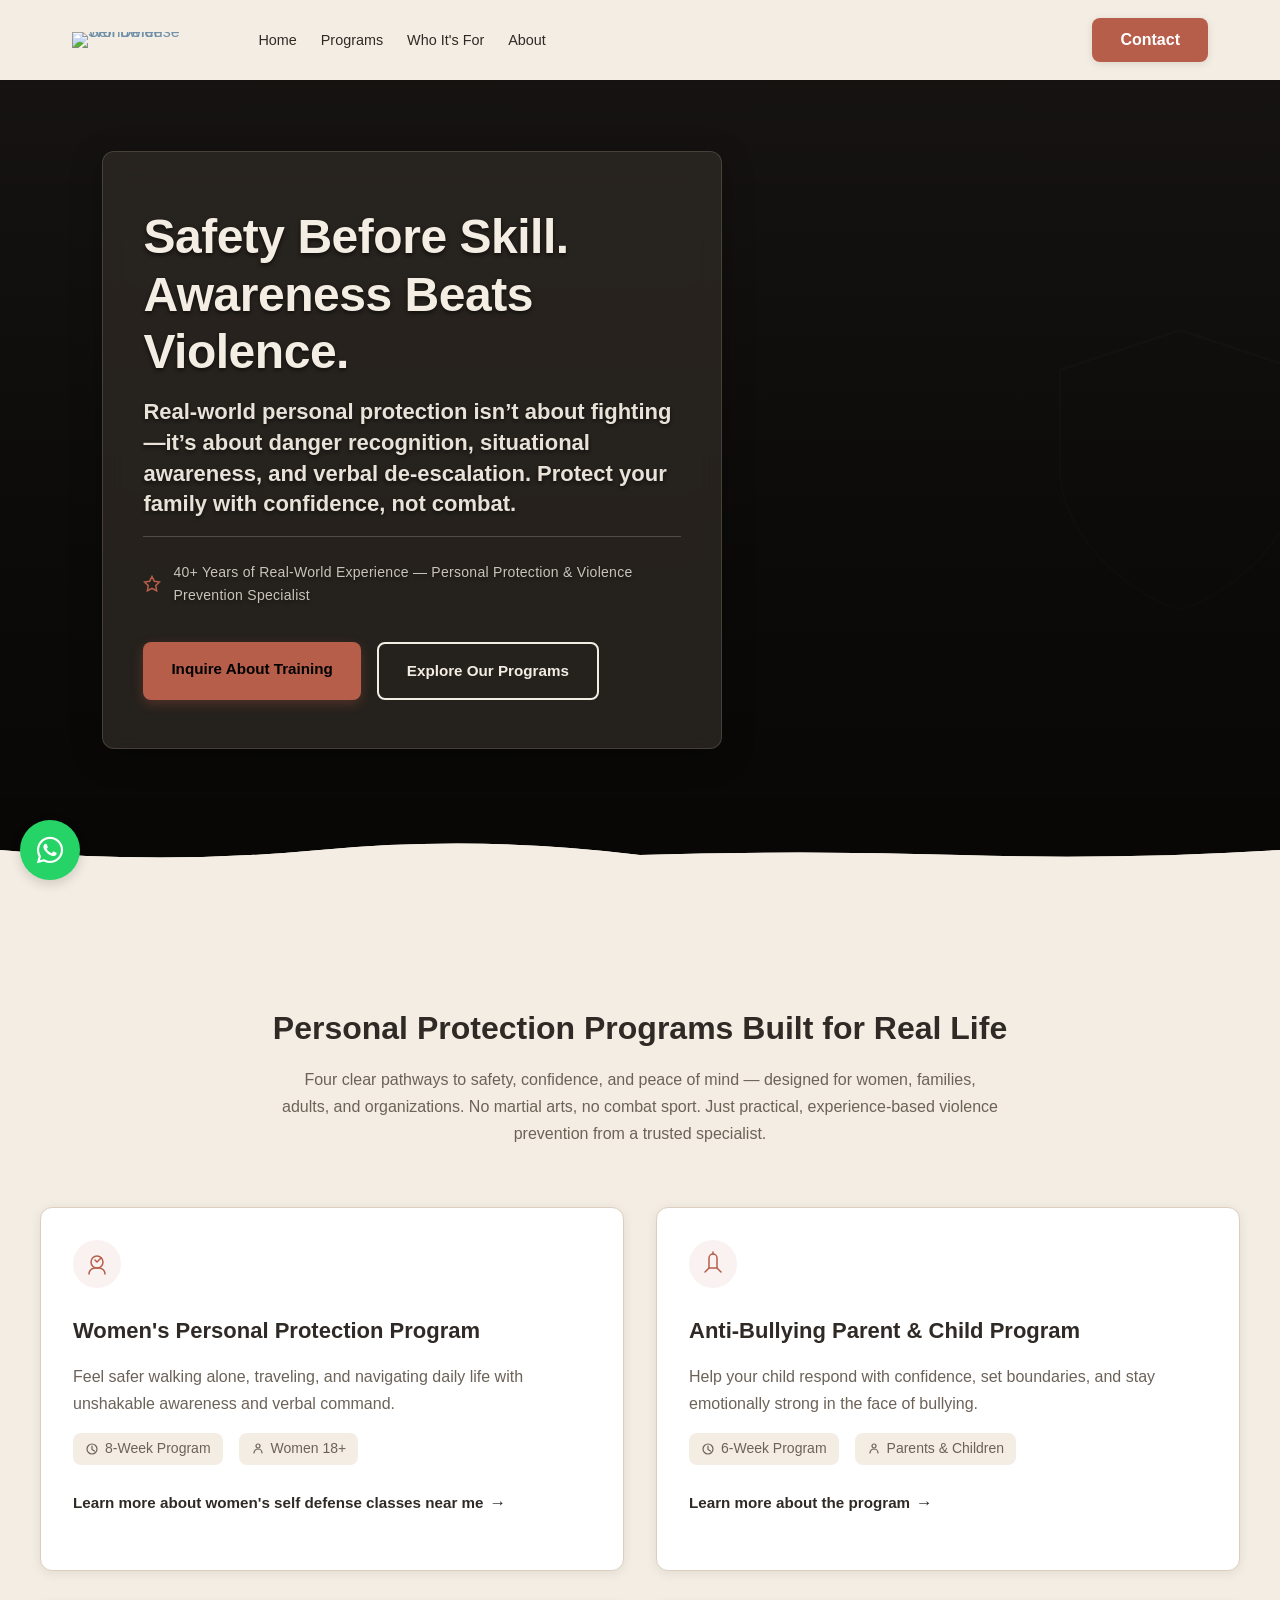
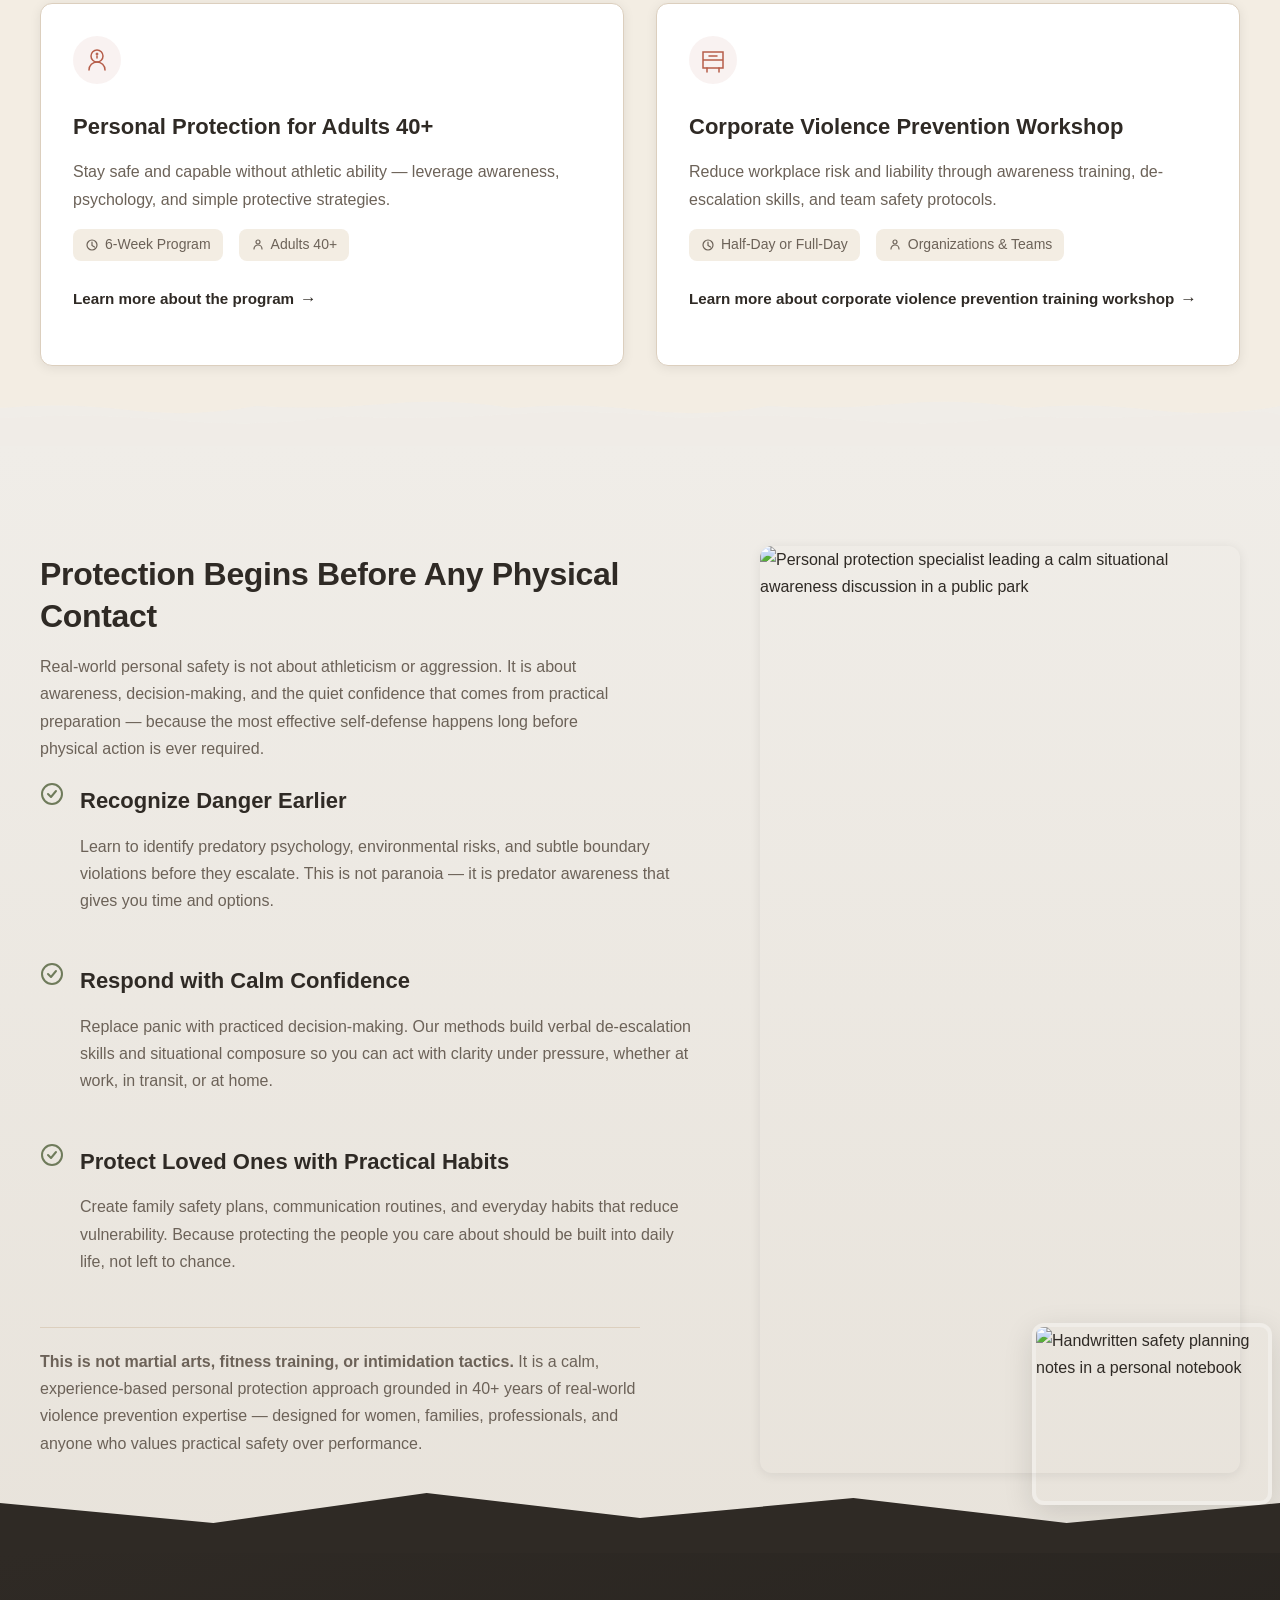
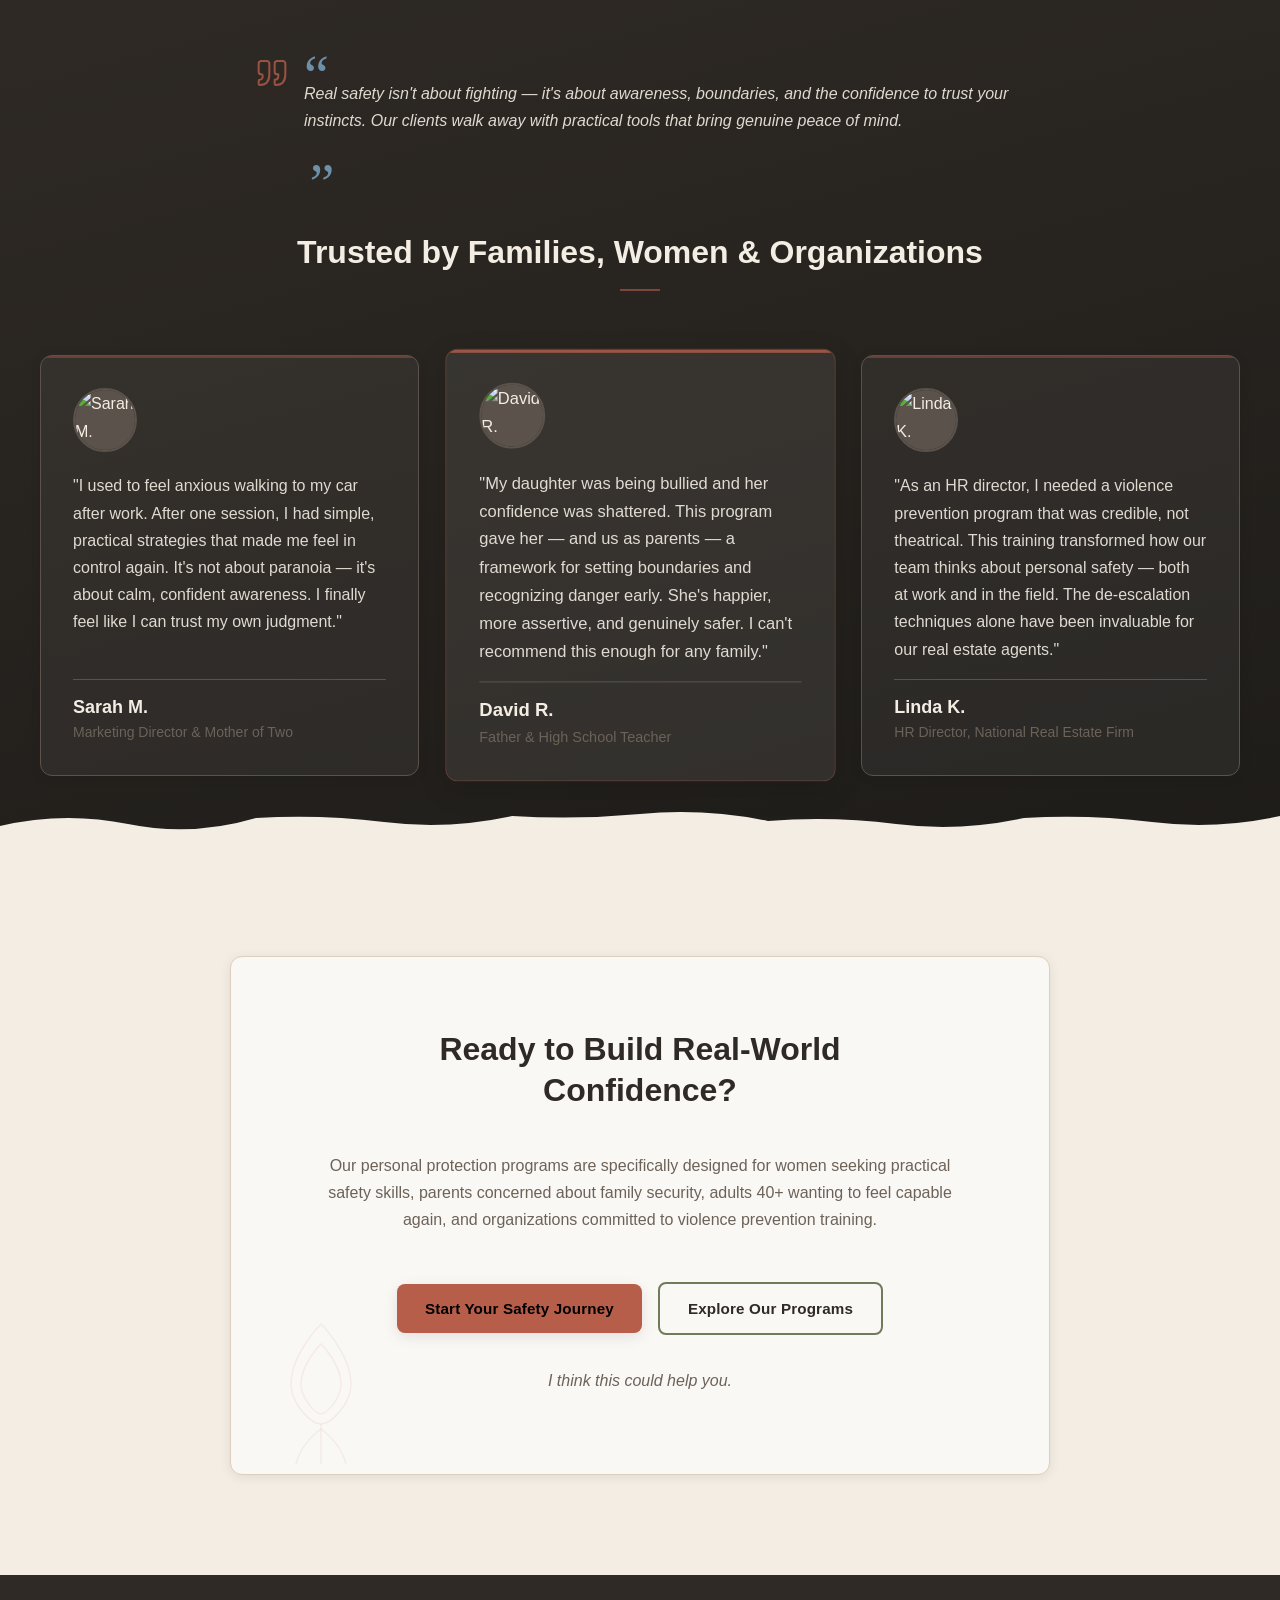
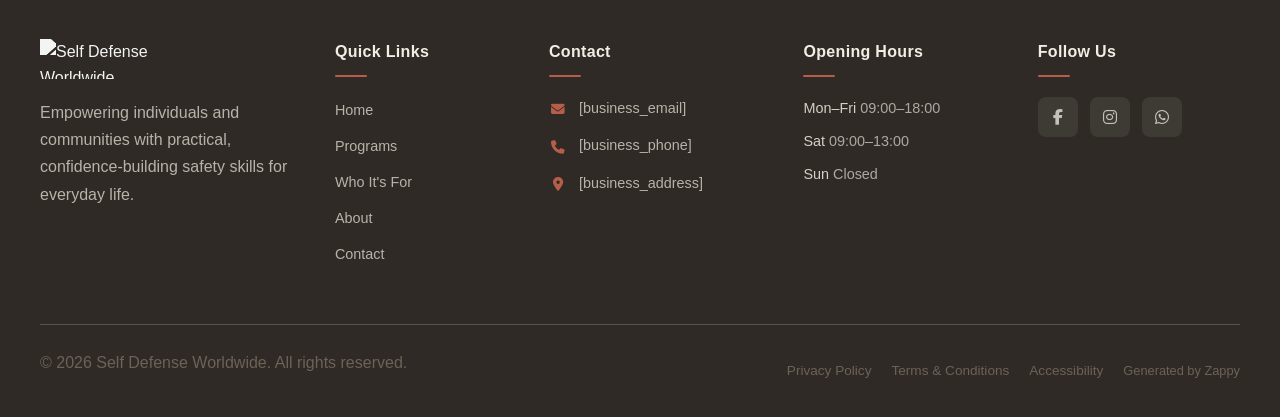
==== commit fac6fc7f: "Incremental sync: 1 page(s) — text_edit" ====
--- a/index.html
+++ b/index.html
@@ -861,7 +861,7 @@
     </div>
 </section>
 
-<section data-band-index="1" class="home-services-section" data-layout-spec="Home-services">
+<section data-band-index="1" class="home-services-section" data-layout-spec="Home-services" id="home-services-section">
   <div class="home-services-section__container">
     <div class="home-services-section__header">
       <h2 class="home-services-section__title">Personal Protection Programs Built for Real Life</h2>
@@ -870,9 +870,9 @@
     <div class="home-services-section__grid">
       
       <!-- Card 1: Women's Personal Protection Program -->
-      <article class="home-services-section__card">
+      <article class="home-services-section__card" data-grid-item-index="0">
         <div class="home-services-section__card-icon" aria-hidden="true" data-element-type="icon" data-icon-type="svg">
-          <svg width="32" height="32" viewBox="0 0 32 32" fill="none" xmlns="http://www.w3.org/2000/svg">
+          <svg width="32" height="32" viewBox="0 0 32 32" fill="none" xmlns="http://www.w3.org/2000/svg" data-element-type="icon" data-element-id="icon-1780623699743-5iazqkjmi" data-icon-type="svg">
             <circle cx="16" cy="14" r="6" stroke="currentColor" stroke-width="1.5"></circle>
             <path d="M8 26C8 22.6863 10.6863 20 14 20H18C21.3137 20 24 22.6863 24 26" stroke="currentColor" stroke-width="1.5" stroke-linecap="round"></path>
             <path d="M14 12L16 14L20 10" stroke="currentColor" stroke-width="1.5" stroke-linecap="round" stroke-linejoin="round"></path>
@@ -881,22 +881,22 @@
         <h3 class="home-services-section__card-title">Women's Personal Protection Program</h3>
         <p class="home-services-section__card-promise">Feel safer walking alone, traveling, and navigating daily life with unshakable awareness and verbal command.</p>
         <div class="home-services-section__card-meta">
-          <span class="home-services-section__card-meta-item">
-            <svg width="14" height="14" viewBox="0 0 14 14" fill="none" xmlns="http://www.w3.org/2000/svg"><circle cx="7" cy="7" r="5" stroke="currentColor" stroke-width="1.2"></circle><path d="M7 4V7.5L9.5 9" stroke="currentColor" stroke-width="1.2" stroke-linecap="round"></path></svg>
+          <span class="home-services-section__card-meta-item" style="">
+            <svg width="14" height="14" viewBox="0 0 14 14" fill="none" xmlns="http://www.w3.org/2000/svg" data-element-type="icon" data-element-id="icon-1780623699743-4fka0zntf" data-icon-type="svg" style="cursor: pointer;"><circle cx="7" cy="7" r="5" stroke="currentColor" stroke-width="1.2"></circle><path d="M7 4V7.5L9.5 9" stroke="currentColor" stroke-width="1.2" stroke-linecap="round"></path></svg>
             8-Week Program
           </span>
-          <span class="home-services-section__card-meta-item">
-            <svg width="14" height="14" viewBox="0 0 14 14" fill="none" xmlns="http://www.w3.org/2000/svg"><circle cx="7" cy="4" r="2" stroke="currentColor" stroke-width="1.2"></circle><path d="M3 11C3 8.79086 4.79086 7 7 7C9.20914 7 11 8.79086 11 11" stroke="currentColor" stroke-width="1.2" stroke-linecap="round"></path></svg>
+          <span class="home-services-section__card-meta-item" style="">
+            <svg width="14" height="14" viewBox="0 0 14 14" fill="none" xmlns="http://www.w3.org/2000/svg" data-element-type="icon" data-element-id="icon-1780623699743-4liamkcr1" data-icon-type="svg" style="cursor: pointer;"><circle cx="7" cy="4" r="2" stroke="currentColor" stroke-width="1.2"></circle><path d="M3 11C3 8.79086 4.79086 7 7 7C9.20914 7 11 8.79086 11 11" stroke="currentColor" stroke-width="1.2" stroke-linecap="round"></path></svg>
             Women 18+
           </span>
         </div>
-        <a href="/contact" class="home-services-section__card-link">Learn more about women's self defense classes near me <span aria-hidden="true">→</span></a>
-      </article>
+        <p class="zappy-editable"><a href="/contact" class="home-services-section__card-link" style="color: rgb(47, 42, 37) !important;">Learn more about women's self defense classes near me <span aria-hidden="true" style="color: rgb(47, 42, 37) !important;">→</span></a>
+      </p></article>
 
       <!-- Card 2: Anti-Bullying Parent & Child Program -->
-      <article class="home-services-section__card">
+      <article class="home-services-section__card" data-grid-item-index="1">
         <div class="home-services-section__card-icon" aria-hidden="true" data-element-type="icon" data-icon-type="svg">
-          <svg width="32" height="32" viewBox="0 0 32 32" fill="none" xmlns="http://www.w3.org/2000/svg">
+          <svg width="32" height="32" viewBox="0 0 32 32" fill="none" xmlns="http://www.w3.org/2000/svg" data-element-type="icon" data-element-id="icon-1780623699743-oze1l8vzq" data-icon-type="svg">
             <path d="M8 24L12 20H20L24 24" stroke="currentColor" stroke-width="1.5" stroke-linecap="round" stroke-linejoin="round"></path>
             <path d="M12 20V10C12 7.79086 13.7909 6 16 6C18.2091 6 20 7.79086 20 10V20" stroke="currentColor" stroke-width="1.5" stroke-linecap="round"></path>
             <path d="M16 6V4" stroke="currentColor" stroke-width="1.5" stroke-linecap="round"></path>
@@ -906,21 +906,21 @@
         <p class="home-services-section__card-promise">Help your child respond with confidence, set boundaries, and stay emotionally strong in the face of bullying.</p>
         <div class="home-services-section__card-meta">
           <span class="home-services-section__card-meta-item">
-            <svg width="14" height="14" viewBox="0 0 14 14" fill="none" xmlns="http://www.w3.org/2000/svg"><circle cx="7" cy="7" r="5" stroke="currentColor" stroke-width="1.2"></circle><path d="M7 4V7.5L9.5 9" stroke="currentColor" stroke-width="1.2" stroke-linecap="round"></path></svg>
+            <svg width="14" height="14" viewBox="0 0 14 14" fill="none" xmlns="http://www.w3.org/2000/svg" data-element-type="icon" data-element-id="icon-1780623699743-1oizazuq8" data-icon-type="svg"><circle cx="7" cy="7" r="5" stroke="currentColor" stroke-width="1.2"></circle><path d="M7 4V7.5L9.5 9" stroke="currentColor" stroke-width="1.2" stroke-linecap="round"></path></svg>
             6-Week Program
           </span>
           <span class="home-services-section__card-meta-item">
-            <svg width="14" height="14" viewBox="0 0 14 14" fill="none" xmlns="http://www.w3.org/2000/svg"><circle cx="7" cy="4" r="2" stroke="currentColor" stroke-width="1.2"></circle><path d="M3 11C3 8.79086 4.79086 7 7 7C9.20914 7 11 8.79086 11 11" stroke="currentColor" stroke-width="1.2" stroke-linecap="round"></path></svg>
+            <svg width="14" height="14" viewBox="0 0 14 14" fill="none" xmlns="http://www.w3.org/2000/svg" data-element-type="icon" data-element-id="icon-1780623699743-pqpd2fk99" data-icon-type="svg"><circle cx="7" cy="4" r="2" stroke="currentColor" stroke-width="1.2"></circle><path d="M3 11C3 8.79086 4.79086 7 7 7C9.20914 7 11 8.79086 11 11" stroke="currentColor" stroke-width="1.2" stroke-linecap="round"></path></svg>
             Parents &amp; Children
           </span>
         </div>
-        <a href="/contact" class="home-services-section__card-link">Learn more about the program <span aria-hidden="true">→</span></a>
-      </article>
+        <p class="zappy-editable"><a href="/contact" class="home-services-section__card-link" style="color: rgb(47, 42, 37) !important;">Learn more about the program <span aria-hidden="true" style="color: rgb(47, 42, 37) !important;">→</span></a>
+      </p></article>
 
       <!-- Card 3: Personal Protection for Adults 40+ -->
-      <article class="home-services-section__card">
+      <article class="home-services-section__card" data-grid-item-index="2">
         <div class="home-services-section__card-icon" aria-hidden="true" data-element-type="icon" data-icon-type="svg">
-          <svg width="32" height="32" viewBox="0 0 32 32" fill="none" xmlns="http://www.w3.org/2000/svg">
+          <svg width="32" height="32" viewBox="0 0 32 32" fill="none" xmlns="http://www.w3.org/2000/svg" data-element-type="icon" data-element-id="icon-1780623699743-bp9d3yyna" data-icon-type="svg">
             <path d="M16 6C12.6863 6 10 8.68629 10 12C10 15.3137 12.6863 18 16 18C19.3137 18 22 15.3137 22 12C22 8.68629 19.3137 6 16 6Z" stroke="currentColor" stroke-width="1.5"></path>
             <path d="M8 26C8 21.5817 11.5817 18 16 18C20.4183 18 24 21.5817 24 26" stroke="currentColor" stroke-width="1.5" stroke-linecap="round"></path>
             <path d="M16 14V12" stroke="currentColor" stroke-width="1.5" stroke-linecap="round"></path>
@@ -931,21 +931,21 @@
         <p class="home-services-section__card-promise">Stay safe and capable without athletic ability — leverage awareness, psychology, and simple protective strategies.</p>
         <div class="home-services-section__card-meta">
           <span class="home-services-section__card-meta-item">
-            <svg width="14" height="14" viewBox="0 0 14 14" fill="none" xmlns="http://www.w3.org/2000/svg"><circle cx="7" cy="7" r="5" stroke="currentColor" stroke-width="1.2"></circle><path d="M7 4V7.5L9.5 9" stroke="currentColor" stroke-width="1.2" stroke-linecap="round"></path></svg>
+            <svg width="14" height="14" viewBox="0 0 14 14" fill="none" xmlns="http://www.w3.org/2000/svg" data-element-type="icon" data-element-id="icon-1780623699743-bazsywnwo" data-icon-type="svg"><circle cx="7" cy="7" r="5" stroke="currentColor" stroke-width="1.2"></circle><path d="M7 4V7.5L9.5 9" stroke="currentColor" stroke-width="1.2" stroke-linecap="round"></path></svg>
             6-Week Program
           </span>
           <span class="home-services-section__card-meta-item">
-            <svg width="14" height="14" viewBox="0 0 14 14" fill="none" xmlns="http://www.w3.org/2000/svg"><circle cx="7" cy="4" r="2" stroke="currentColor" stroke-width="1.2"></circle><path d="M3 11C3 8.79086 4.79086 7 7 7C9.20914 7 11 8.79086 11 11" stroke="currentColor" stroke-width="1.2" stroke-linecap="round"></path></svg>
+            <svg width="14" height="14" viewBox="0 0 14 14" fill="none" xmlns="http://www.w3.org/2000/svg" data-element-type="icon" data-element-id="icon-1780623699743-rqx6qkmhk" data-icon-type="svg"><circle cx="7" cy="4" r="2" stroke="currentColor" stroke-width="1.2"></circle><path d="M3 11C3 8.79086 4.79086 7 7 7C9.20914 7 11 8.79086 11 11" stroke="currentColor" stroke-width="1.2" stroke-linecap="round"></path></svg>
             Adults 40+
           </span>
         </div>
-        <a href="/contact" class="home-services-section__card-link">Learn more about the program <span aria-hidden="true">→</span></a>
-      </article>
+        <p class="zappy-editable"><a href="/contact" class="home-services-section__card-link" style="color: rgb(47, 42, 37) !important;">Learn more about the program <span aria-hidden="true" style="color: rgb(47, 42, 37) !important;">→</span></a>
+      </p></article>
 
       <!-- Card 4: Corporate Violence Prevention Workshop -->
-      <article class="home-services-section__card">
+      <article class="home-services-section__card" data-grid-item-index="3">
         <div class="home-services-section__card-icon" aria-hidden="true" data-element-type="icon" data-icon-type="svg">
-          <svg width="32" height="32" viewBox="0 0 32 32" fill="none" xmlns="http://www.w3.org/2000/svg">
+          <svg width="32" height="32" viewBox="0 0 32 32" fill="none" xmlns="http://www.w3.org/2000/svg" data-element-type="icon" data-element-id="icon-1780623699743-qc7ipdxm6" data-icon-type="svg">
             <path d="M6 8H26V24H6V8Z" stroke="currentColor" stroke-width="1.5"></path>
             <path d="M10 24V28" stroke="currentColor" stroke-width="1.5" stroke-linecap="round"></path>
             <path d="M22 24V28" stroke="currentColor" stroke-width="1.5" stroke-linecap="round"></path>
@@ -957,16 +957,16 @@
         <p class="home-services-section__card-promise">Reduce workplace risk and liability through awareness training, de-escalation skills, and team safety protocols.</p>
         <div class="home-services-section__card-meta">
           <span class="home-services-section__card-meta-item">
-            <svg width="14" height="14" viewBox="0 0 14 14" fill="none" xmlns="http://www.w3.org/2000/svg"><circle cx="7" cy="7" r="5" stroke="currentColor" stroke-width="1.2"></circle><path d="M7 4V7.5L9.5 9" stroke="currentColor" stroke-width="1.2" stroke-linecap="round"></path></svg>
+            <svg width="14" height="14" viewBox="0 0 14 14" fill="none" xmlns="http://www.w3.org/2000/svg" data-element-type="icon" data-element-id="icon-1780623699743-3rio6siva" data-icon-type="svg"><circle cx="7" cy="7" r="5" stroke="currentColor" stroke-width="1.2"></circle><path d="M7 4V7.5L9.5 9" stroke="currentColor" stroke-width="1.2" stroke-linecap="round"></path></svg>
             Half-Day or Full-Day
           </span>
           <span class="home-services-section__card-meta-item">
-            <svg width="14" height="14" viewBox="0 0 14 14" fill="none" xmlns="http://www.w3.org/2000/svg"><circle cx="7" cy="4" r="2" stroke="currentColor" stroke-width="1.2"></circle><path d="M3 11C3 8.79086 4.79086 7 7 7C9.20914 7 11 8.79086 11 11" stroke="currentColor" stroke-width="1.2" stroke-linecap="round"></path></svg>
+            <svg width="14" height="14" viewBox="0 0 14 14" fill="none" xmlns="http://www.w3.org/2000/svg" data-element-type="icon" data-element-id="icon-1780623699743-s76t3mi8x" data-icon-type="svg"><circle cx="7" cy="4" r="2" stroke="currentColor" stroke-width="1.2"></circle><path d="M3 11C3 8.79086 4.79086 7 7 7C9.20914 7 11 8.79086 11 11" stroke="currentColor" stroke-width="1.2" stroke-linecap="round"></path></svg>
             Organizations &amp; Teams
           </span>
         </div>
-        <a href="/contact" class="home-services-section__card-link">Learn more about corporate violence prevention training workshop <span aria-hidden="true">→</span></a>
-      </article>
+        <p class="zappy-editable"><a href="/contact" class="home-services-section__card-link" style="color: rgb(47, 42, 37) !important;">Learn more about corporate violence prevention training workshop <span aria-hidden="true" style="color: rgb(47, 42, 37) !important;">→</span></a>
+      </p></article>
 
     </div>
   </div>
